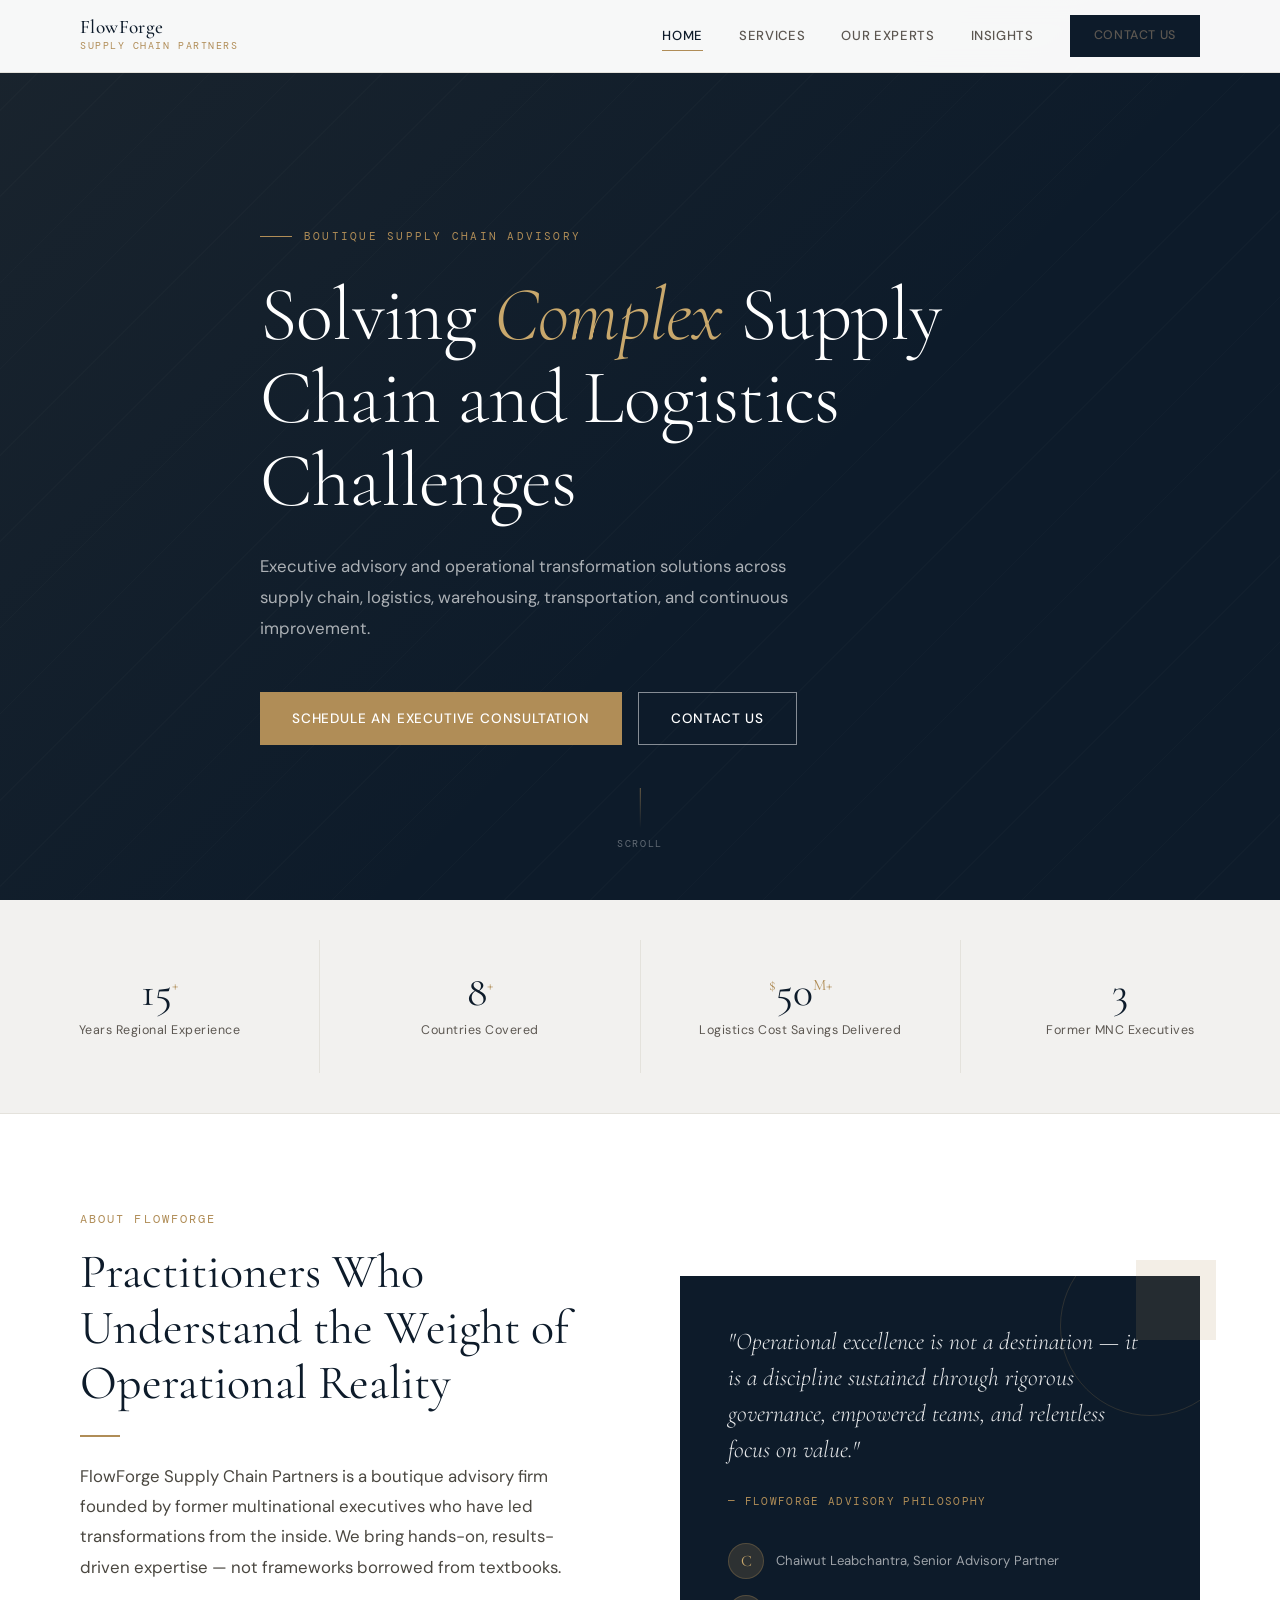
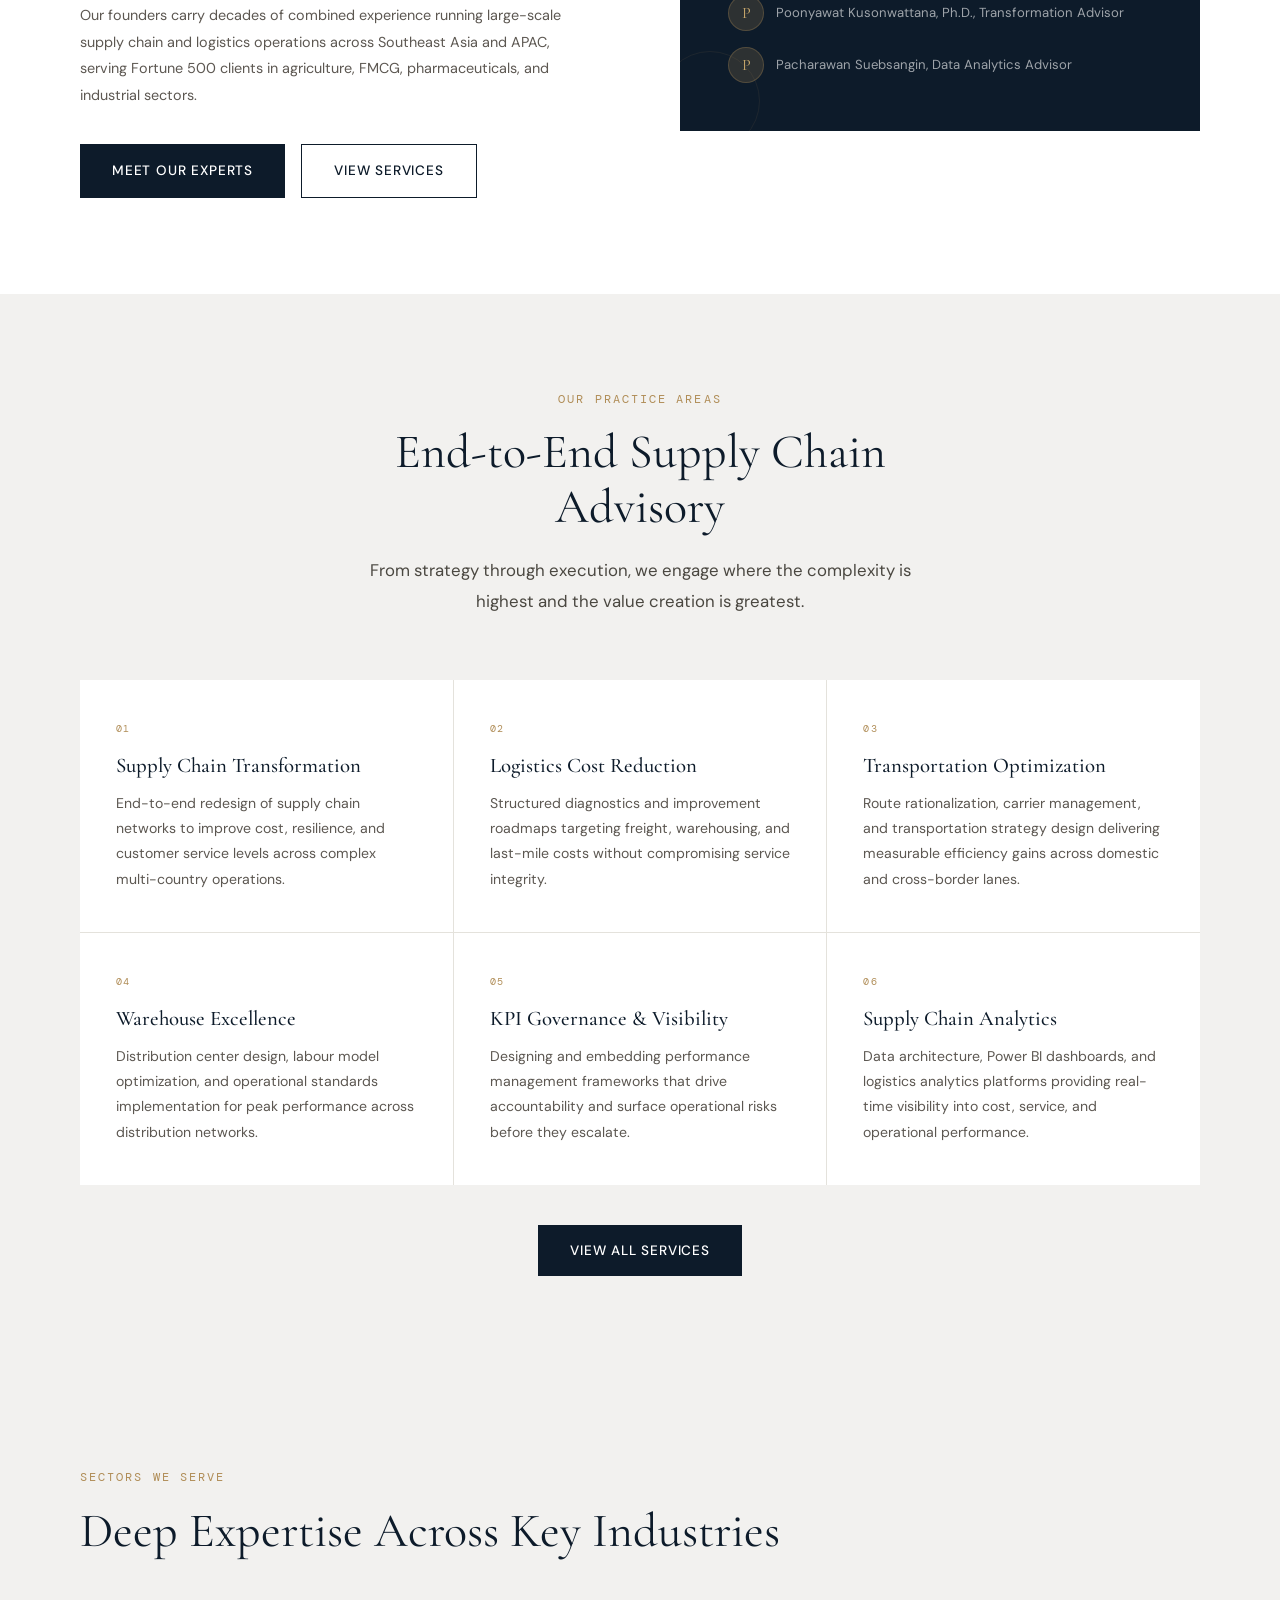
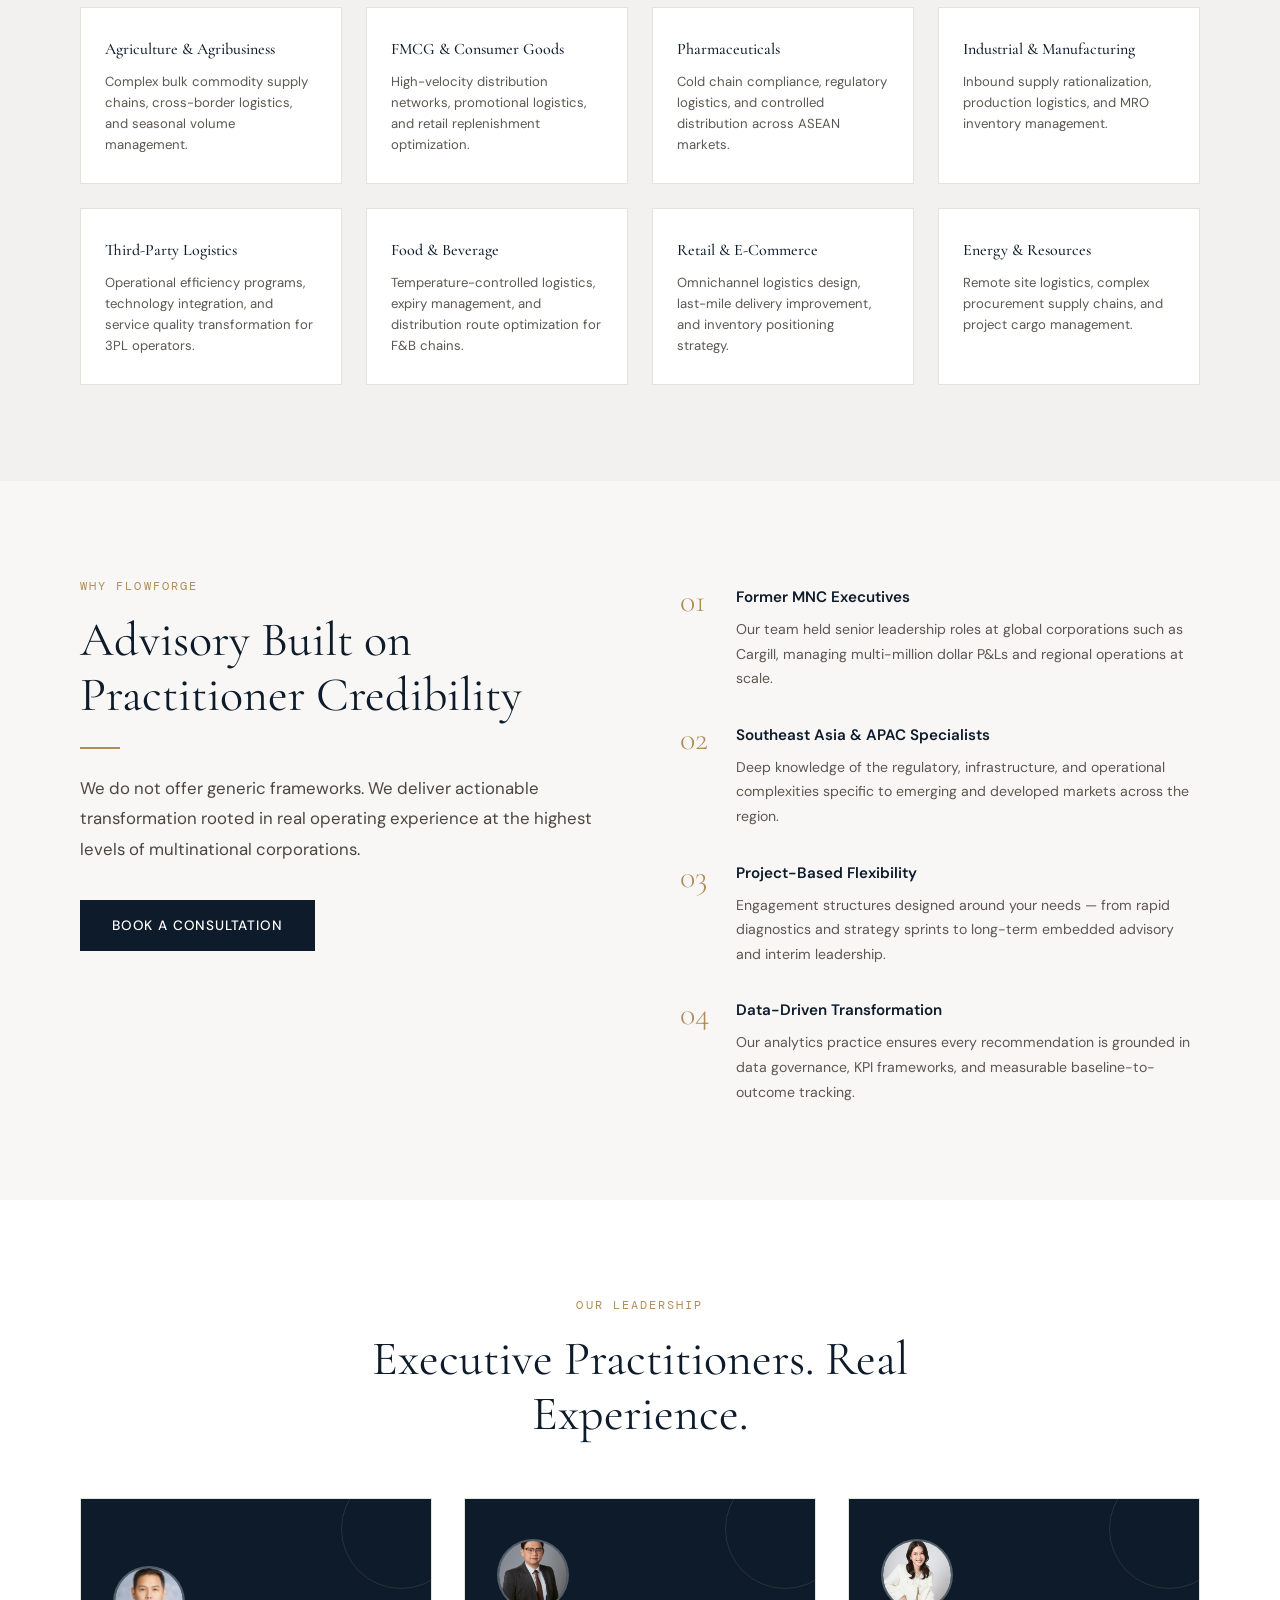
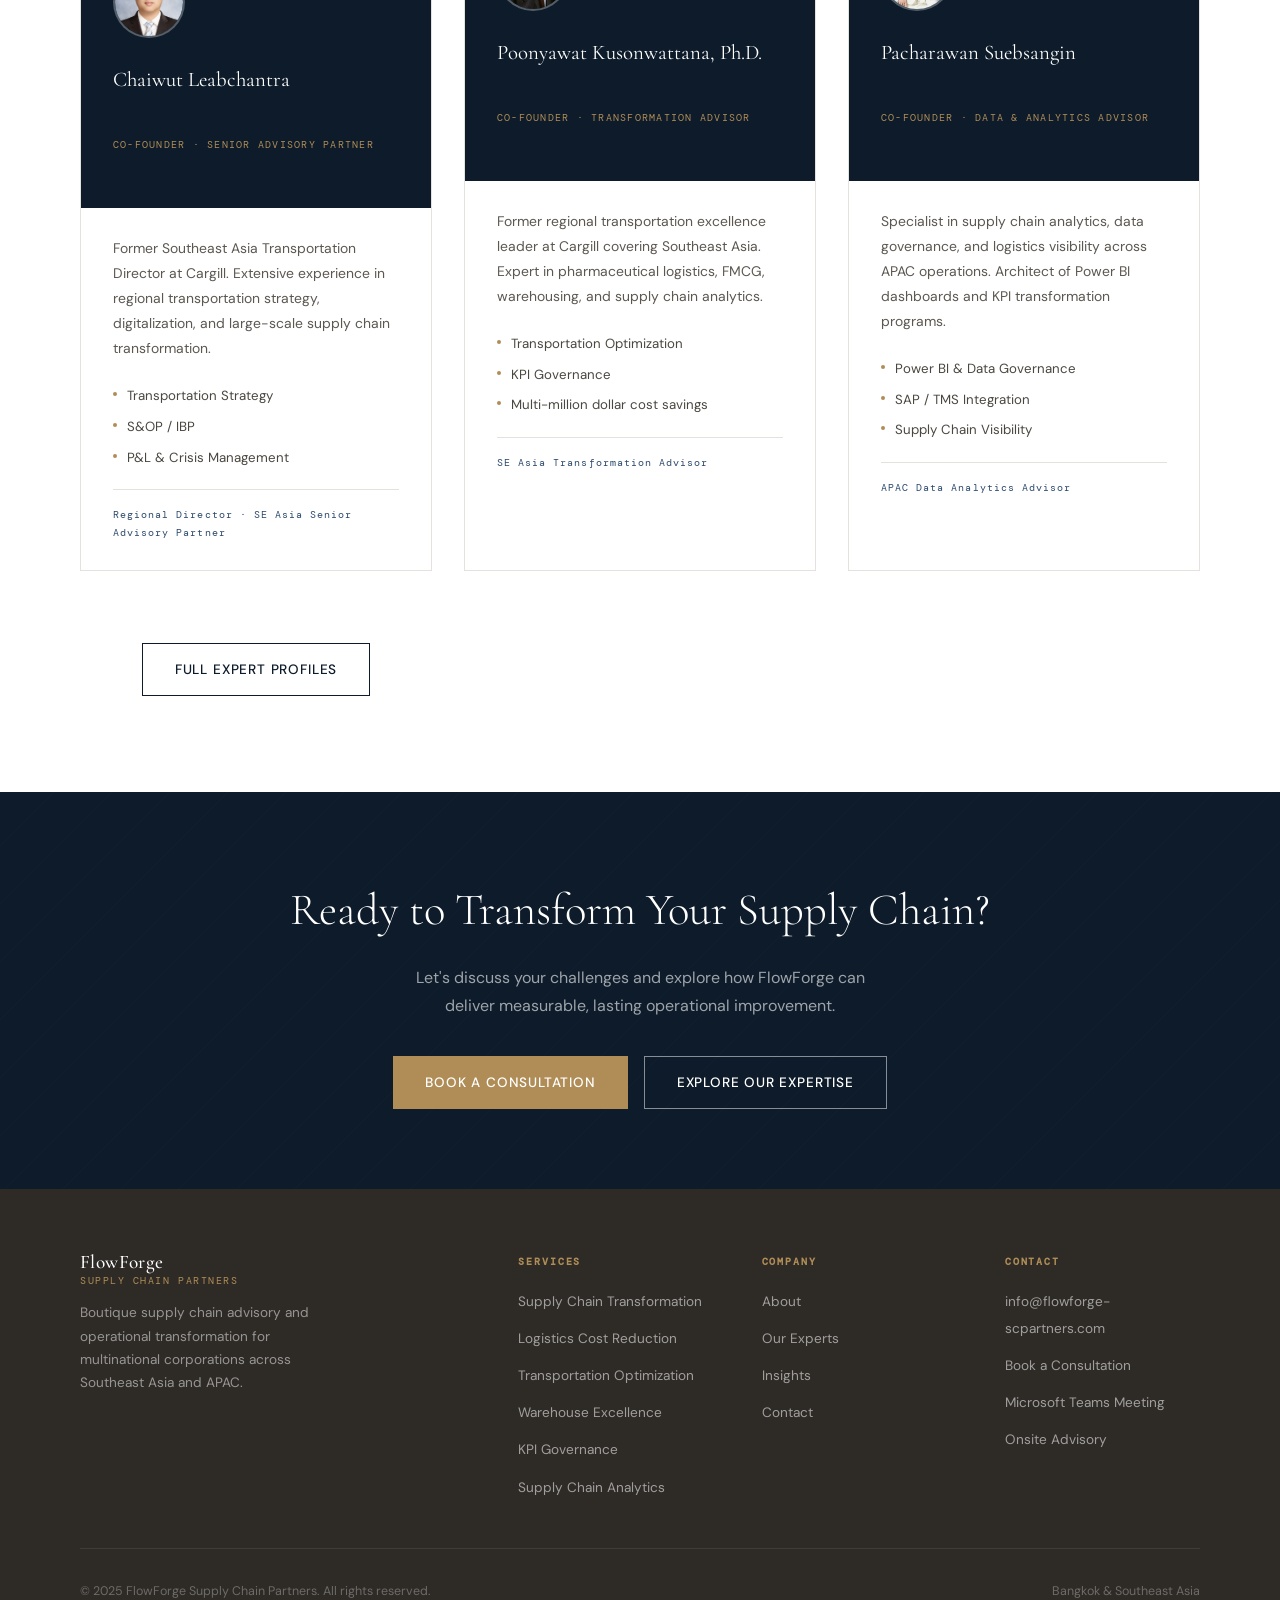
==== index.html @ d9c618c7 "Update index.html" ====
<!DOCTYPE html>
<html lang="en" data-page="home">
<head>
  <meta charset="UTF-8" />
  <meta name="viewport" content="width=device-width, initial-scale=1.0" />
  <title>FlowForge Supply Chain Partners — Executive Advisory</title>
  <meta name="description" content="Boutique supply chain and logistics advisory firm delivering operational transformation, cost reduction, and strategic excellence for multinational corporations." />
  <link rel="stylesheet" href="style.css" />
  <link rel="preconnect" href="https://fonts.googleapis.com" />
  <link rel="preconnect" href="https://fonts.gstatic.com" crossorigin />
</head>
<body class="page-fade">

<!-- ═══════════ NAVIGATION ═══════════ -->
<nav class="nav">
  <div class="nav-inner">
    <a href="index.html" class="nav-logo">
      <span class="nav-logo-mark">FlowForge</span>
      <span class="nav-logo-sub">Supply Chain Partners</span>
    </a>
    <div class="nav-links">
      <a href="index.html" class="nav-home">Home</a>
      <a href="services.html" class="nav-services">Services</a>
      <a href="experts.html" class="nav-experts">Our Experts</a>
      <a href="insights.html" class="nav-insights">Insights</a>
      <a href="contact.html" class="btn btn-primary nav-cta nav-contact">Contact Us</a>
    </div>
    <div class="nav-hamburger" aria-label="Menu">
      <span></span><span></span><span></span>
    </div>
  </div>
</nav>
<div class="nav-mobile-menu">
  <a href="index.html">Home</a>
  <a href="services.html">Services</a>
  <a href="experts.html">Our Experts</a>
  <a href="insights.html">Insights</a>
  <a href="contact.html">Contact Us</a>
</div>

<!-- ═══════════ HERO ═══════════ -->
<section class="hero">
  <div class="container">
    <div class="hero-content">
      <div class="hero-eyebrow">Boutique Supply Chain Advisory</div>
      <h1>Solving <em>Complex</em> Supply Chain and Logistics Challenges</h1>
      <p class="hero-sub">Executive advisory and operational transformation solutions across supply chain, logistics, warehousing, transportation, and continuous improvement.</p>
      <div class="hero-actions">
        <a href="contact.html" class="btn btn-gold">Schedule an Executive Consultation</a>
        <a href="contact.html" class="btn btn-outline-white">Contact Us</a>
      </div>
    </div>
  </div>
  <div class="hero-scroll">
    <div class="hero-scroll-line"></div>
    <span>Scroll</span>
  </div>
</section>

<!-- ═══════════ STATS BAR ═══════════ -->
<div class="stats-bar">
  <div class="stats-grid">
    <div class="stat-item">
      <div class="stat-num"><span data-target="15">0</span><sup>+</sup></div>
      <div class="stat-label">Years Regional Experience</div>
    </div>
    <div class="stat-item">
      <div class="stat-num"><span data-target="8">0</span><sup>+</sup></div>
      <div class="stat-label">Countries Covered</div>
    </div>
    <div class="stat-item">
      <div class="stat-num"><sup>$</sup><span data-target="50">0</span><sup>M+</sup></div>
      <div class="stat-label">Logistics Cost Savings Delivered</div>
    </div>
    <div class="stat-item">
      <div class="stat-num"><span data-target="3">0</span></div>
      <div class="stat-label">Former MNC Executives</div>
    </div>
  </div>
</div>

<!-- ═══════════ ABOUT ═══════════ -->
<section class="section">
  <div class="container">
    <div class="about-grid">
      <div class="reveal">
        <span class="eyebrow">About FlowForge</span>
        <h2 class="section-title">Practitioners Who Understand the Weight of Operational Reality</h2>
        <div class="divider"></div>
        <p class="section-lead">FlowForge Supply Chain Partners is a boutique advisory firm founded by former multinational executives who have led transformations from the inside. We bring hands-on, results-driven expertise — not frameworks borrowed from textbooks.</p>
        <p style="font-size:0.9rem; color:var(--gray-600); margin-top:20px; line-height:1.85;">Our founders carry decades of combined experience running large-scale supply chain and logistics operations across Southeast Asia and APAC, serving Fortune 500 clients in agriculture, FMCG, pharmaceuticals, and industrial sectors.</p>
        <div style="margin-top:36px; display:flex; gap:16px; flex-wrap:wrap;">
          <a href="experts.html" class="btn btn-primary">Meet Our Experts</a>
          <a href="services.html" class="btn btn-outline">View Services</a>
        </div>
      </div>
      <div class="about-visual reveal">
        <div class="about-card">
          <div class="about-card-quote">"Operational excellence is not a destination — it is a discipline sustained through rigorous governance, empowered teams, and relentless focus on value."</div>
          <div class="about-card-attr">— FlowForge Advisory Philosophy</div>
          <div style="margin-top:32px; display:flex; flex-direction:column; gap:16px;">
            <div style="display:flex; align-items:center; gap:12px;">
              <div style="width:36px;height:36px;border-radius:50%;background:rgba(176,141,87,0.2);border:1px solid rgba(176,141,87,0.3);display:flex;align-items:center;justify-content:center;color:var(--accent-lt);font-family:var(--ff-display);font-size:1rem;">C</div>
              <div style="font-size:0.82rem;color:rgba(255,255,255,0.6);">Chaiwut Leabchantra, Senior Advisory Partner </div>
            </div>
                 <div style="display:flex; align-items:center; gap:12px;">
              <div style="width:36px;height:36px;border-radius:50%;background:rgba(176,141,87,0.2);border:1px solid rgba(176,141,87,0.3);display:flex;align-items:center;justify-content:center;color:var(--accent-lt);font-family:var(--ff-display);font-size:1rem;">P</div>
              <div style="font-size:0.82rem;color:rgba(255,255,255,0.6);">Poonyawat Kusonwattana, Ph.D., Transformation Advisor</div>
            </div>
            <div style="display:flex; align-items:center; gap:12px;">
              <div style="width:36px;height:36px;border-radius:50%;background:rgba(176,141,87,0.2);border:1px solid rgba(176,141,87,0.3);display:flex;align-items:center;justify-content:center;color:var(--accent-lt);font-family:var(--ff-display);font-size:1rem;">P</div>
              <div style="font-size:0.82rem;color:rgba(255,255,255,0.6);">Pacharawan Suebsangin, Data Analytics Advisor</div>
            </div>
          </div>
        </div>
        <div class="about-accent-box"></div>
      </div>
    </div>
  </div>
</section>

<!-- ═══════════ SERVICES (OVERVIEW) ═══════════ -->
<section class="section" style="background:var(--gray-100);">
  <div class="container">
    <div style="text-align:center; max-width:600px; margin:0 auto 56px;" class="reveal">
      <span class="eyebrow">Our Practice Areas</span>
      <h2 class="section-title">End-to-End Supply Chain Advisory</h2>
      <p class="section-lead" style="margin:0 auto;">From strategy through execution, we engage where the complexity is highest and the value creation is greatest.</p>
    </div>
    <div class="services-grid reveal" data-stagger>
      <div class="service-card">
        <div class="service-num">01</div>
        <div class="service-title">Supply Chain Transformation</div>
        <div class="service-desc">End-to-end redesign of supply chain networks to improve cost, resilience, and customer service levels across complex multi-country operations.</div>
      </div>
      <div class="service-card">
        <div class="service-num">02</div>
        <div class="service-title">Logistics Cost Reduction</div>
        <div class="service-desc">Structured diagnostics and improvement roadmaps targeting freight, warehousing, and last-mile costs without compromising service integrity.</div>
      </div>
      <div class="service-card">
        <div class="service-num">03</div>
        <div class="service-title">Transportation Optimization</div>
        <div class="service-desc">Route rationalization, carrier management, and transportation strategy design delivering measurable efficiency gains across domestic and cross-border lanes.</div>
      </div>
      <div class="service-card">
        <div class="service-num">04</div>
        <div class="service-title">Warehouse Excellence</div>
        <div class="service-desc">Distribution center design, labour model optimization, and operational standards implementation for peak performance across distribution networks.</div>
      </div>
      <div class="service-card">
        <div class="service-num">05</div>
        <div class="service-title">KPI Governance &amp; Visibility</div>
        <div class="service-desc">Designing and embedding performance management frameworks that drive accountability and surface operational risks before they escalate.</div>
      </div>
      <div class="service-card">
        <div class="service-num">06</div>
        <div class="service-title">Supply Chain Analytics</div>
        <div class="service-desc">Data architecture, Power BI dashboards, and logistics analytics platforms providing real-time visibility into cost, service, and operational performance.</div>
      </div>
    </div>
    <div style="text-align:center;margin-top:40px;">
      <a href="services.html" class="btn btn-primary">View All Services</a>
    </div>
  </div>
</section>

<!-- ═══════════ INDUSTRIES ═══════════ -->
<section class="section industries">
  <div class="container">
    <div class="reveal">
      <span class="eyebrow">Sectors We Serve</span>
      <h2 class="section-title">Deep Expertise Across Key Industries</h2>
    </div>
    <div class="industries-grid" data-stagger>
      <div class="industry-item reveal">
        <h4>Agriculture &amp; Agribusiness</h4>
        <p>Complex bulk commodity supply chains, cross-border logistics, and seasonal volume management.</p>
      </div>
      <div class="industry-item reveal">
        <h4>FMCG &amp; Consumer Goods</h4>
        <p>High-velocity distribution networks, promotional logistics, and retail replenishment optimization.</p>
      </div>
      <div class="industry-item reveal">
        <h4>Pharmaceuticals</h4>
        <p>Cold chain compliance, regulatory logistics, and controlled distribution across ASEAN markets.</p>
      </div>
      <div class="industry-item reveal">
        <h4>Industrial &amp; Manufacturing</h4>
        <p>Inbound supply rationalization, production logistics, and MRO inventory management.</p>
      </div>
      <div class="industry-item reveal">
        <h4>Third-Party Logistics</h4>
        <p>Operational efficiency programs, technology integration, and service quality transformation for 3PL operators.</p>
      </div>
      <div class="industry-item reveal">
        <h4>Food &amp; Beverage</h4>
        <p>Temperature-controlled logistics, expiry management, and distribution route optimization for F&amp;B chains.</p>
      </div>
      <div class="industry-item reveal">
        <h4>Retail &amp; E-Commerce</h4>
        <p>Omnichannel logistics design, last-mile delivery improvement, and inventory positioning strategy.</p>
      </div>
      <div class="industry-item reveal">
        <h4>Energy &amp; Resources</h4>
        <p>Remote site logistics, complex procurement supply chains, and project cargo management.</p>
      </div>
    </div>
  </div>
</section>

<!-- ═══════════ WHY FLOWFORGE ═══════════ -->
<section class="section" style="background:var(--off-white);">
  <div class="container">
    <div class="why-grid">
      <div class="reveal">
        <span class="eyebrow">Why FlowForge</span>
        <h2 class="section-title">Advisory Built on Practitioner Credibility</h2>
        <div class="divider"></div>
        <p class="section-lead">We do not offer generic frameworks. We deliver actionable transformation rooted in real operating experience at the highest levels of multinational corporations.</p>
        <div style="margin-top:36px;">
          <a href="contact.html" class="btn btn-primary">Book a Consultation</a>
        </div>
      </div>
      <div class="why-list" data-stagger>
        <div class="why-item reveal">
          <div class="why-num">01</div>
          <div class="why-item-body">
            <h4>Former MNC Executives</h4>
            <p>Our team held senior leadership roles at global corporations such as Cargill, managing multi-million dollar P&amp;Ls and regional operations at scale.</p>
          </div>
        </div>
        <div class="why-item reveal">
          <div class="why-num">02</div>
          <div class="why-item-body">
            <h4>Southeast Asia &amp; APAC Specialists</h4>
            <p>Deep knowledge of the regulatory, infrastructure, and operational complexities specific to emerging and developed markets across the region.</p>
          </div>
        </div>
        <div class="why-item reveal">
          <div class="why-num">03</div>
          <div class="why-item-body">
            <h4>Project-Based Flexibility</h4>
            <p>Engagement structures designed around your needs — from rapid diagnostics and strategy sprints to long-term embedded advisory and interim leadership.</p>
          </div>
        </div>
        <div class="why-item reveal">
          <div class="why-num">04</div>
          <div class="why-item-body">
            <h4>Data-Driven Transformation</h4>
            <p>Our analytics practice ensures every recommendation is grounded in data governance, KPI frameworks, and measurable baseline-to-outcome tracking.</p>
          </div>
        </div>
      </div>
    </div>
  </div>
</section>

<!-- ═══════════ LEADERSHIP OVERVIEW ═══════════ -->
<section class="section">
  <div class="container">
    <div style="text-align:center; max-width:560px; margin:0 auto 56px;" class="reveal">
      <span class="eyebrow">Our Leadership</span>
      <h2 class="section-title">Executive Practitioners. Real Experience.</h2>
    </div>
    <div class="experts-grid" data-stagger>
      <div class="expert-card reveal">
        <div class="expert-card-top">
          <<div class="expert-avatar">
  <img src="PO.jpeg" 
       alt="Chaiwut Leabchantra"
       style="width:72px;height:72px;border-radius:50%;object-fit:cover;">
</div>
          <div class="expert-name">Chaiwut Leabchantra</div>
          <div class="expert-title">Co-Founder · Senior Advisory Partner</div>
        </div>
        <div class="expert-card-body">
          <p class="expert-bio">Former Southeast Asia Transportation Director at Cargill. Extensive experience in regional transportation strategy, digitalization, and large-scale supply chain transformation.</p>
          <div class="expert-highlights">
            <div class="expert-highlight">Transportation Strategy</div>
            <div class="expert-highlight">S&amp;OP / IBP</div>
            <div class="expert-highlight">P&amp;L &amp; Crisis Management</div>
          </div>
          <div class="expert-edu">Regional Director · SE Asia Senior Advisory Partner </div>
        </div>
      </div>
      <div class="expert-card reveal">
        <div class="expert-card-top">
            <div class="expert-avatar">
  <img src="taff.jpg"
       alt="Poonyawat Kusonwattana"
       style="width:72px;height:72px;border-radius:50%;object-fit:cover;">
</div>
          <div class="expert-name">Poonyawat Kusonwattana, Ph.D.</div>
          <div class="expert-title">Co-Founder · Transformation Advisor</div>
        </div>
        <div class="expert-card-body">
          <p class="expert-bio">Former regional transportation excellence leader at Cargill covering Southeast Asia. Expert in pharmaceutical logistics, FMCG, warehousing, and supply chain analytics.</p>
          <div class="expert-highlights">
            <div class="expert-highlight">Transportation Optimization</div>
            <div class="expert-highlight">KPI Governance</div>
            <div class="expert-highlight">Multi-million dollar cost savings</div>
          </div>
          <div class="expert-edu">SE Asia Transformation Advisor</div>
        </div>
      </div>
     <div class="expert-card reveal">
  <div class="expert-card-top">

    <div class="expert-avatar">
      <img src="PLOY.jpg"
           alt="Pacharawan Suebsangin"
           style="width:72px;height:72px;border-radius:50%;object-fit:cover;">
    </div>
    
    <div class="expert-name">
      Pacharawan Suebsangin
    </div>

    <div class="expert-title">
      Co-Founder · Data &amp; Analytics Advisor
    </div>

  </div>

  <div class="expert-card-body">

    <p class="expert-bio">
      Specialist in supply chain analytics, data governance, and logistics visibility across APAC operations. Architect of Power BI dashboards and KPI transformation programs.
    </p>

    <div class="expert-highlights">
      <div class="expert-highlight">Power BI &amp; Data Governance</div>
      <div class="expert-highlight">SAP / TMS Integration</div>
      <div class="expert-highlight">Supply Chain Visibility</div>
    </div>

    <div class="expert-edu">
      APAC Data Analytics Advisor
    </div>

  </div>
</div>
    <div style="text-align:center;margin-top:40px;">
      <a href="experts.html" class="btn btn-outline">Full Expert Profiles</a>
    </div>
  </div>
</section>

<!-- ═══════════ CTA BAND ═══════════ -->
<div class="cta-band">
  <div class="container">
    <div class="cta-band-content reveal">
      <h2>Ready to Transform Your Supply Chain?</h2>
      <p>Let's discuss your challenges and explore how FlowForge can deliver measurable, lasting operational improvement.</p>
      <div class="cta-actions">
        <a href="contact.html" class="btn btn-gold">Book a Consultation</a>
        <a href="services.html" class="btn btn-outline-white">Explore Our Expertise</a>
      </div>
    </div>
  </div>
</div>

<!-- ═══════════ FOOTER ═══════════ -->
<footer class="footer">
  <div class="container">
    <div class="footer-grid">
      <div class="footer-brand">
        <div class="nav-logo">
          <span class="nav-logo-mark">FlowForge</span>
          <span class="nav-logo-sub">Supply Chain Partners</span>
        </div>
        <p class="footer-tagline">Boutique supply chain advisory and operational transformation for multinational corporations across Southeast Asia and APAC.</p>
      </div>
      <div class="footer-col">
        <h5>Services</h5>
        <ul>
          <li><a href="services.html">Supply Chain Transformation</a></li>
          <li><a href="services.html">Logistics Cost Reduction</a></li>
          <li><a href="services.html">Transportation Optimization</a></li>
          <li><a href="services.html">Warehouse Excellence</a></li>
          <li><a href="services.html">KPI Governance</a></li>
          <li><a href="services.html">Supply Chain Analytics</a></li>
        </ul>
      </div>
      <div class="footer-col">
        <h5>Company</h5>
        <ul>
          <li><a href="index.html">About</a></li>
          <li><a href="experts.html">Our Experts</a></li>
          <li><a href="insights.html">Insights</a></li>
          <li><a href="contact.html">Contact</a></li>
        </ul>
      </div>
      <div class="footer-col">
        <h5>Contact</h5>
        <ul>
          <li><a href="mailto:info@flowforge-scpartners.com">info@flowforge-scpartners.com</a></li>
          <li><a href="contact.html">Book a Consultation</a></li>
          <li><a href="contact.html">Microsoft Teams Meeting</a></li>
          <li><a href="contact.html">Onsite Advisory</a></li>
        </ul>
      </div>
    </div>
    <div class="footer-bottom">
      <span>© 2025 FlowForge Supply Chain Partners. All rights reserved.</span>
      <span>Bangkok &amp; Southeast Asia</span>
    </div>
  </div>
</footer>

<script src="main.js"></script>
</body>
</html>
---- style.css ----
/* ============================================
   FlowForge Supply Chain Partners — style.css
   ============================================ */

@import url('https://fonts.googleapis.com/css2?family=Cormorant+Garamond:wght@300;400;500;600&family=DM+Sans:wght@300;400;500;600&family=DM+Mono:wght@300;400&display=swap');

/* ─── CSS Variables ─── */
:root {
  --navy:       #0D1B2A;
  --navy-mid:   #1A2E44;
  --navy-light: #243B53;
  --steel:      #2C4A6E;
  --accent:     #B08D57;
  --accent-lt:  #C9A86C;
  --white:      #FFFFFF;
  --off-white:  #F8F7F5;
  --gray-100:   #F2F1EF;
  --gray-200:   #E4E2DC;
  --gray-400:   #9A9590;
  --gray-600:   #5C5751;
  --gray-800:   #2E2B27;
  --text:       #1C1A17;
  --text-mid:   #4A4740;

  --ff-display: 'Cormorant Garamond', Georgia, serif;
  --ff-body:    'DM Sans', sans-serif;
  --ff-mono:    'DM Mono', monospace;

  --radius:     2px;
  --shadow-sm:  0 1px 4px rgba(13,27,42,0.06);
  --shadow-md:  0 4px 20px rgba(13,27,42,0.10);
  --shadow-lg:  0 12px 48px rgba(13,27,42,0.14);

  --transition: 0.3s cubic-bezier(0.4,0,0.2,1);
  --max-w:      1200px;
}

/* ─── Reset ─── */
*, *::before, *::after { box-sizing: border-box; margin: 0; padding: 0; }

html { scroll-behavior: smooth; font-size: 16px; }

body {
  font-family: var(--ff-body);
  color: var(--text);
  background: var(--white);
  line-height: 1.7;
  -webkit-font-smoothing: antialiased;
}

img { max-width: 100%; display: block; }
a  { color: inherit; text-decoration: none; }
ul { list-style: none; }

/* ─── Utility ─── */
.container { max-width: var(--max-w); margin: 0 auto; padding: 0 40px; }
.section    { padding: 96px 0; }
.section-sm { padding: 64px 0; }

.eyebrow {
  font-family: var(--ff-mono);
  font-size: 0.72rem;
  letter-spacing: 0.18em;
  text-transform: uppercase;
  color: var(--accent);
  display: block;
  margin-bottom: 16px;
}

.section-title {
  font-family: var(--ff-display);
  font-size: clamp(2rem, 4vw, 3rem);
  font-weight: 400;
  line-height: 1.15;
  color: var(--navy);
  margin-bottom: 20px;
}

.section-lead {
  font-size: 1.05rem;
  color: var(--text-mid);
  max-width: 560px;
  line-height: 1.8;
}

.divider {
  width: 40px;
  height: 2px;
  background: var(--accent);
  margin: 24px 0;
}

.btn {
  display: inline-flex;
  align-items: center;
  gap: 8px;
  padding: 14px 32px;
  font-family: var(--ff-body);
  font-size: 0.85rem;
  font-weight: 500;
  letter-spacing: 0.06em;
  text-transform: uppercase;
  border: none;
  cursor: pointer;
  transition: var(--transition);
}

.btn-primary {
  background: var(--navy);
  color: var(--white);
}
.btn-primary:hover {
  background: var(--steel);
}

.btn-outline {
  background: transparent;
  color: var(--navy);
  border: 1.5px solid var(--navy);
}
.btn-outline:hover {
  background: var(--navy);
  color: var(--white);
}

.btn-gold {
  background: var(--accent);
  color: var(--white);
}
.btn-gold:hover {
  background: var(--accent-lt);
}

.btn-outline-white {
  background: transparent;
  color: var(--white);
  border: 1.5px solid rgba(255,255,255,0.5);
}
.btn-outline-white:hover {
  background: rgba(255,255,255,0.1);
  border-color: var(--white);
}

/* ─── Navigation ─── */
.nav {
  position: fixed;
  top: 0; left: 0; right: 0;
  z-index: 1000;
  background: rgba(255,255,255,0.97);
  backdrop-filter: blur(12px);
  border-bottom: 1px solid var(--gray-200);
  transition: var(--transition);
}

.nav.scrolled {
  box-shadow: var(--shadow-md);
}

.nav-inner {
  display: flex;
  align-items: center;
  justify-content: space-between;
  height: 72px;
  padding: 0 40px;
  max-width: var(--max-w);
  margin: 0 auto;
}

.nav-logo {
  display: flex;
  flex-direction: column;
  gap: 1px;
}

.nav-logo-mark {
  font-family: var(--ff-display);
  font-size: 1.2rem;
  font-weight: 500;
  color: var(--navy);
  letter-spacing: 0.02em;
  line-height: 1;
}

.nav-logo-sub {
  font-family: var(--ff-mono);
  font-size: 0.6rem;
  letter-spacing: 0.16em;
  text-transform: uppercase;
  color: var(--accent);
}

.nav-links {
  display: flex;
  align-items: center;
  gap: 36px;
}

.nav-links a {
  font-size: 0.82rem;
  font-weight: 500;
  letter-spacing: 0.05em;
  text-transform: uppercase;
  color: var(--gray-600);
  transition: color var(--transition);
  position: relative;
}

.nav-links a::after {
  content: '';
  position: absolute;
  bottom: -4px; left: 0; right: 0;
  height: 1px;
  background: var(--accent);
  transform: scaleX(0);
  transition: transform var(--transition);
}

.nav-links a:hover,
.nav-links a.active {
  color: var(--navy);
}

.nav-links a:hover::after,
.nav-links a.active::after {
  transform: scaleX(1);
}

.nav-cta {
  padding: 10px 24px !important;
  font-size: 0.78rem !important;
}

.nav-hamburger {
  display: none;
  flex-direction: column;
  gap: 5px;
  cursor: pointer;
  padding: 4px;
}

.nav-hamburger span {
  display: block;
  width: 24px;
  height: 1.5px;
  background: var(--navy);
  transition: var(--transition);
}

/* ─── Hero ─── */
.hero {
  min-height: 100vh;
  background: var(--navy);
  display: flex;
  align-items: center;
  position: relative;
  overflow: hidden;
}

.hero::before {
  content: '';
  position: absolute;
  inset: 0;
  background:
    linear-gradient(135deg, rgba(176,141,87,0.08) 0%, transparent 60%),
    repeating-linear-gradient(
      -45deg,
      transparent,
      transparent 60px,
      rgba(255,255,255,0.015) 60px,
      rgba(255,255,255,0.015) 61px
    );
}

.hero-content {
  position: relative;
  z-index: 1;
  max-width: 760px;
  padding-top: 72px;
}

.hero-eyebrow {
  font-family: var(--ff-mono);
  font-size: 0.7rem;
  letter-spacing: 0.2em;
  text-transform: uppercase;
  color: var(--accent);
  display: flex;
  align-items: center;
  gap: 12px;
  margin-bottom: 28px;
}

.hero-eyebrow::before {
  content: '';
  display: block;
  width: 32px;
  height: 1px;
  background: var(--accent);
}

.hero h1 {
  font-family: var(--ff-display);
  font-size: clamp(2.8rem, 6vw, 5rem);
  font-weight: 300;
  line-height: 1.08;
  color: var(--white);
  margin-bottom: 28px;
  letter-spacing: -0.01em;
}

.hero h1 em {
  font-style: italic;
  color: var(--accent-lt);
}

.hero-sub {
  font-size: 1.05rem;
  color: rgba(255,255,255,0.65);
  max-width: 540px;
  line-height: 1.85;
  margin-bottom: 48px;
}

.hero-actions {
  display: flex;
  gap: 16px;
  flex-wrap: wrap;
}

.hero-scroll {
  position: absolute;
  bottom: 48px;
  left: 50%;
  transform: translateX(-50%);
  display: flex;
  flex-direction: column;
  align-items: center;
  gap: 8px;
}

.hero-scroll span {
  font-family: var(--ff-mono);
  font-size: 0.6rem;
  letter-spacing: 0.18em;
  text-transform: uppercase;
  color: rgba(255,255,255,0.35);
}

.hero-scroll-line {
  width: 1px;
  height: 40px;
  background: linear-gradient(to bottom, rgba(176,141,87,0.6), transparent);
  animation: scrollPulse 2s ease-in-out infinite;
}

@keyframes scrollPulse {
  0%, 100% { opacity: 0.4; }
  50% { opacity: 1; }
}

/* ─── Stats Bar ─── */
.stats-bar {
  background: var(--gray-100);
  border-bottom: 1px solid var(--gray-200);
  padding: 40px 0;
}

.stats-grid {
  display: grid;
  grid-template-columns: repeat(4, 1fr);
  gap: 1px;
  background: var(--gray-200);
}

.stat-item {
  background: var(--gray-100);
  padding: 32px 40px;
  text-align: center;
}

.stat-num {
  font-family: var(--ff-display);
  font-size: 2.6rem;
  font-weight: 400;
  color: var(--navy);
  line-height: 1;
  margin-bottom: 6px;
}

.stat-num sup {
  font-size: 1rem;
  color: var(--accent);
}

.stat-label {
  font-size: 0.78rem;
  color: var(--gray-600);
  letter-spacing: 0.04em;
}

/* ─── About ─── */
.about-grid {
  display: grid;
  grid-template-columns: 1fr 1fr;
  gap: 80px;
  align-items: center;
}

.about-visual {
  position: relative;
}

.about-card {
  background: var(--navy);
  padding: 48px;
  color: var(--white);
  position: relative;
  overflow: hidden;
}

.about-card::before {
  content: '';
  position: absolute;
  top: -40px; right: -40px;
  width: 180px; height: 180px;
  border: 1px solid rgba(176,141,87,0.2);
  border-radius: 50%;
}

.about-card::after {
  content: '';
  position: absolute;
  bottom: -20px; left: -20px;
  width: 100px; height: 100px;
  border: 1px solid rgba(176,141,87,0.1);
  border-radius: 50%;
}

.about-card-quote {
  font-family: var(--ff-display);
  font-size: 1.5rem;
  font-weight: 300;
  font-style: italic;
  line-height: 1.5;
  color: rgba(255,255,255,0.9);
  margin-bottom: 24px;
}

.about-card-attr {
  font-family: var(--ff-mono);
  font-size: 0.7rem;
  letter-spacing: 0.12em;
  color: var(--accent);
  text-transform: uppercase;
}

.about-accent-box {
  position: absolute;
  top: -16px; right: -16px;
  width: 80px; height: 80px;
  background: var(--accent);
  opacity: 0.15;
}

/* ─── Services ─── */
.services-page-hero {
  background: var(--navy);
  padding: 140px 0 80px;
  color: var(--white);
}

.services-grid {
  display: grid;
  grid-template-columns: repeat(3, 1fr);
  gap: 1px;
  background: var(--gray-200);
  margin-top: 64px;
}

.service-card {
  background: var(--white);
  padding: 40px 36px;
  transition: var(--transition);
  cursor: default;
  position: relative;
  overflow: hidden;
}

.service-card::after {
  content: '';
  position: absolute;
  bottom: 0; left: 0; right: 0;
  height: 2px;
  background: var(--accent);
  transform: scaleX(0);
  transition: transform var(--transition);
}

.service-card:hover {
  background: var(--off-white);
  box-shadow: var(--shadow-md);
  z-index: 1;
}

.service-card:hover::after {
  transform: scaleX(1);
}

.service-icon {
  width: 40px;
  height: 40px;
  margin-bottom: 20px;
  opacity: 0.7;
}

.service-num {
  font-family: var(--ff-mono);
  font-size: 0.65rem;
  letter-spacing: 0.14em;
  color: var(--accent);
  margin-bottom: 14px;
}

.service-title {
  font-family: var(--ff-display);
  font-size: 1.3rem;
  font-weight: 500;
  color: var(--navy);
  margin-bottom: 12px;
  line-height: 1.3;
}

.service-desc {
  font-size: 0.88rem;
  color: var(--gray-600);
  line-height: 1.8;
}

.service-tags {
  display: flex;
  flex-wrap: wrap;
  gap: 6px;
  margin-top: 20px;
}

.service-tag {
  font-family: var(--ff-mono);
  font-size: 0.63rem;
  letter-spacing: 0.08em;
  color: var(--steel);
  background: var(--gray-100);
  border: 1px solid var(--gray-200);
  padding: 3px 10px;
  border-radius: var(--radius);
}

/* ─── Industries ─── */
.industries { background: var(--gray-100); }

.industries-grid {
  display: grid;
  grid-template-columns: repeat(4, 1fr);
  gap: 24px;
  margin-top: 48px;
}

.industry-item {
  padding: 28px 24px;
  border: 1px solid var(--gray-200);
  background: var(--white);
  transition: var(--transition);
}

.industry-item:hover {
  border-color: var(--accent);
  box-shadow: var(--shadow-sm);
}

.industry-item h4 {
  font-family: var(--ff-display);
  font-size: 1rem;
  font-weight: 500;
  color: var(--navy);
  margin-bottom: 8px;
}

.industry-item p {
  font-size: 0.82rem;
  color: var(--gray-600);
  line-height: 1.6;
}

/* ─── Why FlowForge ─── */
.why-grid {
  display: grid;
  grid-template-columns: 1fr 1fr;
  gap: 80px;
  align-items: start;
}

.why-list {
  display: flex;
  flex-direction: column;
  gap: 32px;
  margin-top: 8px;
}

.why-item {
  display: flex;
  gap: 20px;
  align-items: flex-start;
}

.why-num {
  flex-shrink: 0;
  font-family: var(--ff-display);
  font-size: 2rem;
  font-weight: 300;
  color: var(--accent);
  line-height: 1;
  min-width: 36px;
}

.why-item-body h4 {
  font-family: var(--ff-body);
  font-size: 0.95rem;
  font-weight: 600;
  color: var(--navy);
  margin-bottom: 6px;
}

.why-item-body p {
  font-size: 0.88rem;
  color: var(--gray-600);
  line-height: 1.75;
}

/* ─── Experts / Team ─── */
.experts-hero {
  background: var(--navy);
  padding: 140px 0 80px;
  color: var(--white);
}

.experts-grid {
  display: grid;
  grid-template-columns: repeat(3, 1fr);
  gap: 32px;
  align-items: stretch;
}

.expert-card {
  background: var(--white);
  border: 1px solid var(--gray-200);
  display: flex;
  flex-direction: column;
  height: 100%;
}

.expert-card:hover {
  box-shadow: var(--shadow-lg);
  transform: translateY(-4px);
}

.expert-card-top {
  background: var(--navy);
  padding: 40px 32px 32px;
  position: relative;
  overflow: hidden;
  min-height: 270px;

  display: flex;
  flex-direction: column;
  justify-content: flex-start;
  align-items: flex-start;
}

.expert-card-top::before {
  content: '';
  position: absolute;
  top: -30px; right: -30px;
  width: 120px; height: 120px;
  border: 1px solid rgba(176,141,87,0.2);
  border-radius: 50%;
}

.expert-avatar {
  width: 72px;
  height: 72px;
  border-radius: 50%;
  background: var(--steel);
  display: flex;
  align-items: center;
  justify-content: center;
  overflow: hidden;

  margin-bottom: 24px;
  flex-shrink: 0;

  border: 2px solid rgba(176,141,87,0.3);
}

.expert-avatar img {
  width: 100%;
  height: 100%;
  object-fit: cover;
  border-radius: 50%;
}

.expert-name {
  font-family: var(--ff-display);
  font-size: 1.3rem;
  font-weight: 400;
  color: var(--white);
  margin-bottom: 4px;
   min-height: 70px;
}

.expert-title {
  font-family: var(--ff-mono);
  font-size: 0.65rem;
  letter-spacing: 0.12em;
  color: var(--accent);
  text-transform: uppercase;
   min-height: 40px;
display: block;
}

.expert-card-body {
  padding: 28px 32px;
   flex: 1;
}

.expert-bio {
  font-size: 0.87rem;
  color: var(--gray-600);
  line-height: 1.8;
  margin-bottom: 24px;
}

.expert-highlights {
  display: flex;
  flex-direction: column;
  gap: 8px;
}

.expert-highlight {
  display: flex;
  align-items: flex-start;
  gap: 10px;
  font-size: 0.83rem;
  color: var(--text-mid);
}

.expert-highlight::before {
  content: '';
  flex-shrink: 0;
  width: 4px;
  height: 4px;
  border-radius: 50%;
  background: var(--accent);
  margin-top: 7px;
}

.expert-edu {
  display: inline-flex;
  align-items: center;
  gap: 6px;
  margin-top: 20px;
  font-family: var(--ff-mono);
  font-size: 0.65rem;
  letter-spacing: 0.1em;
  color: var(--steel);
  border-top: 1px solid var(--gray-200);
  padding-top: 16px;
  width: 100%;
}

/* ─── Insights ─── */
.insights-hero {
  background: var(--navy);
  padding: 140px 0 80px;
  color: var(--white);
}

.insights-grid {
  display: grid;
  grid-template-columns: repeat(3, 1fr);
  gap: 32px;
  margin-top: 64px;
}

.insight-card {
  border: 1px solid var(--gray-200);
  background: var(--white);
  overflow: hidden;
  transition: var(--transition);
  cursor: pointer;
}

.insight-card:hover {
  box-shadow: var(--shadow-lg);
  transform: translateY(-4px);
}

.insight-card-img {
  height: 200px;
  background: var(--navy-mid);
  position: relative;
  overflow: hidden;
  display: flex;
  align-items: center;
  justify-content: center;
}

.insight-card-img-pattern {
  position: absolute;
  inset: 0;
  opacity: 0.12;
}

.insight-category {
  position: absolute;
  bottom: 16px; left: 16px;
  font-family: var(--ff-mono);
  font-size: 0.62rem;
  letter-spacing: 0.14em;
  text-transform: uppercase;
  color: var(--accent-lt);
  background: rgba(13,27,42,0.7);
  padding: 4px 12px;
  backdrop-filter: blur(4px);
}

.insight-card-body {
  padding: 28px;
}

.insight-meta {
  font-family: var(--ff-mono);
  font-size: 0.62rem;
  letter-spacing: 0.1em;
  color: var(--gray-400);
  margin-bottom: 10px;
}

.insight-title {
  font-family: var(--ff-display);
  font-size: 1.2rem;
  font-weight: 500;
  color: var(--navy);
  line-height: 1.35;
  margin-bottom: 12px;
}

.insight-excerpt {
  font-size: 0.85rem;
  color: var(--gray-600);
  line-height: 1.75;
  margin-bottom: 20px;
}

.insight-read-more {
  display: inline-flex;
  align-items: center;
  gap: 6px;
  font-family: var(--ff-mono);
  font-size: 0.68rem;
  letter-spacing: 0.12em;
  text-transform: uppercase;
  color: var(--navy);
  transition: gap var(--transition);
}

.insight-read-more:hover { gap: 12px; color: var(--steel); }
.insight-read-more::after { content: '→'; }

/* ─── Contact ─── */
.contact-hero {
  background: var(--navy);
  padding: 140px 0 80px;
  color: var(--white);
}

.contact-layout {
  display: grid;
  grid-template-columns: 1fr 1.6fr;
  gap: 80px;
  align-items: start;
  padding: 96px 0;
}

.contact-info h3 {
  font-family: var(--ff-display);
  font-size: 1.8rem;
  font-weight: 400;
  color: var(--navy);
  margin-bottom: 16px;
}

.contact-detail {
  display: flex;
  flex-direction: column;
  gap: 24px;
  margin-top: 32px;
}

.contact-detail-item {
  display: flex;
  gap: 16px;
  align-items: flex-start;
}

.contact-detail-icon {
  flex-shrink: 0;
  width: 36px;
  height: 36px;
  background: var(--gray-100);
  border: 1px solid var(--gray-200);
  display: flex;
  align-items: center;
  justify-content: center;
  color: var(--navy);
  font-size: 0.9rem;
}

.contact-detail-text strong {
  display: block;
  font-size: 0.8rem;
  font-weight: 600;
  text-transform: uppercase;
  letter-spacing: 0.08em;
  color: var(--navy);
  margin-bottom: 3px;
}

.contact-detail-text span {
  font-size: 0.9rem;
  color: var(--gray-600);
}

.contact-options {
  display: grid;
  grid-template-columns: 1fr 1fr;
  gap: 12px;
  margin-top: 32px;
}

.contact-option {
  padding: 20px;
  border: 1px solid var(--gray-200);
  background: var(--off-white);
  text-align: center;
  transition: var(--transition);
}

.contact-option:hover {
  border-color: var(--navy);
  background: var(--white);
}

.contact-option h5 {
  font-size: 0.85rem;
  font-weight: 600;
  color: var(--navy);
  margin-bottom: 4px;
}

.contact-option p {
  font-size: 0.78rem;
  color: var(--gray-600);
}

/* ─── Form ─── */
.form-card {
  background: var(--off-white);
  border: 1px solid var(--gray-200);
  padding: 48px;
}

.form-title {
  font-family: var(--ff-display);
  font-size: 1.5rem;
  font-weight: 400;
  color: var(--navy);
  margin-bottom: 8px;
}

.form-subtitle {
  font-size: 0.88rem;
  color: var(--gray-600);
  margin-bottom: 32px;
}

.form-row {
  display: grid;
  grid-template-columns: 1fr 1fr;
  gap: 16px;
}

.form-group {
  margin-bottom: 20px;
}

.form-group label {
  display: block;
  font-size: 0.78rem;
  font-weight: 500;
  letter-spacing: 0.06em;
  text-transform: uppercase;
  color: var(--gray-600);
  margin-bottom: 8px;
}

.form-group input,
.form-group select,
.form-group textarea {
  width: 100%;
  padding: 12px 16px;
  background: var(--white);
  border: 1px solid var(--gray-200);
  border-radius: var(--radius);
  font-family: var(--ff-body);
  font-size: 0.9rem;
  color: var(--text);
  transition: border-color var(--transition);
  outline: none;
  appearance: none;
}

.form-group input:focus,
.form-group select:focus,
.form-group textarea:focus {
  border-color: var(--navy);
}

.form-group textarea {
  resize: vertical;
  min-height: 120px;
}

.form-submit {
  width: 100%;
  padding: 16px;
  background: var(--navy);
  color: var(--white);
  border: none;
  font-family: var(--ff-body);
  font-size: 0.85rem;
  font-weight: 500;
  letter-spacing: 0.08em;
  text-transform: uppercase;
  cursor: pointer;
  transition: background var(--transition);
}

.form-submit:hover { background: var(--steel); }

/* ─── CTA Band ─── */
.cta-band {
  background: var(--navy);
  padding: 80px 0;
  text-align: center;
  position: relative;
  overflow: hidden;
}

.cta-band::before {
  content: '';
  position: absolute;
  inset: 0;
  background: repeating-linear-gradient(
    -45deg,
    transparent,
    transparent 40px,
    rgba(255,255,255,0.012) 40px,
    rgba(255,255,255,0.012) 41px
  );
}

.cta-band-content {
  position: relative;
  z-index: 1;
}

.cta-band h2 {
  font-family: var(--ff-display);
  font-size: clamp(1.8rem, 3.5vw, 2.8rem);
  font-weight: 300;
  color: var(--white);
  margin-bottom: 16px;
}

.cta-band p {
  font-size: 1rem;
  color: rgba(255,255,255,0.6);
  max-width: 480px;
  margin: 0 auto 36px;
  line-height: 1.75;
}

.cta-actions {
  display: flex;
  gap: 16px;
  justify-content: center;
  flex-wrap: wrap;
}

/* ─── Footer ─── */
.footer {
  background: var(--gray-800);
  color: rgba(255,255,255,0.7);
  padding: 64px 0 32px;
}

.footer-grid {
  display: grid;
  grid-template-columns: 2fr 1fr 1fr 1fr;
  gap: 48px;
  padding-bottom: 48px;
  border-bottom: 1px solid rgba(255,255,255,0.08);
  margin-bottom: 32px;
}

.footer-brand .nav-logo-mark { color: var(--white); }

.footer-tagline {
  font-size: 0.85rem;
  color: rgba(255,255,255,0.5);
  margin-top: 12px;
  line-height: 1.7;
  max-width: 240px;
}

.footer-col h5 {
  font-family: var(--ff-mono);
  font-size: 0.65rem;
  letter-spacing: 0.18em;
  text-transform: uppercase;
  color: var(--accent);
  margin-bottom: 16px;
}

.footer-col ul {
  display: flex;
  flex-direction: column;
  gap: 10px;
}

.footer-col ul li a {
  font-size: 0.85rem;
  color: rgba(255,255,255,0.55);
  transition: color var(--transition);
}

.footer-col ul li a:hover { color: var(--white); }

.footer-bottom {
  display: flex;
  justify-content: space-between;
  align-items: center;
  font-size: 0.78rem;
  color: rgba(255,255,255,0.3);
}

/* ─── Page Transitions ─── */
.page-fade {
  animation: fadeIn 0.4s ease forwards;
}

@keyframes fadeIn {
  from { opacity: 0; transform: translateY(8px); }
  to   { opacity: 1; transform: translateY(0); }
}

/* ─── Reveal Animations ─── */
.reveal {
  opacity: 0;
  transform: translateY(20px);
  transition: opacity 0.6s ease, transform 0.6s ease;
}

.reveal.visible {
  opacity: 1;
  transform: translateY(0);
}

/* ─── Mobile Menu ─── */
.nav-mobile-menu {
  display: none;
  position: fixed;
  top: 72px; left: 0; right: 0;
  background: var(--white);
  border-bottom: 1px solid var(--gray-200);
  padding: 24px 40px;
  z-index: 999;
  flex-direction: column;
  gap: 20px;
  box-shadow: var(--shadow-md);
}

.nav-mobile-menu.open { display: flex; }

.nav-mobile-menu a {
  font-size: 0.9rem;
  font-weight: 500;
  color: var(--navy);
  letter-spacing: 0.04em;
  text-transform: uppercase;
}

/* ─── Responsive ─── */
@media (max-width: 1024px) {
  .container { padding: 0 32px; }
  .services-grid { grid-template-columns: repeat(2, 1fr); }
  .experts-grid { grid-template-columns: repeat(2, 1fr); }
  .insights-grid { grid-template-columns: repeat(2, 1fr); }
  .footer-grid { grid-template-columns: 1fr 1fr; gap: 32px; }
  .about-grid { grid-template-columns: 1fr; gap: 48px; }
  .why-grid { grid-template-columns: 1fr; gap: 48px; }
}

@media (max-width: 768px) {
  .container { padding: 0 20px; }
  .section { padding: 64px 0; }
  .nav-links { display: none; }
  .nav-hamburger { display: flex; }
  .nav-inner { padding: 0 20px; }
  .nav-mobile-menu { padding: 24px 20px; }

  .hero-content { padding-top: 72px; }
  .hero h1 { font-size: 2.4rem; }

  .stats-grid { grid-template-columns: repeat(2, 1fr); }
  .services-grid { grid-template-columns: 1fr; }
  .industries-grid { grid-template-columns: repeat(2, 1fr); }
  .experts-grid { grid-template-columns: 1fr; }
  .insights-grid { grid-template-columns: 1fr; }
  .form-row { grid-template-columns: 1fr; }
  .contact-layout { grid-template-columns: 1fr; gap: 48px; }
  .footer-grid { grid-template-columns: 1fr; }
  .footer-bottom { flex-direction: column; gap: 8px; text-align: center; }
  .contact-options { grid-template-columns: 1fr; }
  .hero-actions { flex-direction: column; align-items: flex-start; }
}

@media (max-width: 480px) {
  .industries-grid { grid-template-columns: 1fr; }
  .stats-grid { grid-template-columns: 1fr 1fr; }
}

/* ─── Active nav page indicator ─── */
[data-page="home"]     .nav-home,
[data-page="services"] .nav-services,
[data-page="experts"]  .nav-experts,
[data-page="insights"] .nav-insights,
[data-page="contact"]  .nav-contact { color: var(--navy) !important; }

[data-page="home"]     .nav-home::after,
[data-page="services"] .nav-services::after,
[data-page="experts"]  .nav-experts::after,
[data-page="insights"] .nav-insights::after,
[data-page="contact"]  .nav-contact::after { transform: scaleX(1); }
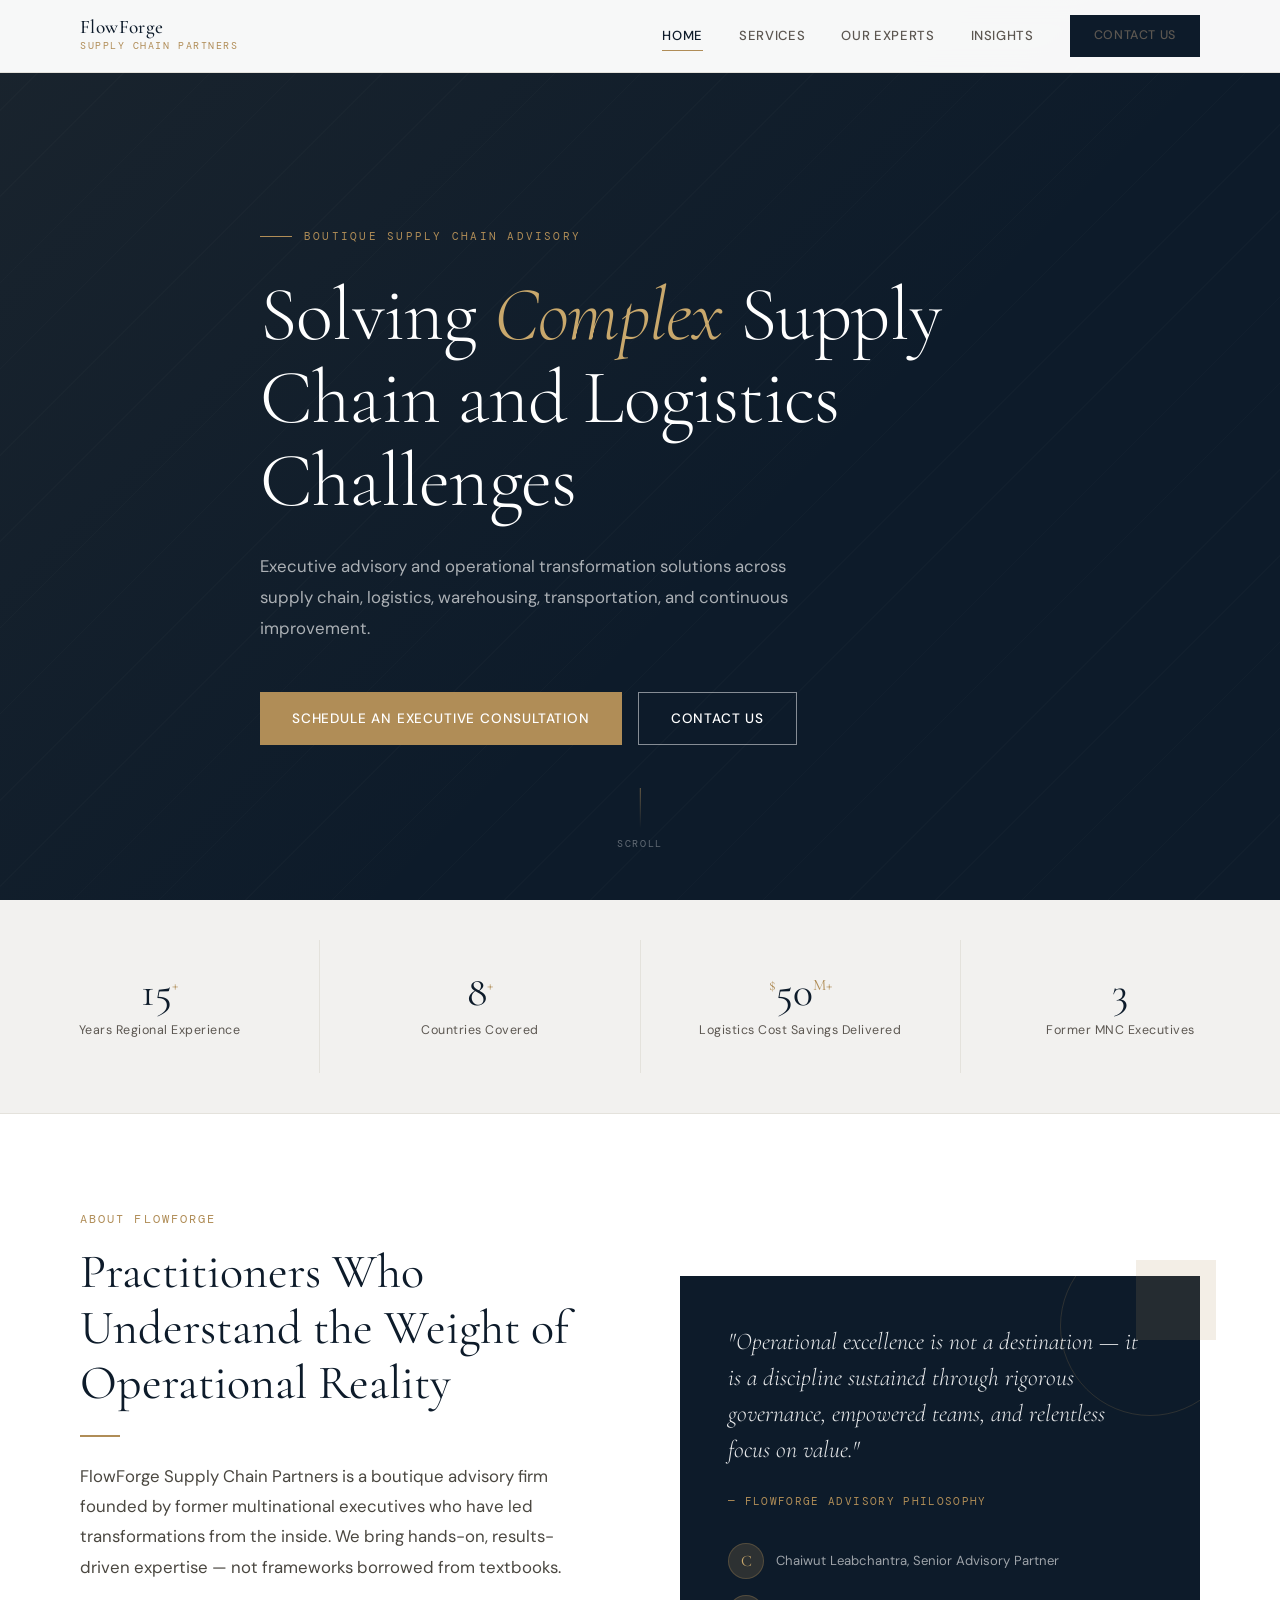
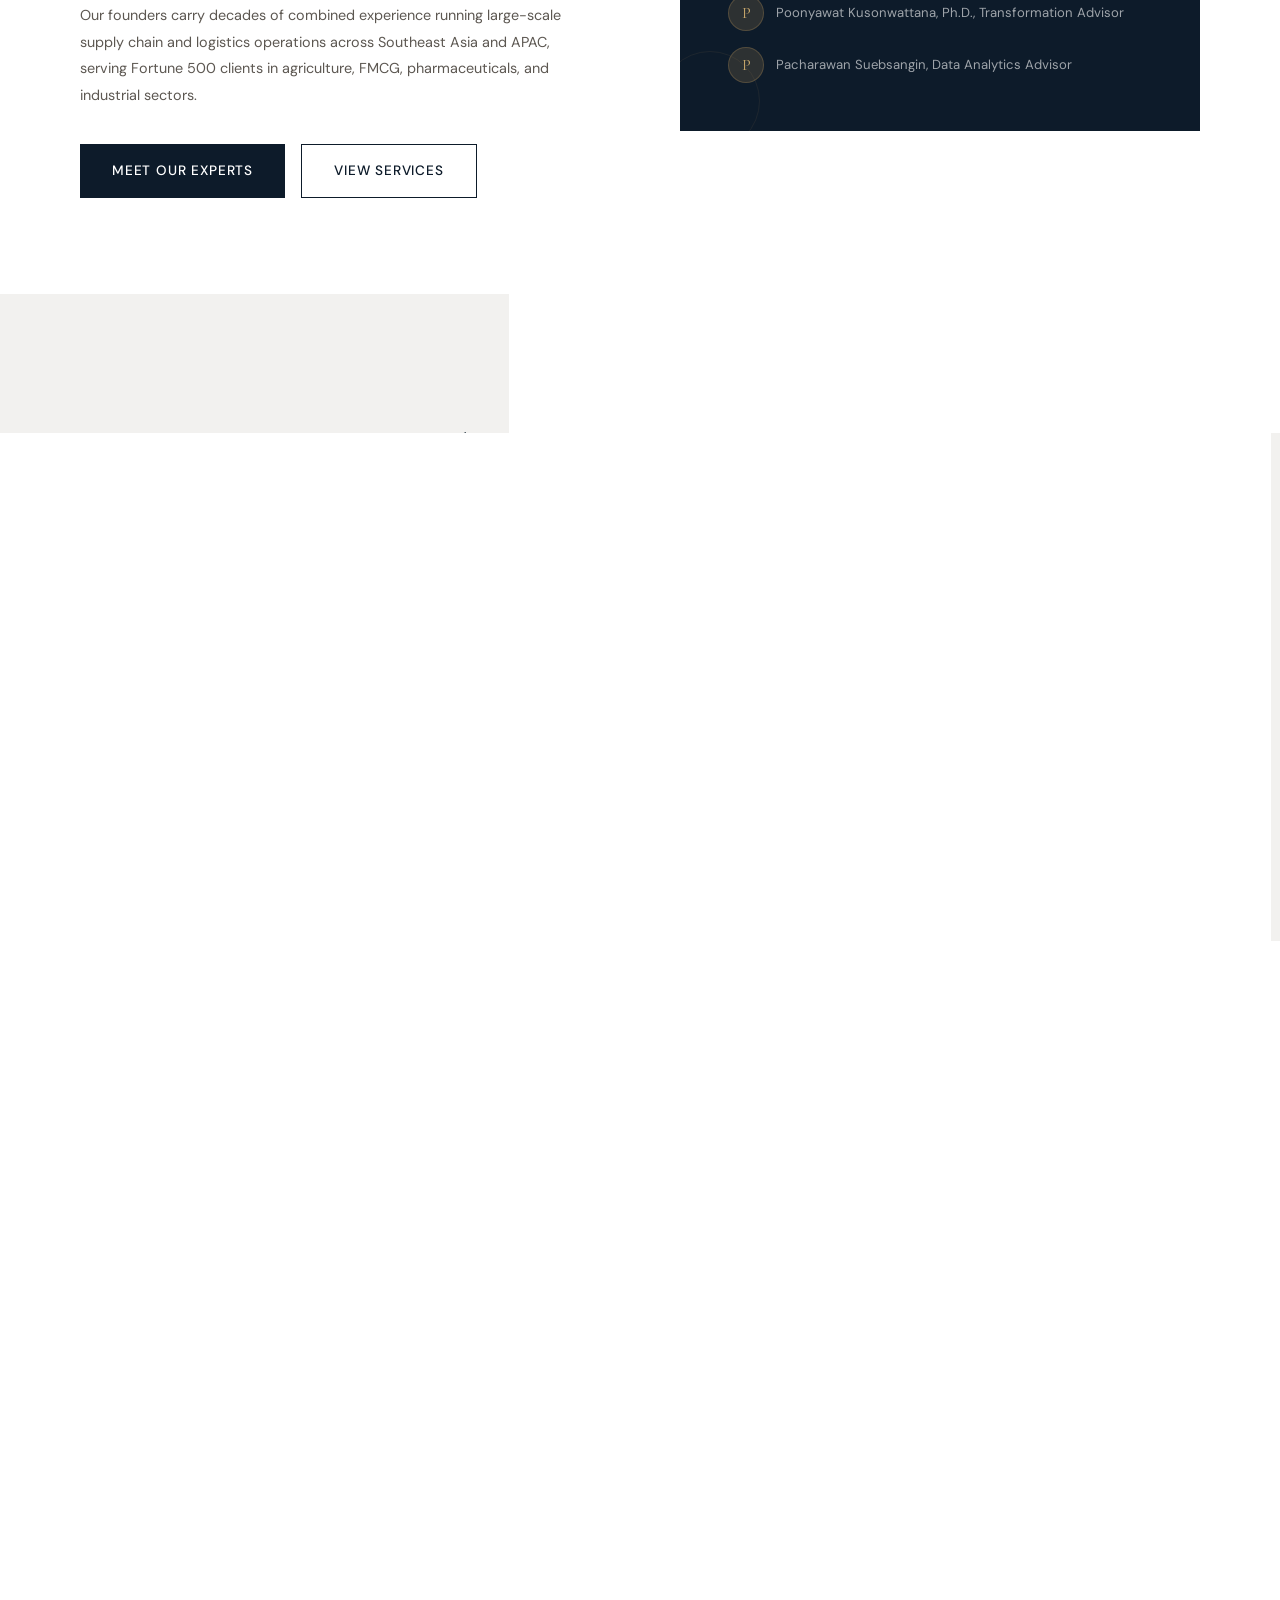
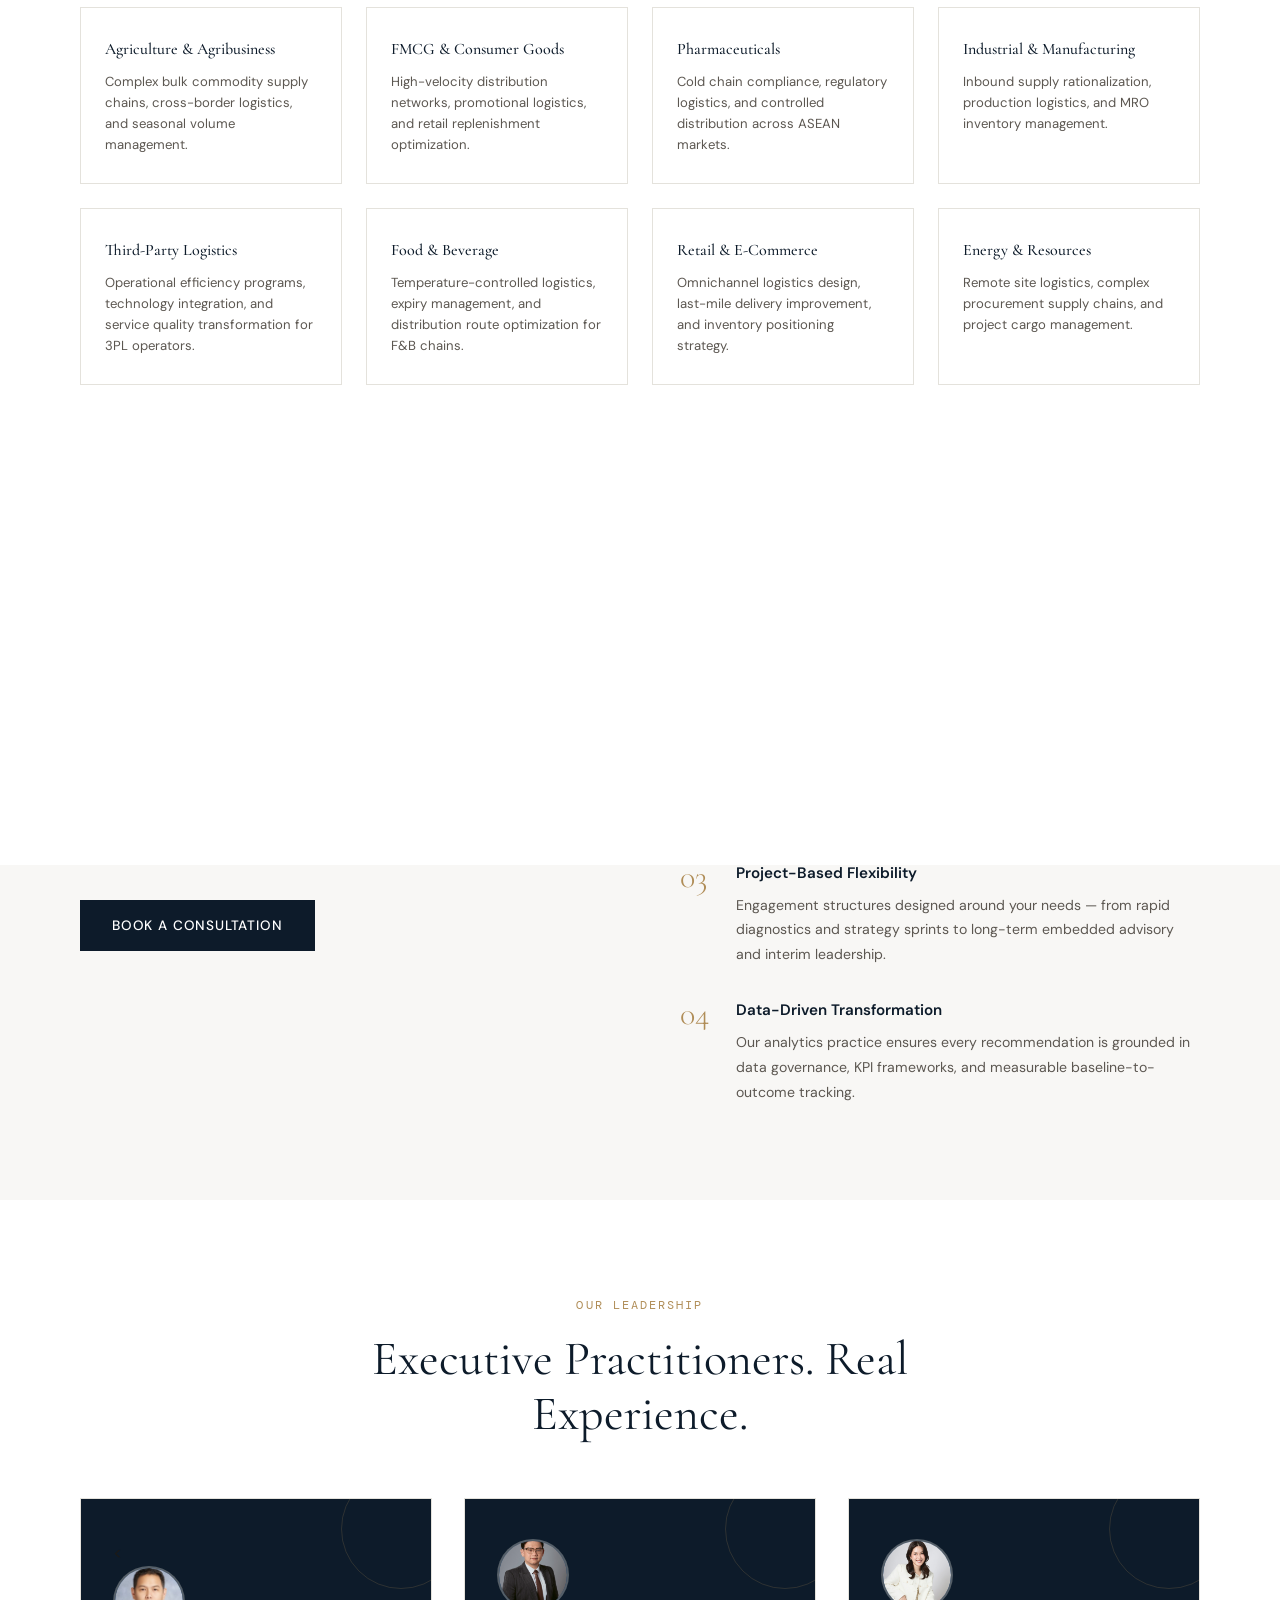
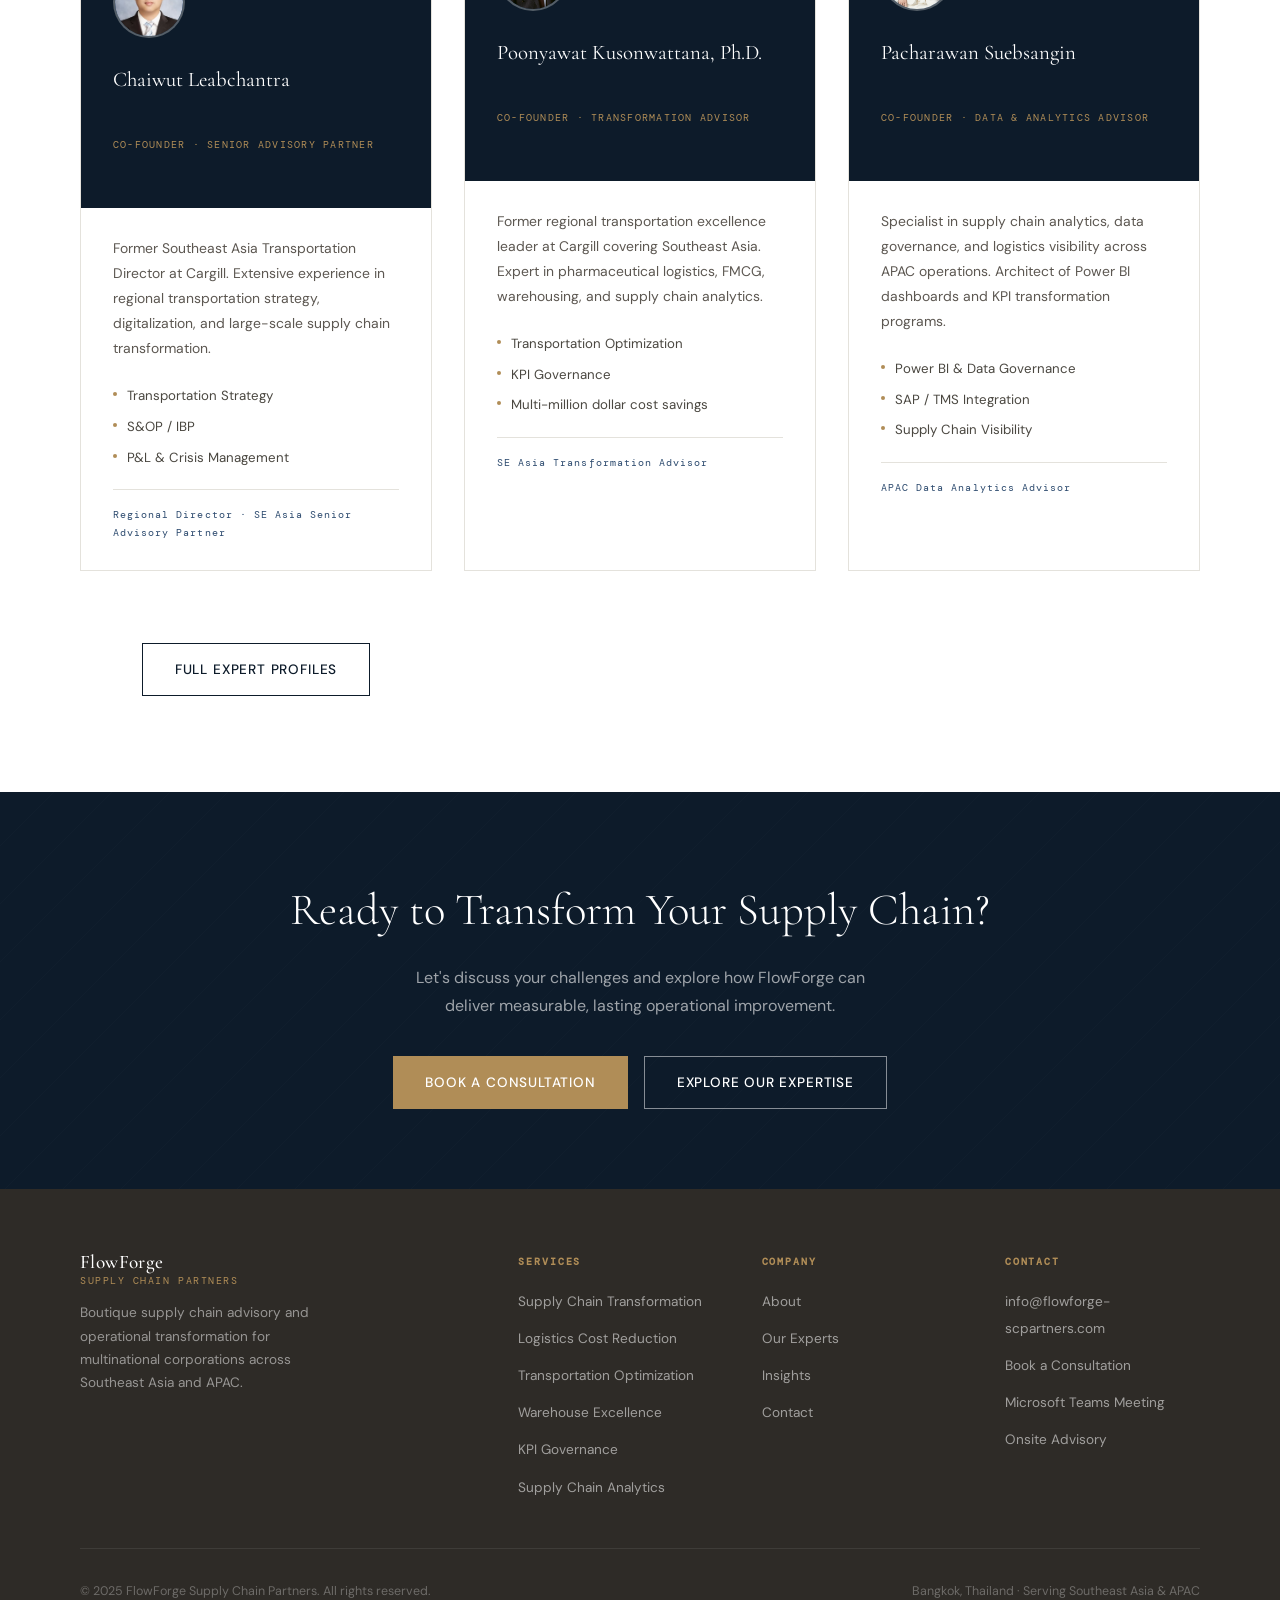
==== commit c5cce54b: "Update index.html" ====
--- a/index.html
+++ b/index.html
@@ -404,7 +404,7 @@
     </div>
     <div class="footer-bottom">
       <span>© 2025 FlowForge Supply Chain Partners. All rights reserved.</span>
-      <span>Bangkok &amp; Southeast Asia</span>
+      <span>Bangkok, Thailand · Serving Southeast Asia &amp; APAC</span>
     </div>
   </div>
 </footer>
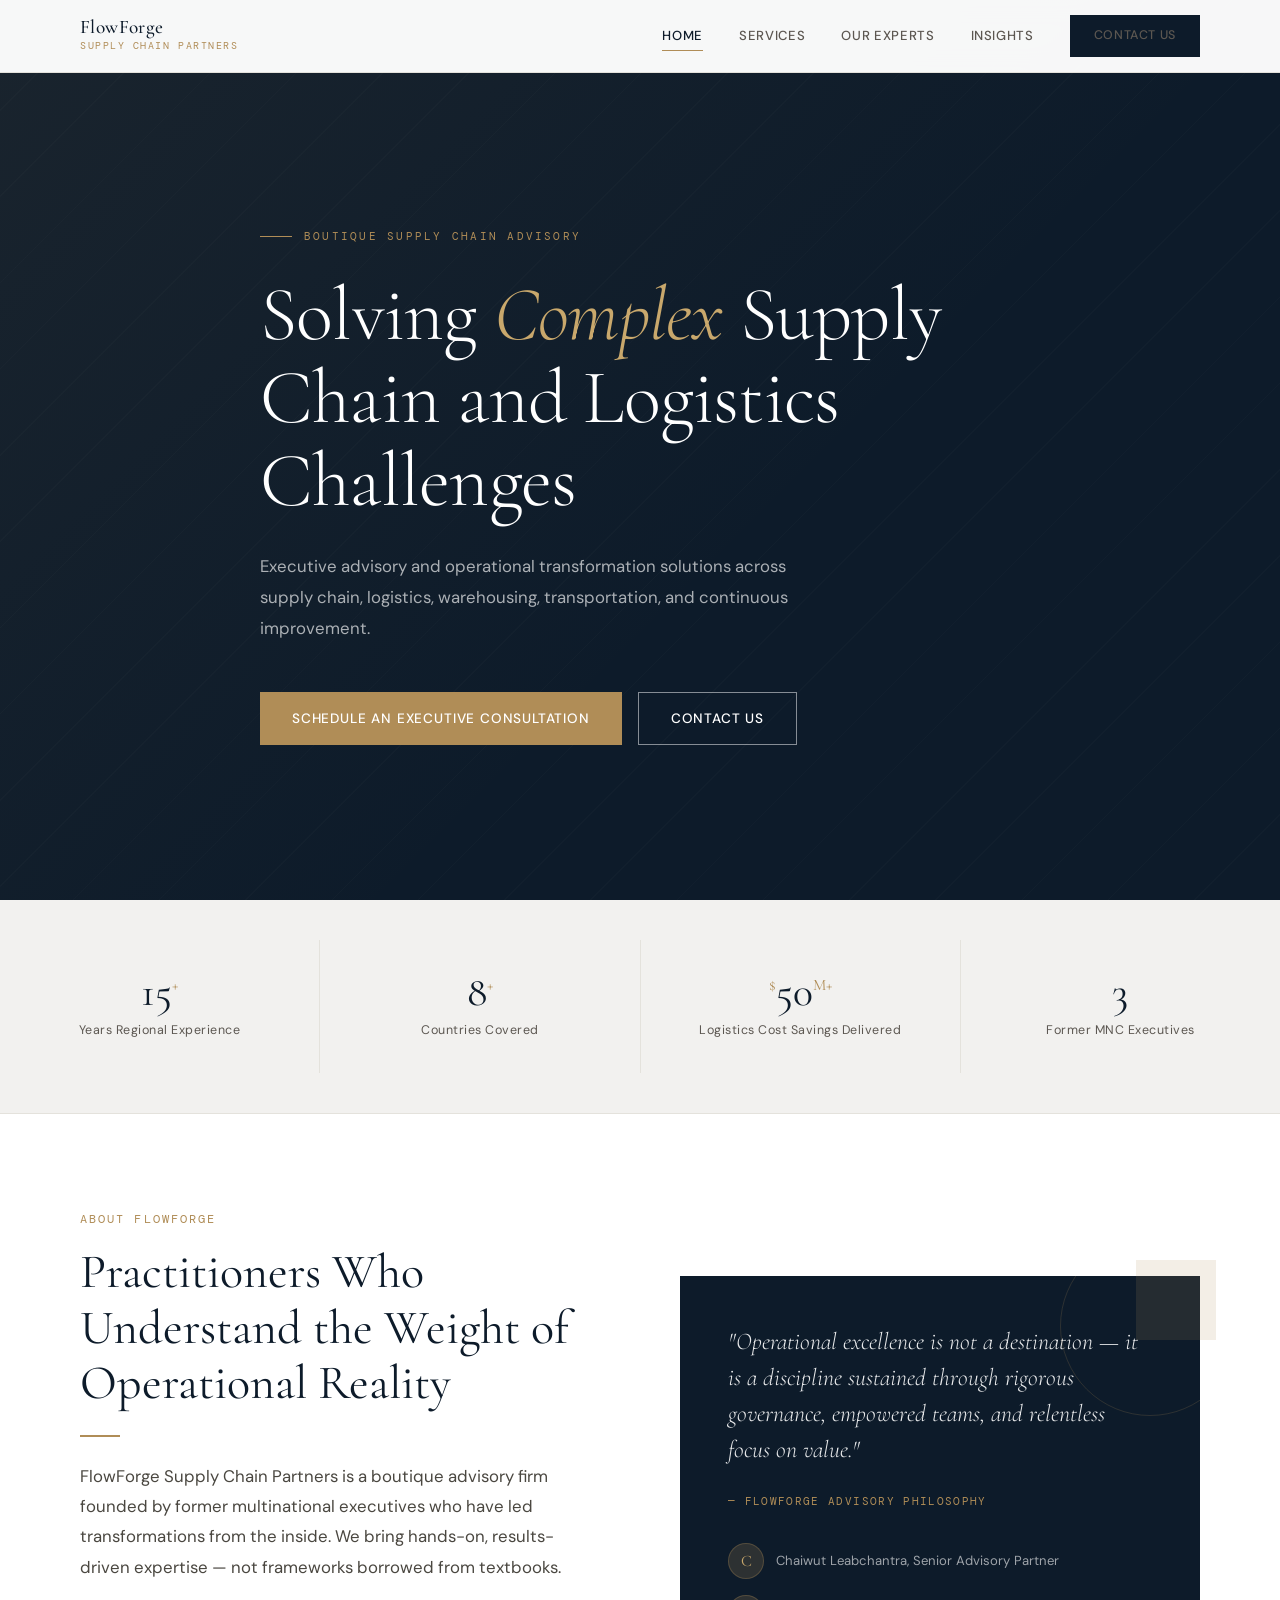
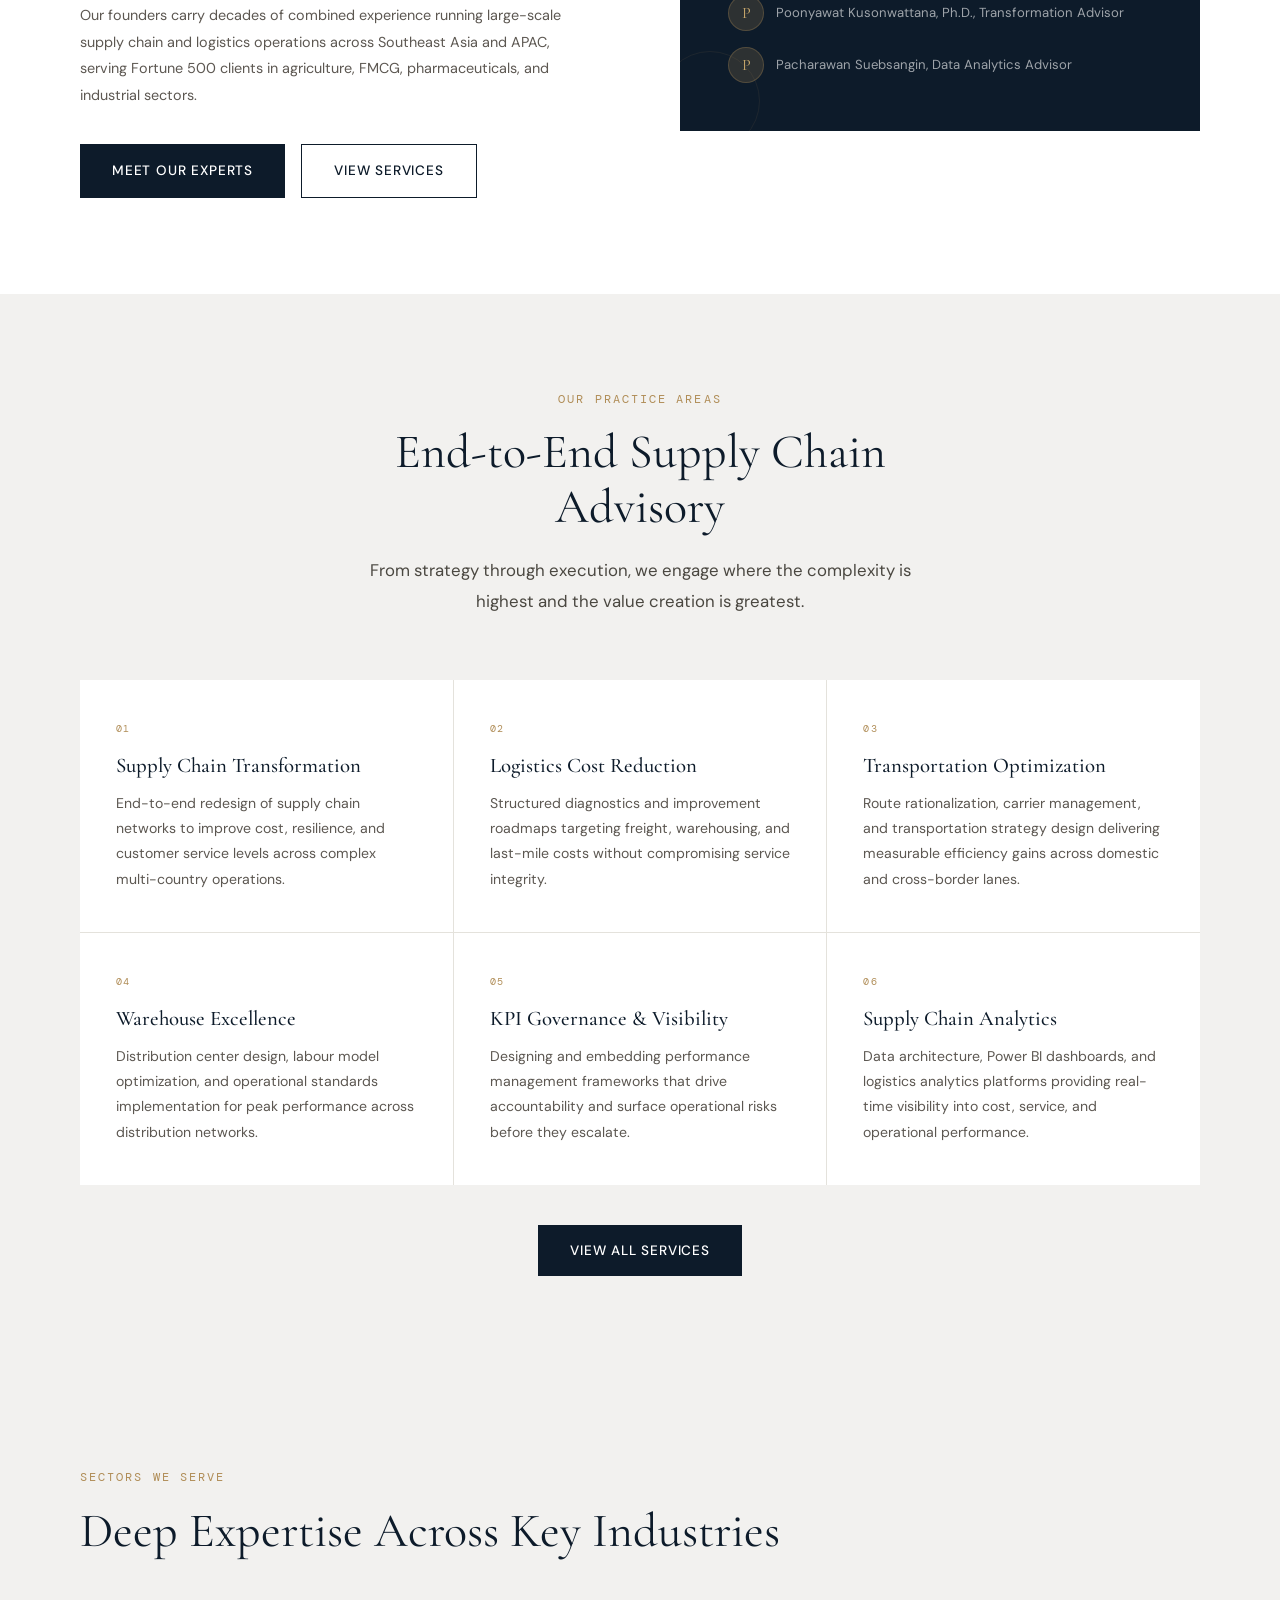
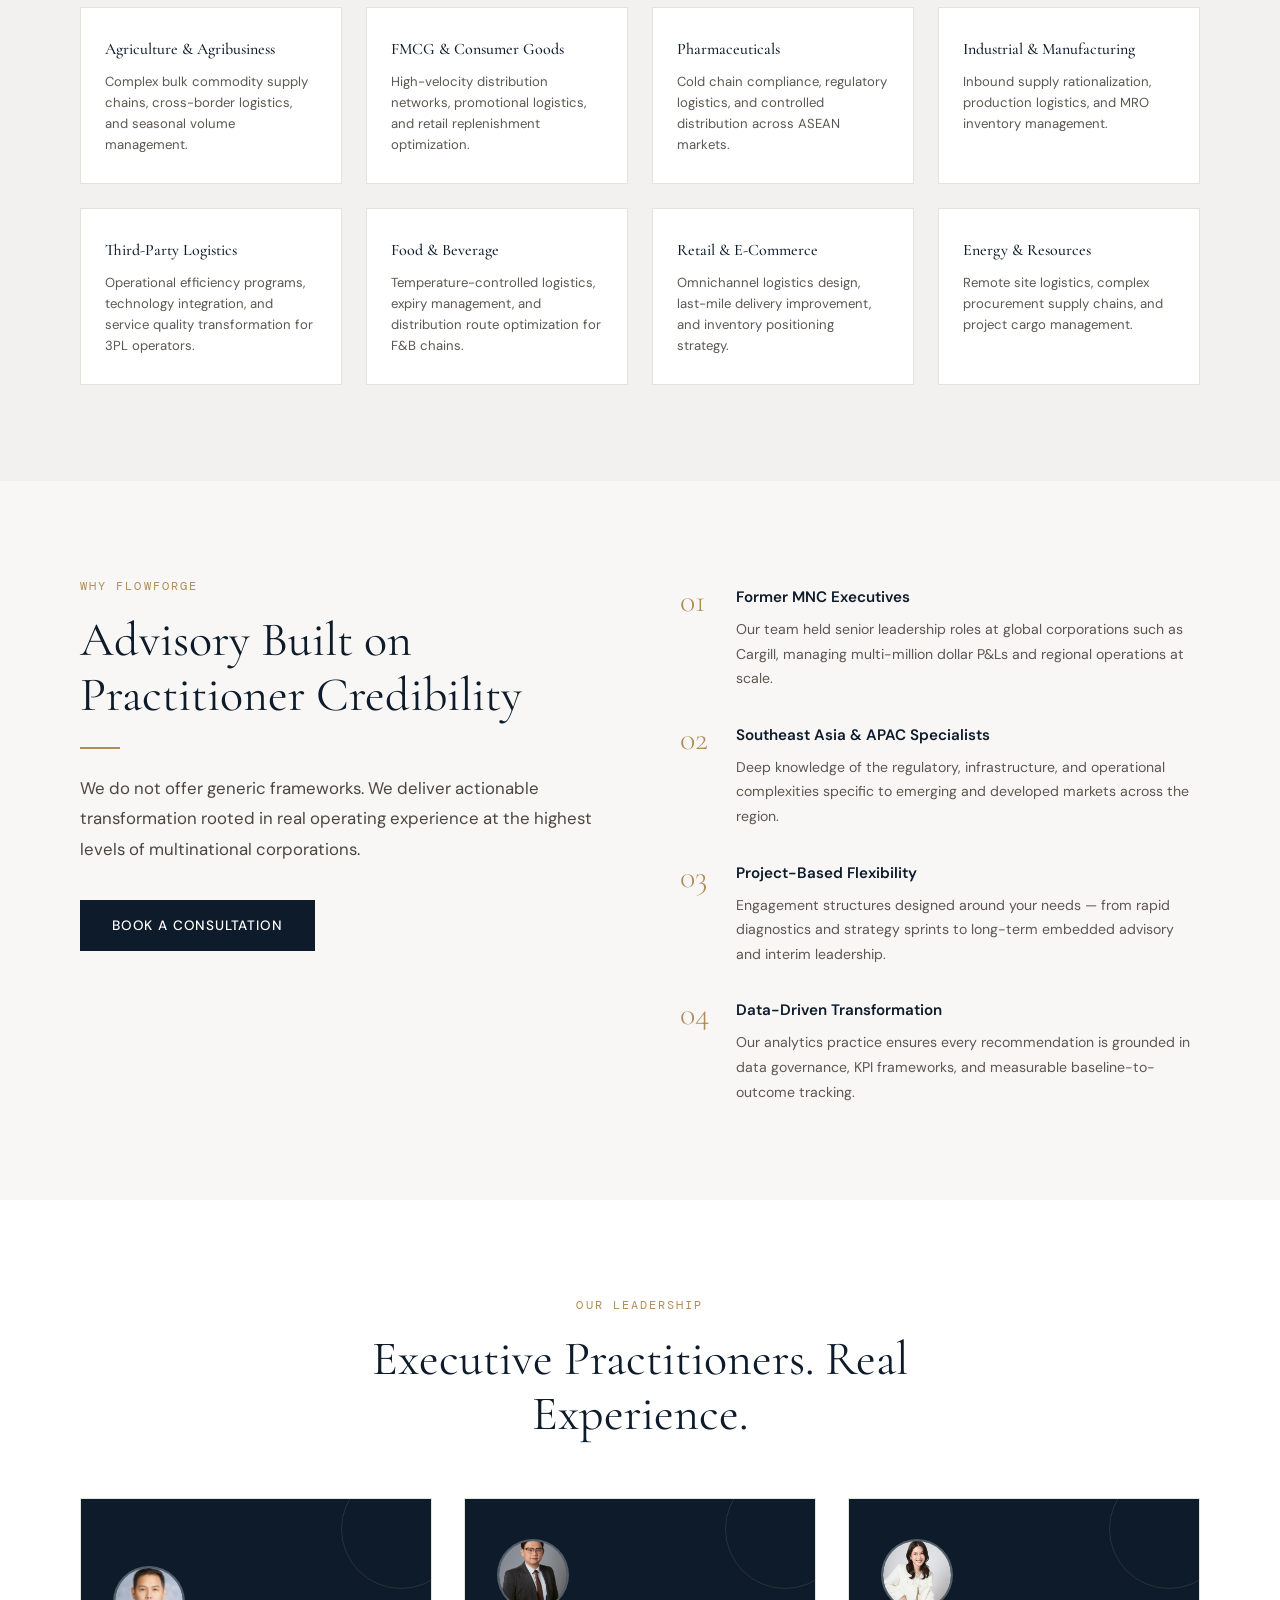
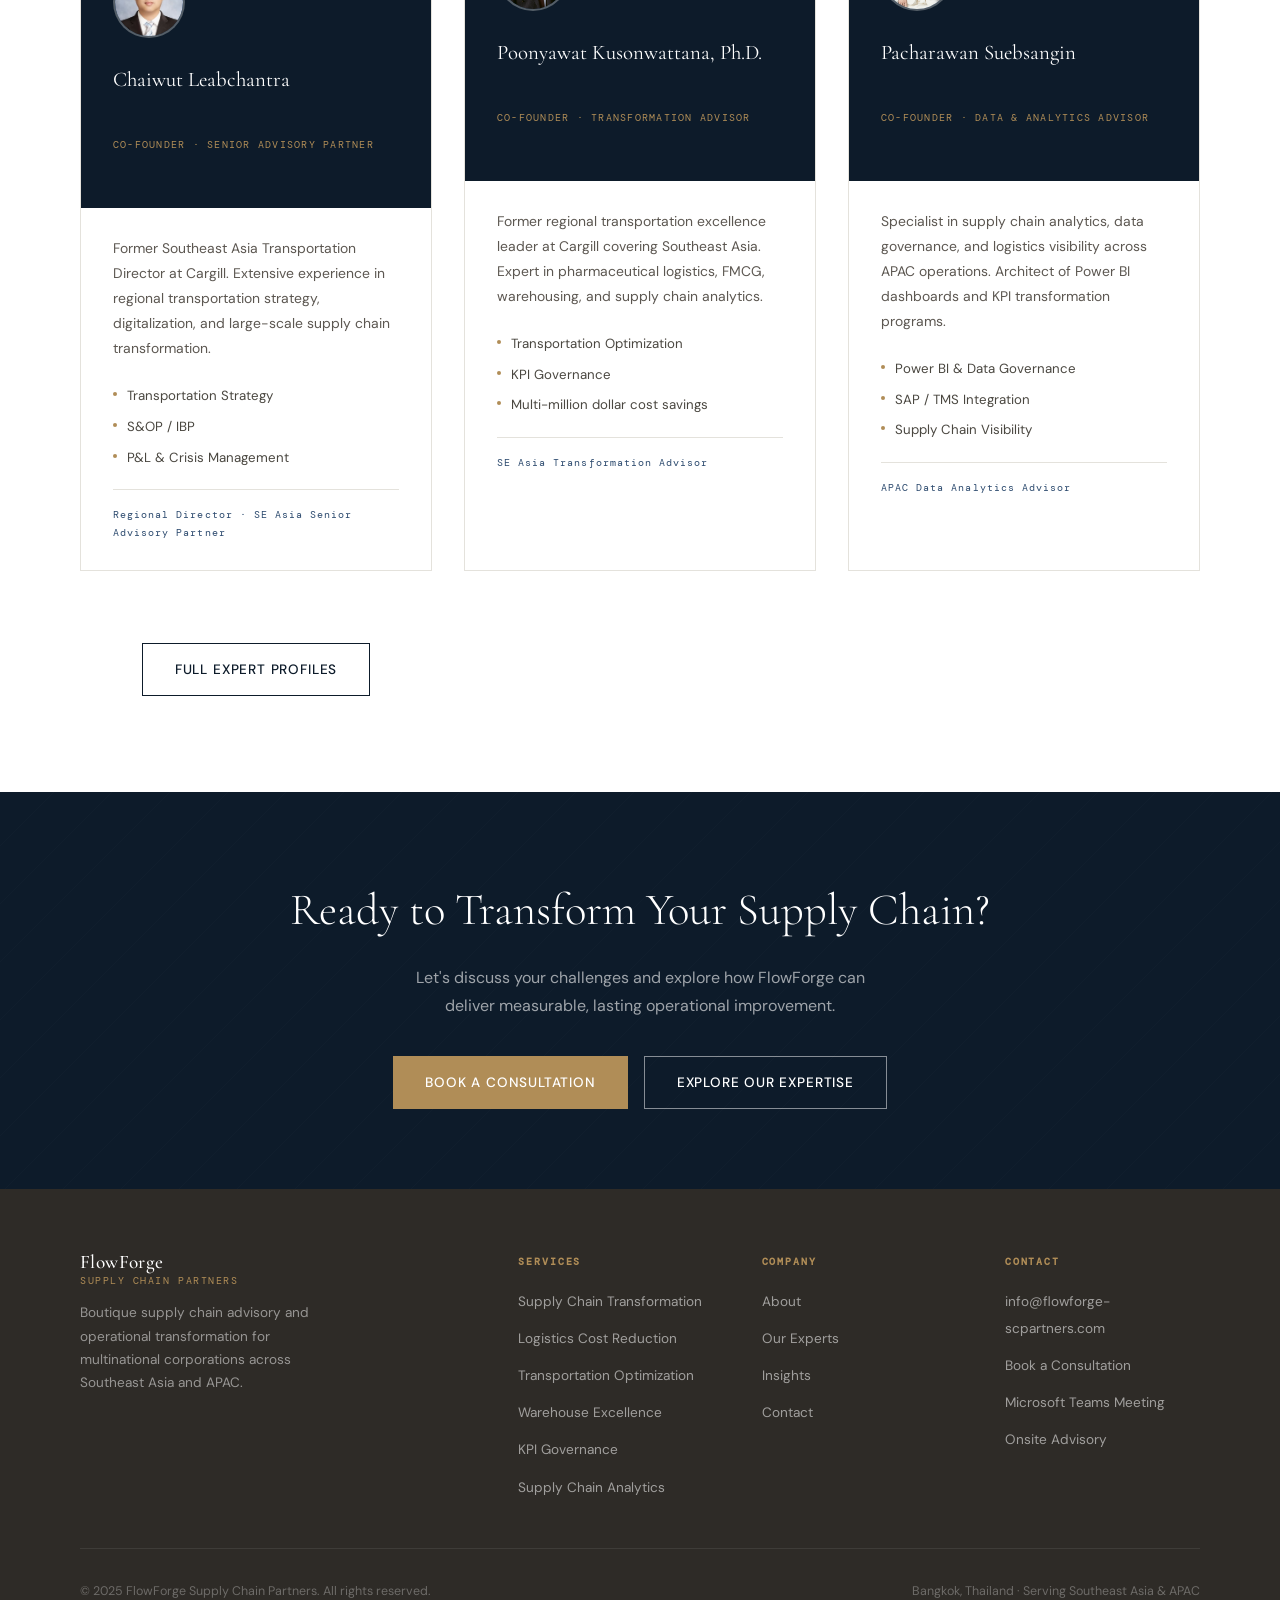
==== commit 0a8e03d3: "Update index.html" ====
--- a/index.html
+++ b/index.html
@@ -50,10 +50,6 @@
         <a href="contact.html" class="btn btn-outline-white">Contact Us</a>
       </div>
     </div>
-  </div>
-  <div class="hero-scroll">
-    <div class="hero-scroll-line"></div>
-    <span>Scroll</span>
   </div>
 </section>
 
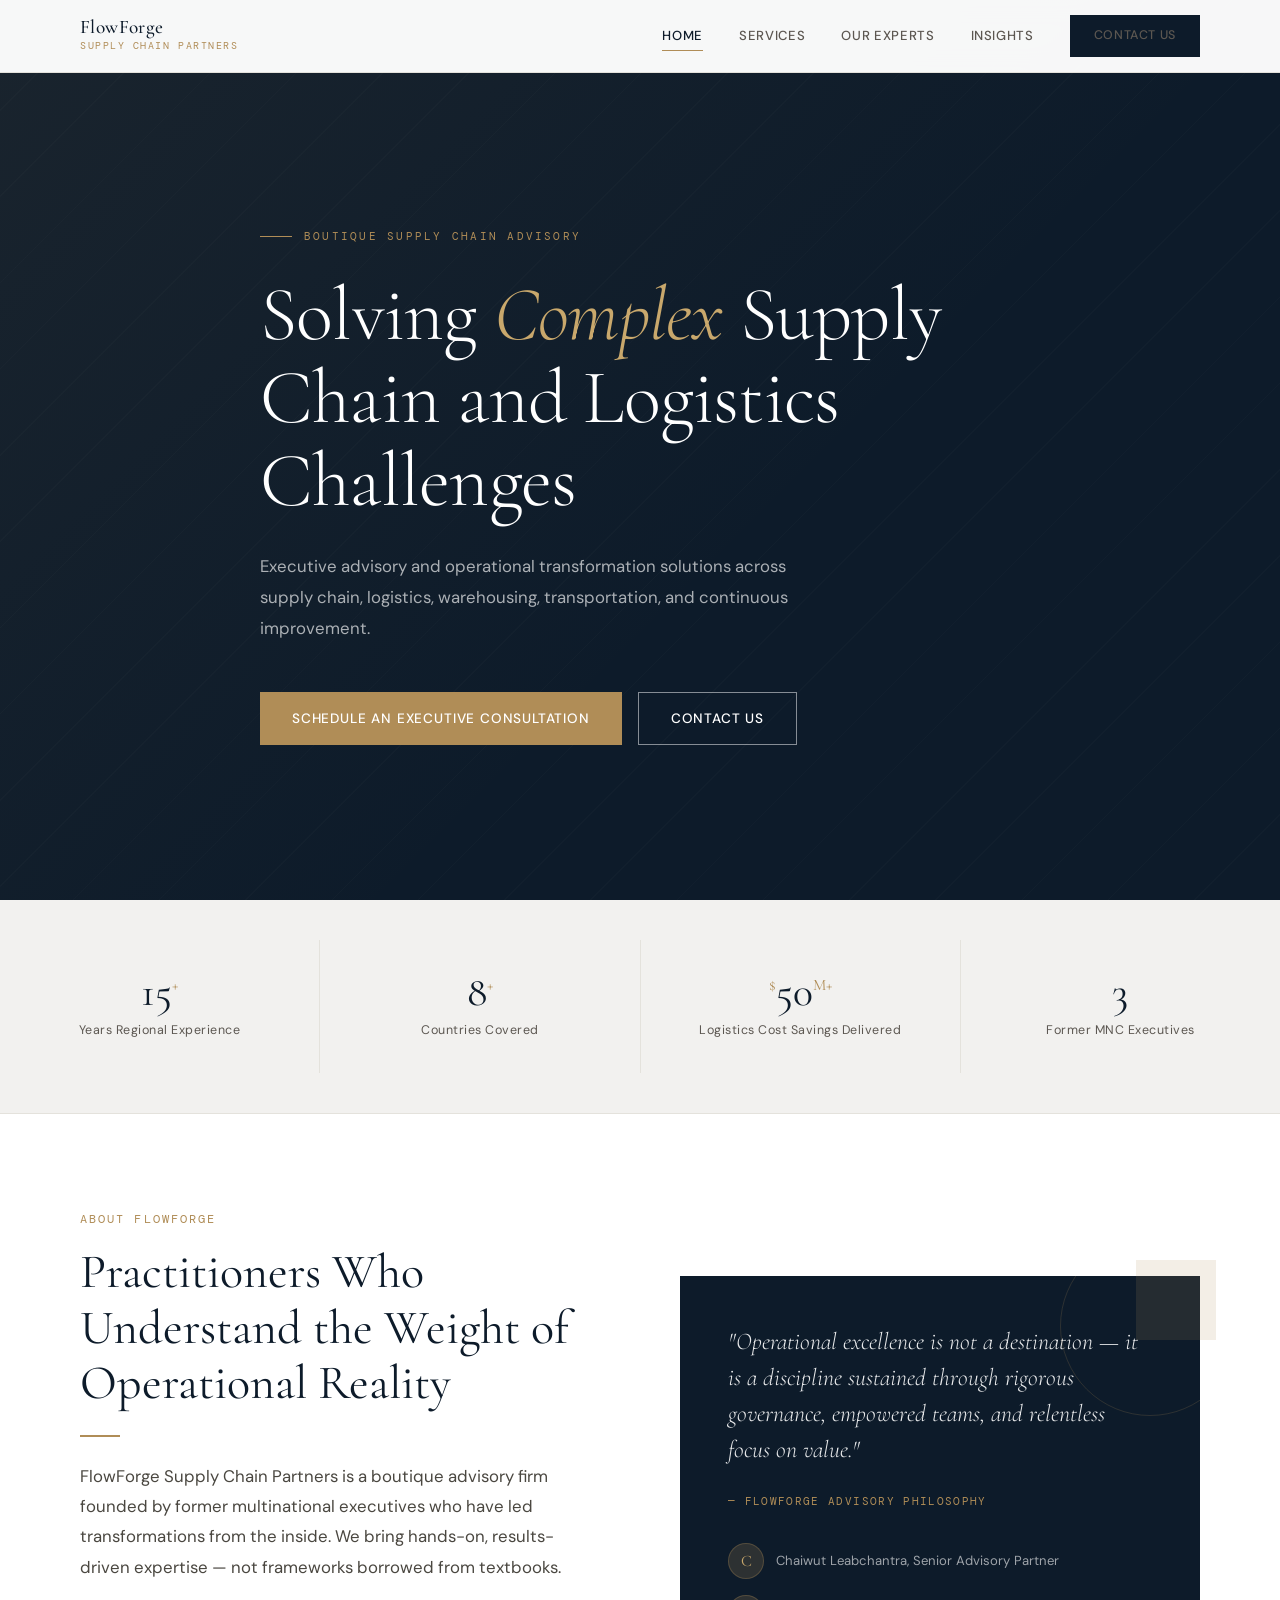
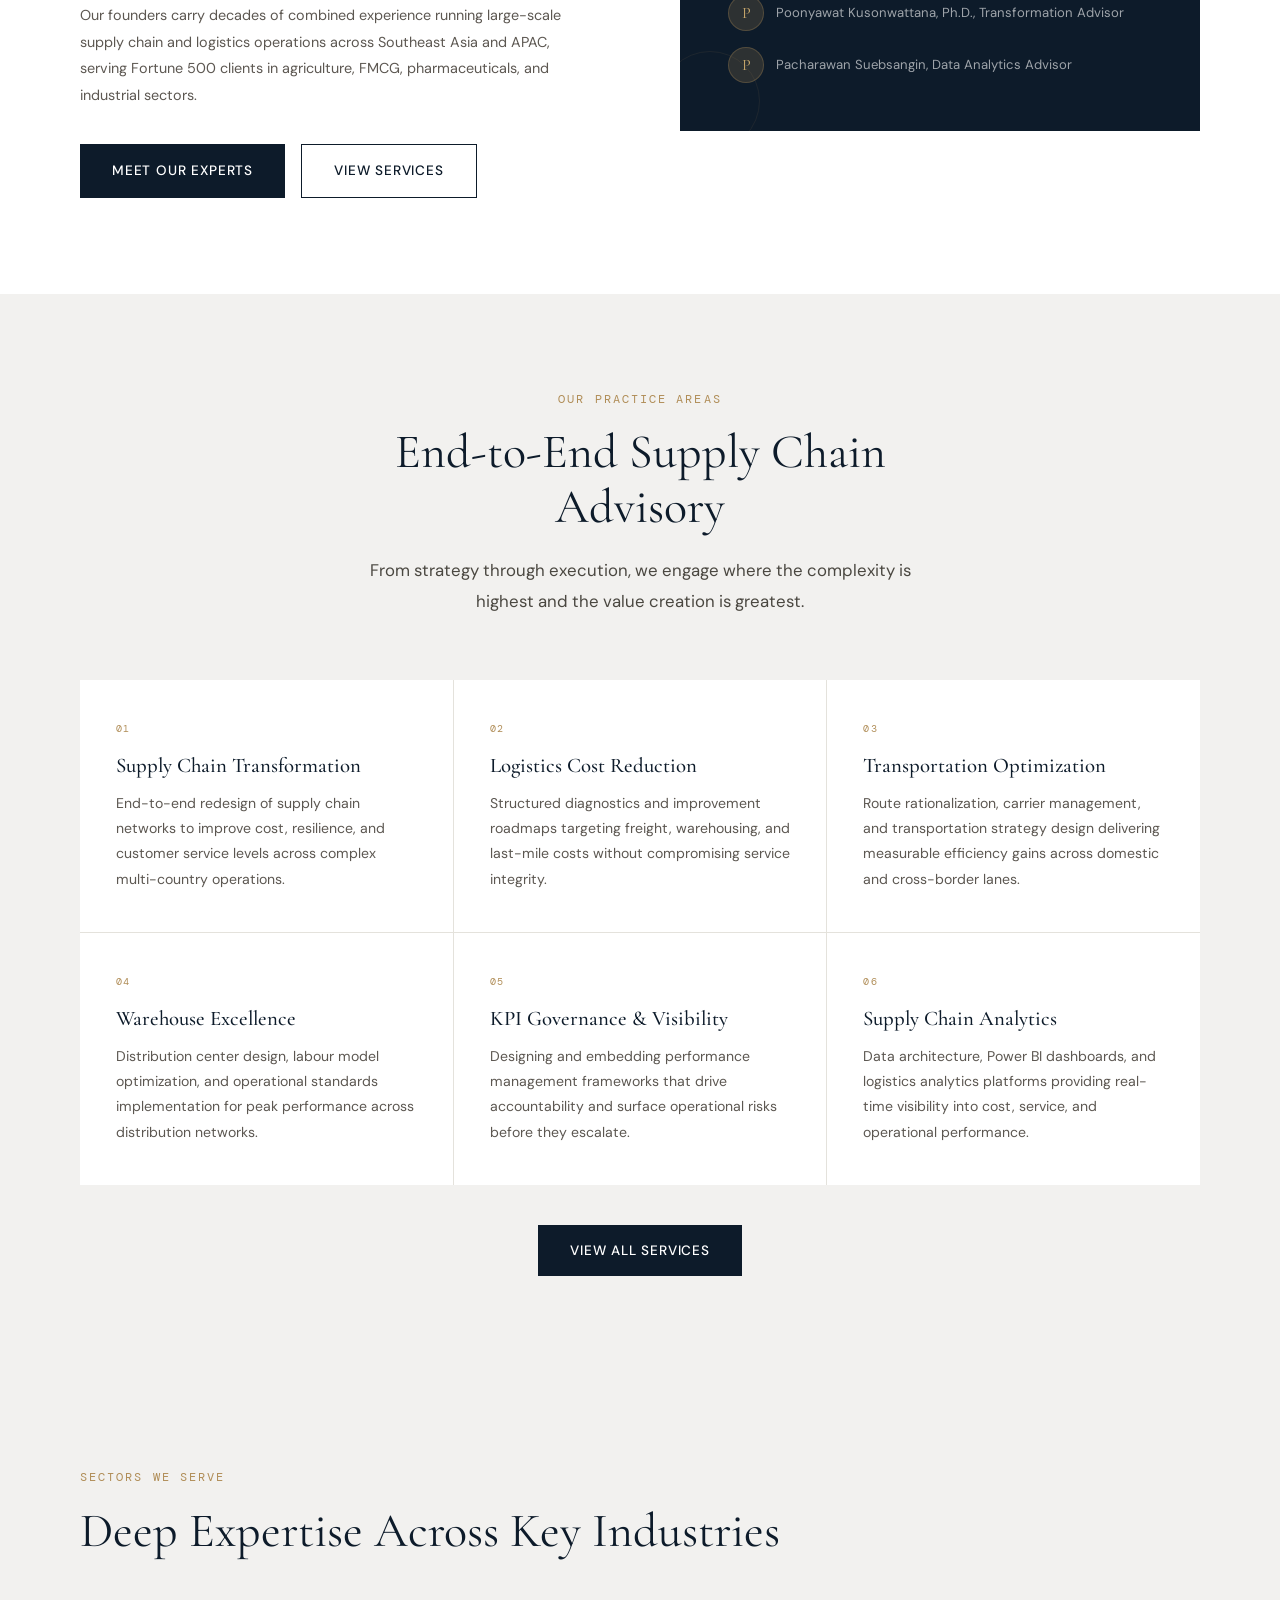
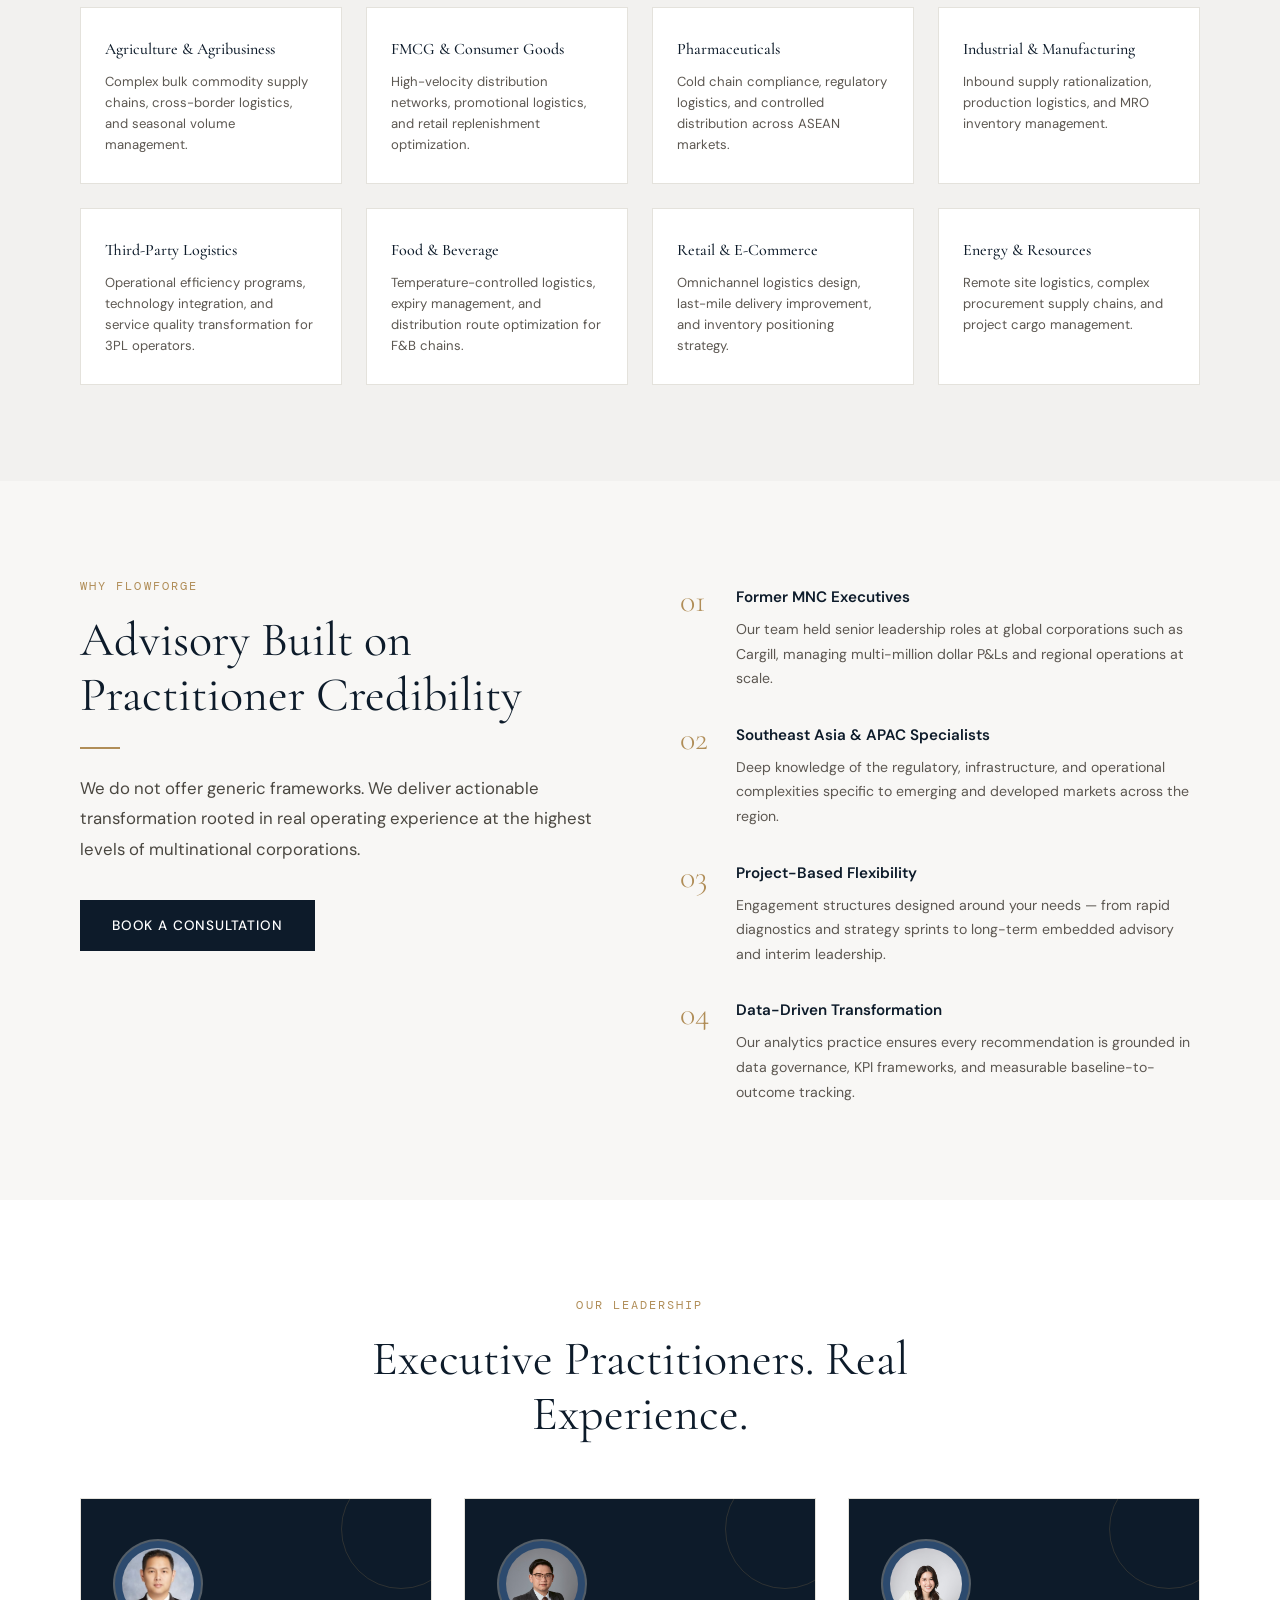
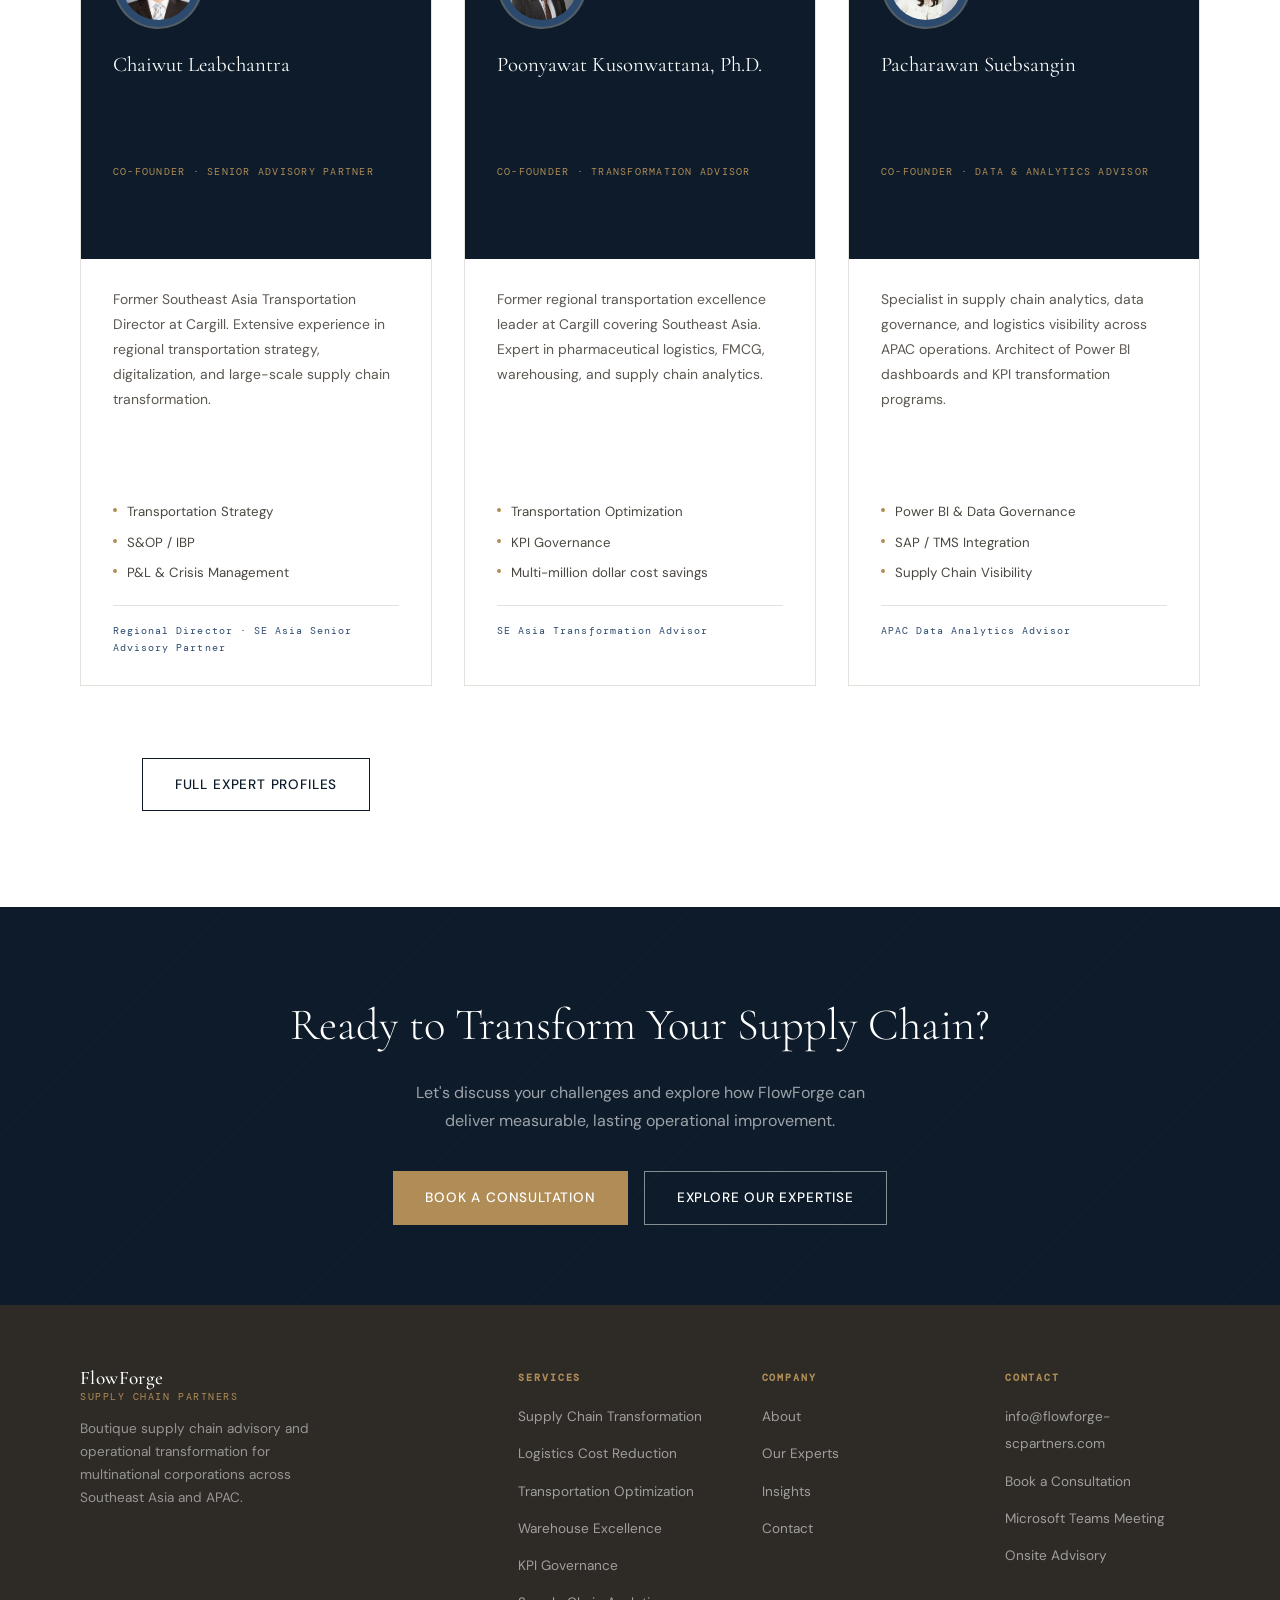
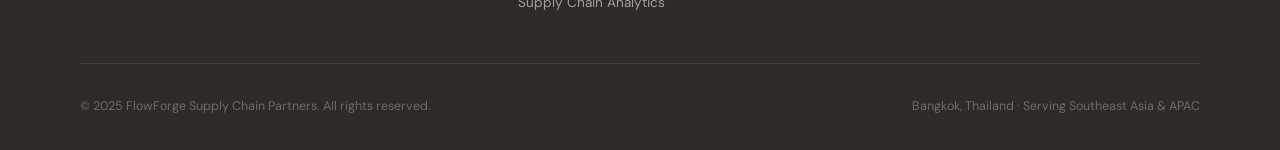
==== commit 9f6c1ee2: "Update index.html" ====
--- a/index.html
+++ b/index.html
@@ -262,7 +262,7 @@
     <div class="experts-grid" data-stagger>
       <div class="expert-card reveal">
         <div class="expert-card-top">
-          <<div class="expert-avatar">
+          <div class="expert-avatar">
   <img src="PO.jpeg" 
        alt="Chaiwut Leabchantra"
        style="width:72px;height:72px;border-radius:50%;object-fit:cover;">
--- a/style.css
+++ b/style.css
@@ -664,29 +664,38 @@
 
 .expert-card-top {
   background: var(--navy);
-  padding: 40px 32px 32px;
+  padding: 40px 32px;
   position: relative;
   overflow: hidden;
-  min-height: 270px;
-
-  display: flex;
-  flex-direction: column;
-  justify-content: flex-start;
-  align-items: flex-start;
+
+  height: 360px;
+
+  display: grid;
+
+  grid-template-rows:
+    90px
+    90px
+    60px;
+
+  row-gap: 22px;
+
+  align-content: start;
 }
 
 .expert-card-top::before {
   content: '';
   position: absolute;
-  top: -30px; right: -30px;
-  width: 120px; height: 120px;
+  top: -30px;
+  right: -30px;
+  width: 120px;
+  height: 120px;
   border: 1px solid rgba(176,141,87,0.2);
   border-radius: 50%;
 }
 
 .expert-avatar {
-  width: 72px;
-  height: 72px;
+  width: 90px;
+  height: 90px;
   border-radius: 50%;
   background: var(--steel);
   display: flex;
@@ -694,7 +703,6 @@
   justify-content: center;
   overflow: hidden;
 
-  margin-bottom: 24px;
   flex-shrink: 0;
 
   border: 2px solid rgba(176,141,87,0.3);
@@ -704,6 +712,7 @@
   width: 100%;
   height: 100%;
   object-fit: cover;
+  object-position: center top;
   border-radius: 50%;
 }
 
@@ -712,8 +721,11 @@
   font-size: 1.3rem;
   font-weight: 400;
   color: var(--white);
-  margin-bottom: 4px;
-   min-height: 70px;
+
+  line-height: 1.35;
+
+  display: flex;
+  align-items: flex-start;
 }
 
 .expert-title {
@@ -722,13 +734,19 @@
   letter-spacing: 0.12em;
   color: var(--accent);
   text-transform: uppercase;
-   min-height: 40px;
-display: block;
+
+  line-height: 1.7;
+
+  display: flex;
+  align-items: flex-start;
 }
 
 .expert-card-body {
   padding: 28px 32px;
-   flex: 1;
+  flex: 1;
+
+  display: flex;
+  flex-direction: column;
 }
 
 .expert-bio {
@@ -736,12 +754,15 @@
   color: var(--gray-600);
   line-height: 1.8;
   margin-bottom: 24px;
+
+  min-height: 190px;
 }
 
 .expert-highlights {
   display: flex;
   flex-direction: column;
   gap: 8px;
+
 }
 
 .expert-highlight {
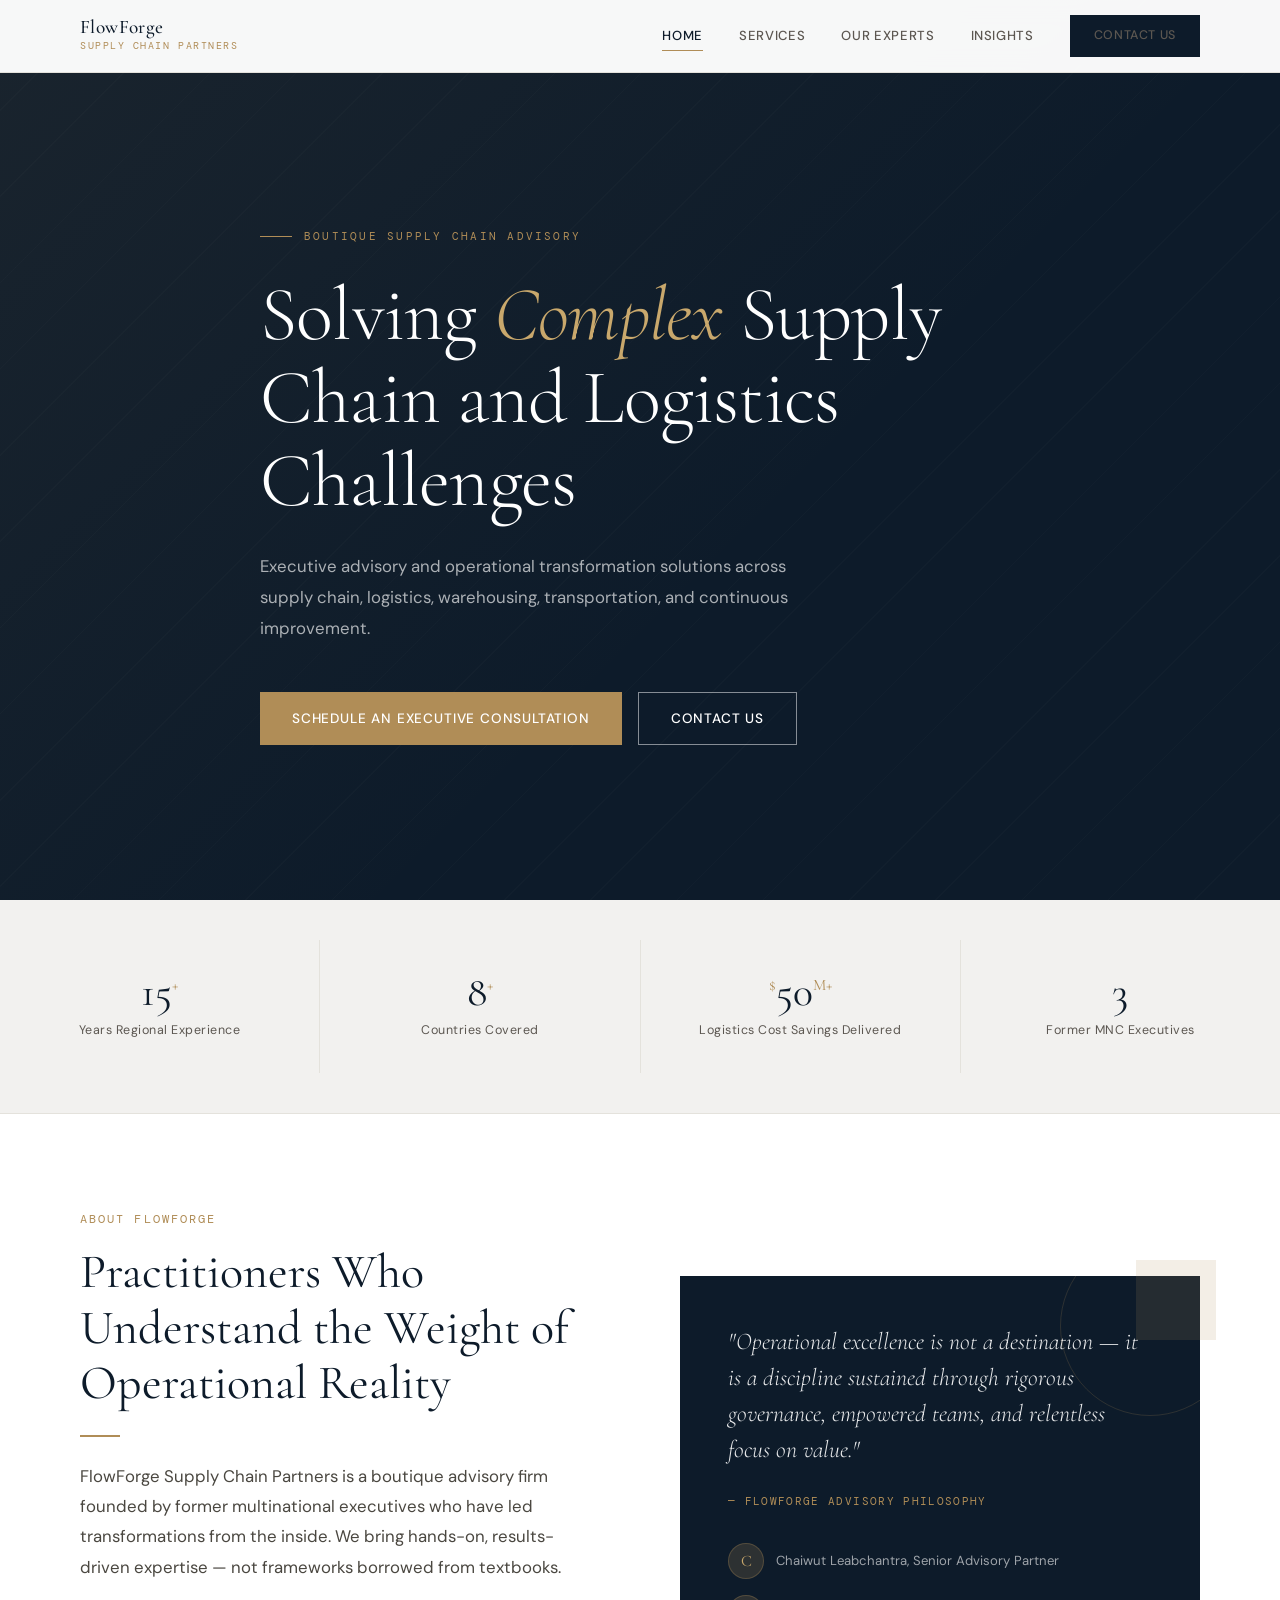
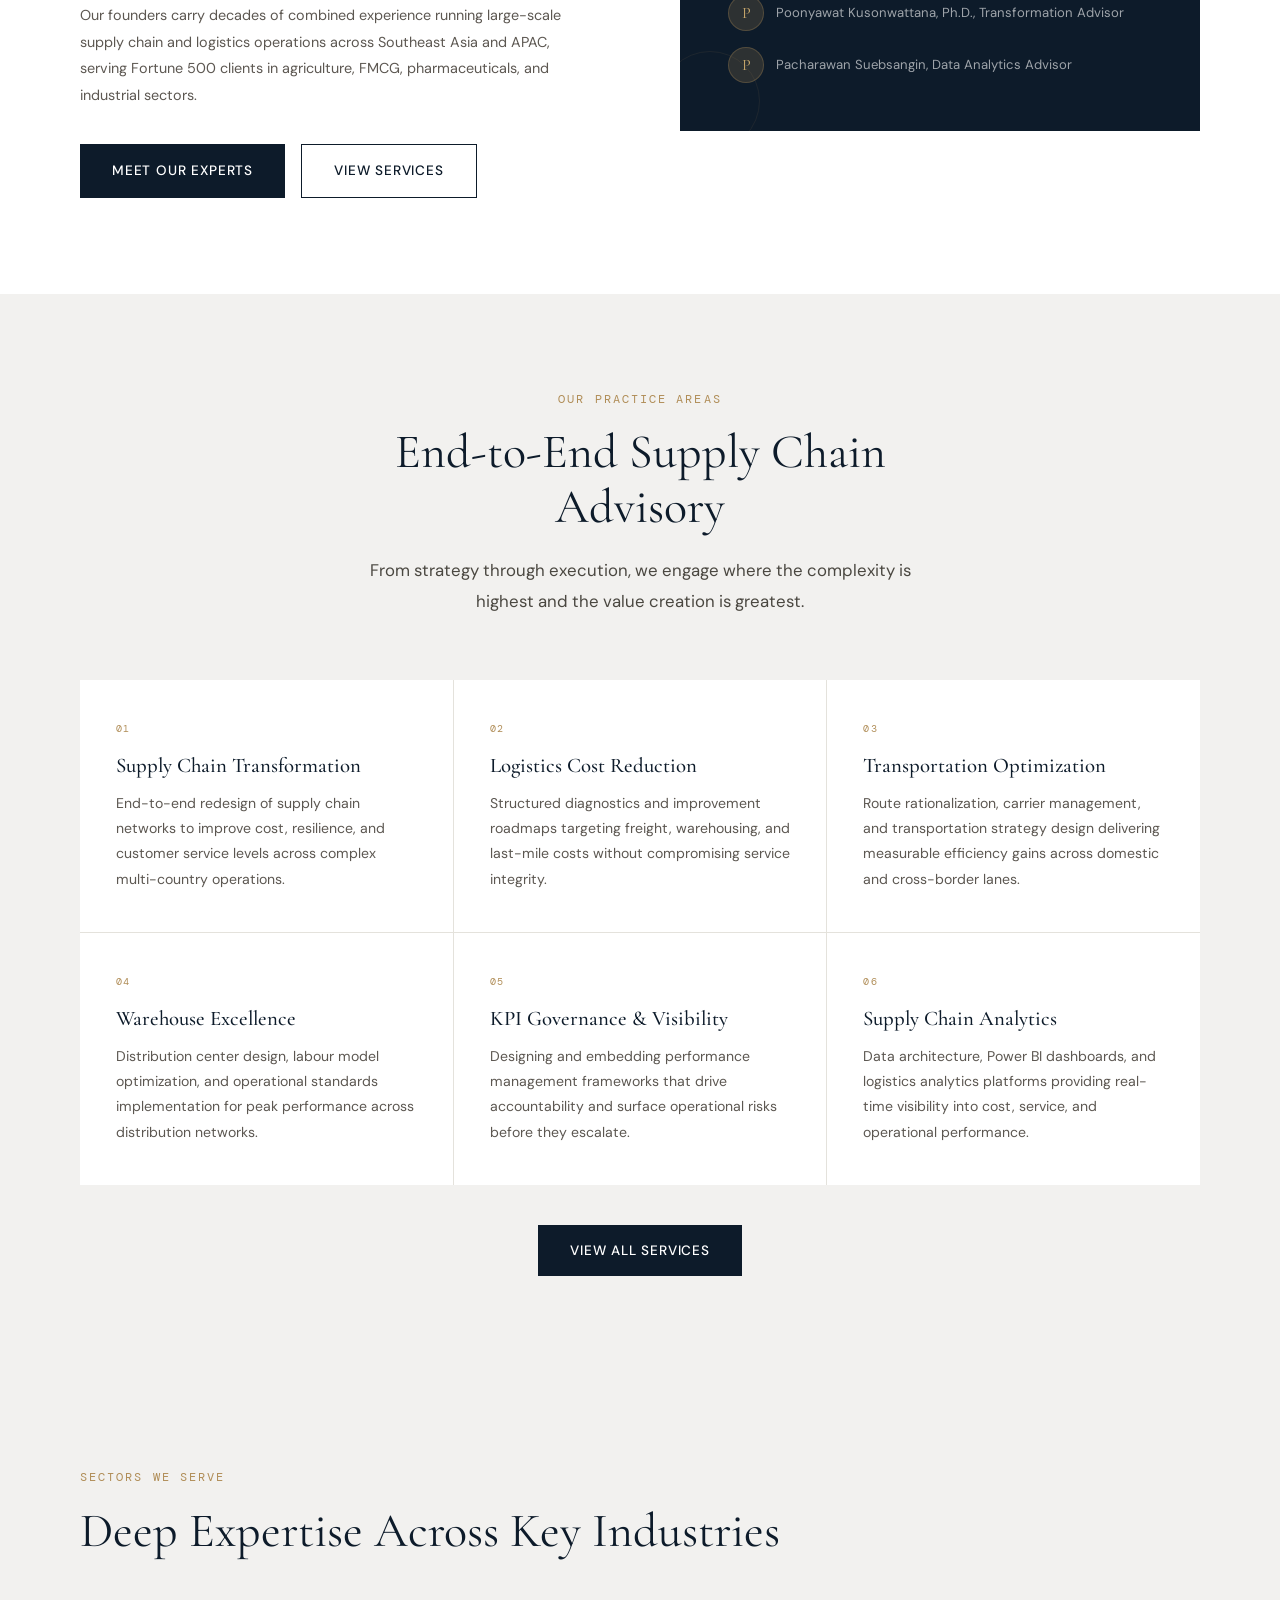
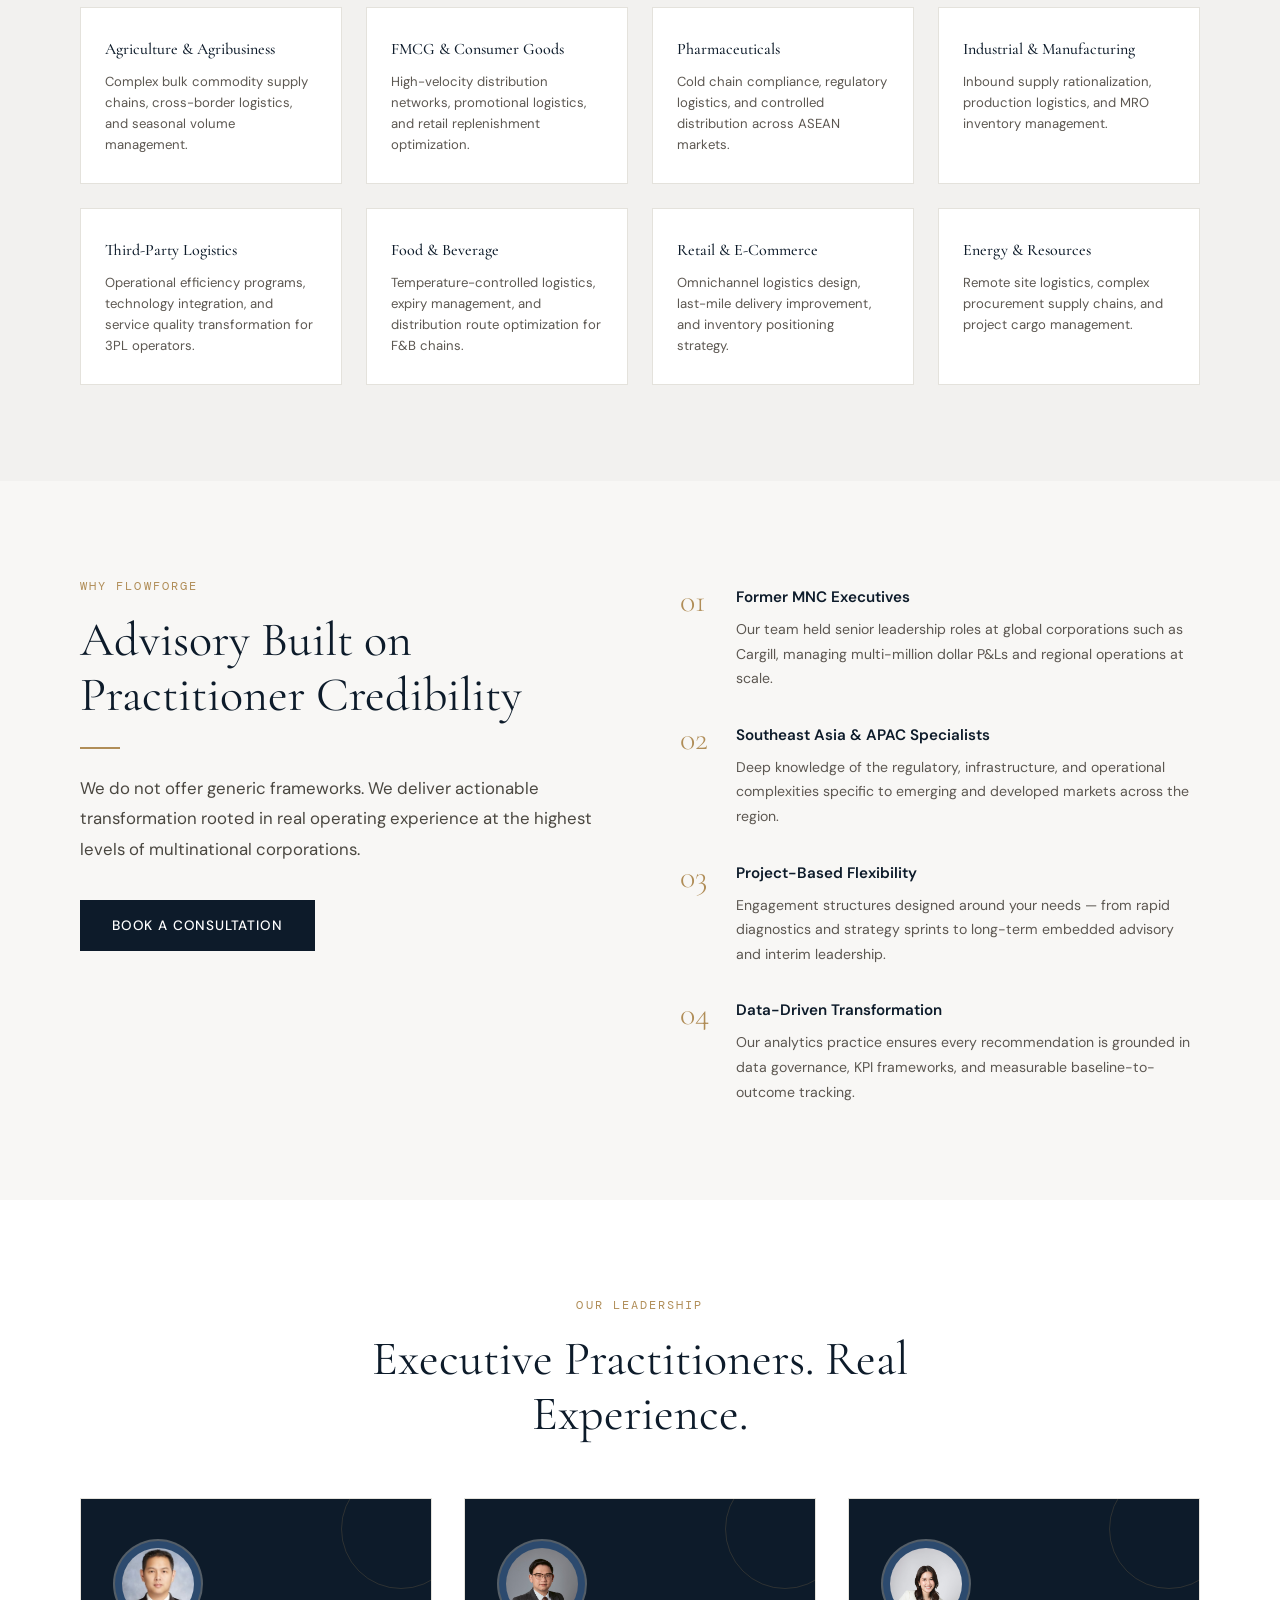
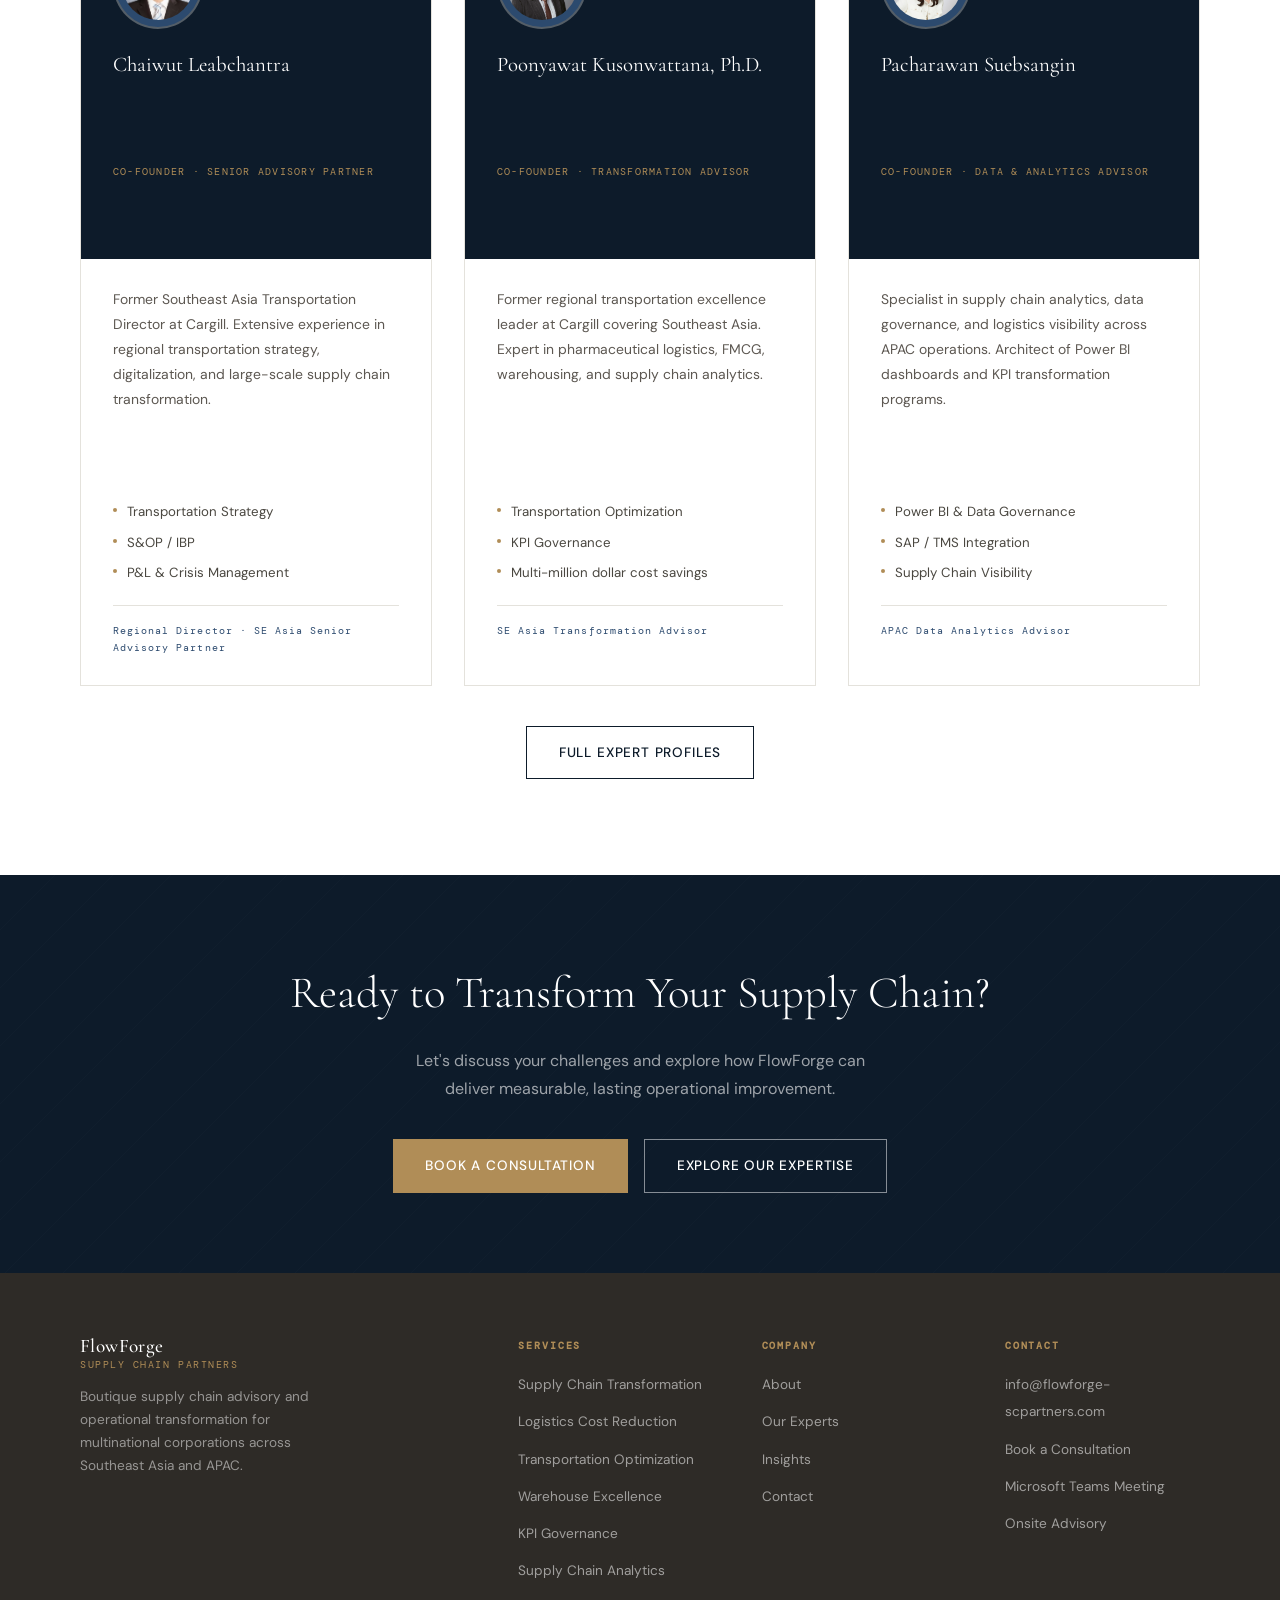
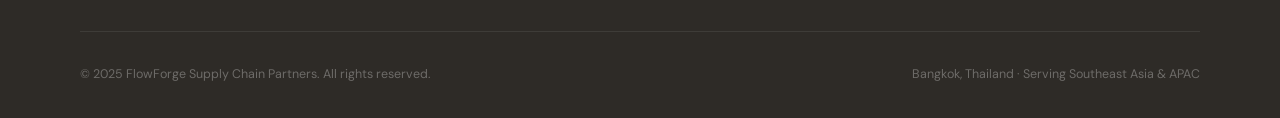
==== commit 1d9dbc90: "Update index.html" ====
--- a/index.html
+++ b/index.html
@@ -153,8 +153,9 @@
         <div class="service-num">06</div>
         <div class="service-title">Supply Chain Analytics</div>
         <div class="service-desc">Data architecture, Power BI dashboards, and logistics analytics platforms providing real-time visibility into cost, service, and operational performance.</div>
-      </div>
-    </div>
+     </div>
+    </div>
+
     <div style="text-align:center;margin-top:40px;">
       <a href="services.html" class="btn btn-primary">View All Services</a>
     </div>
@@ -335,8 +336,11 @@
       APAC Data Analytics Advisor
     </div>
 
-  </div>
-</div>
+   </div>
+</div>
+
+</div>
+    
     <div style="text-align:center;margin-top:40px;">
       <a href="experts.html" class="btn btn-outline">Full Expert Profiles</a>
     </div>
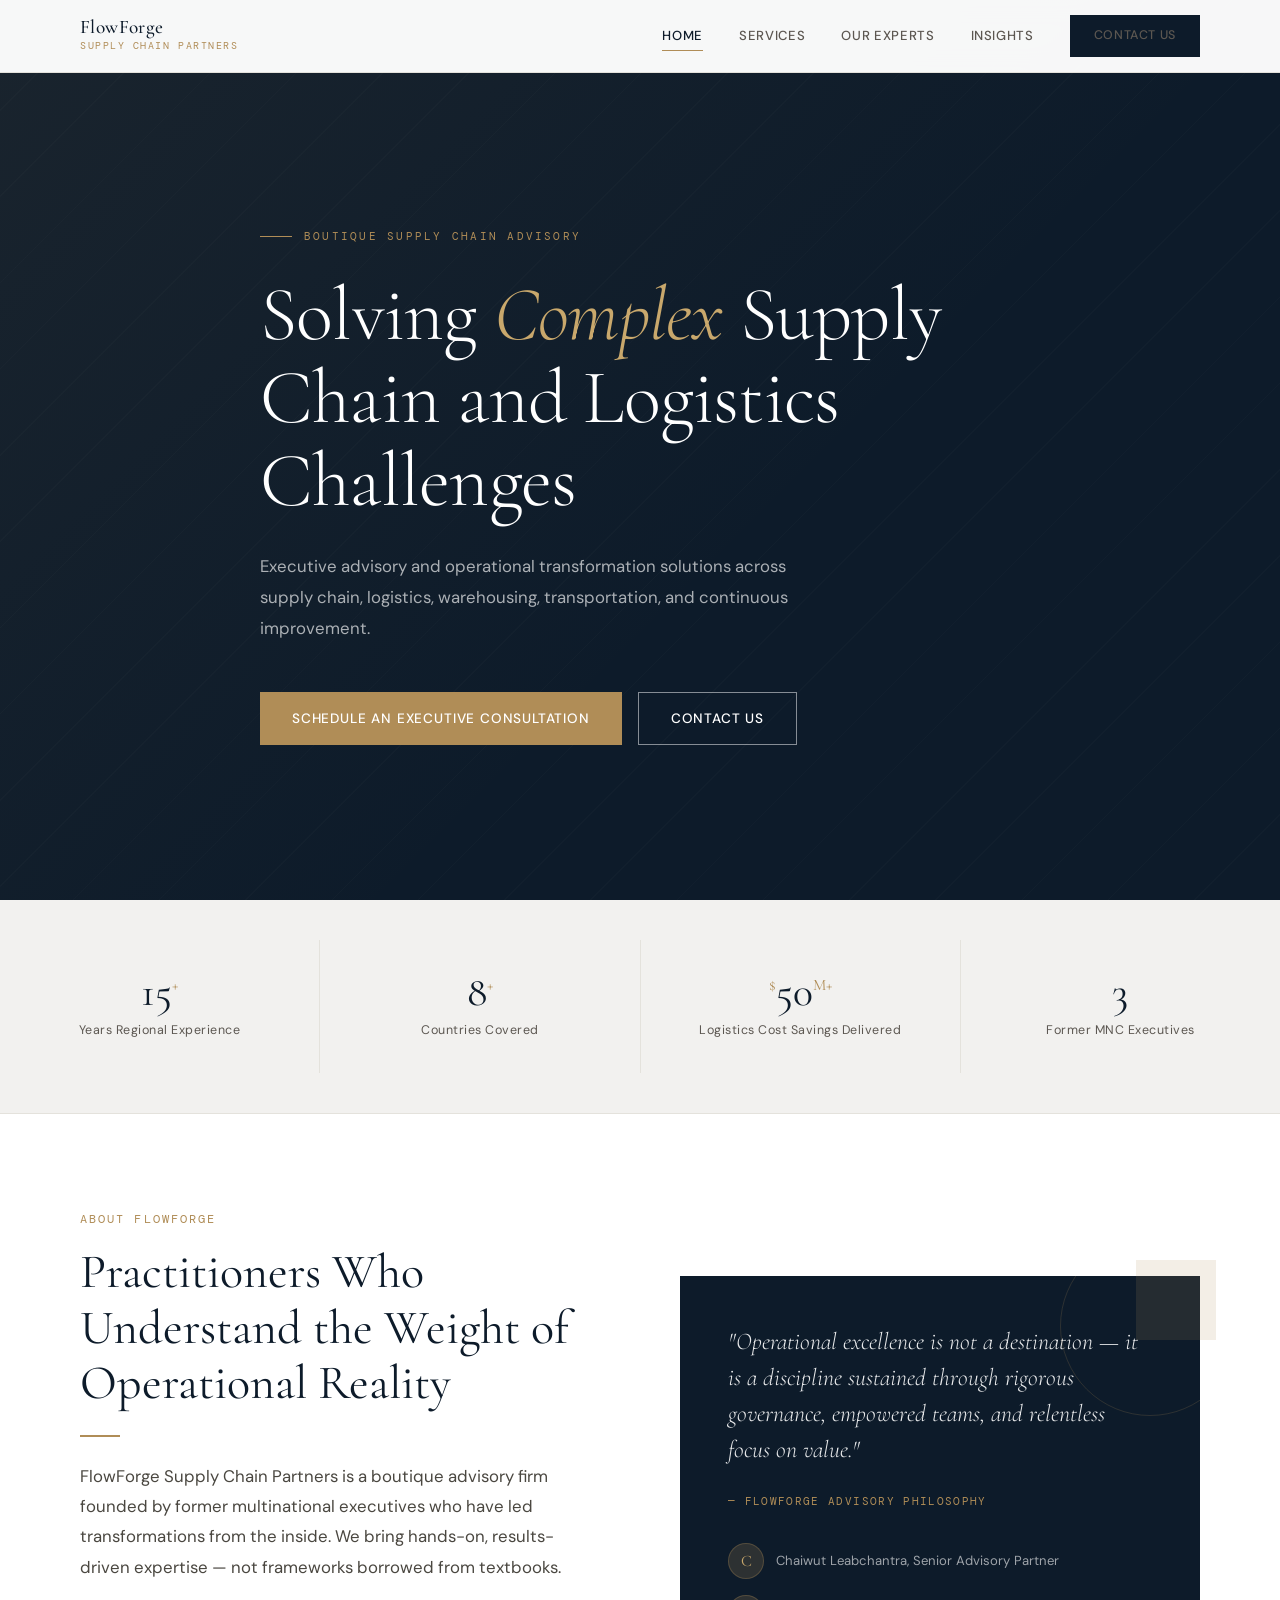
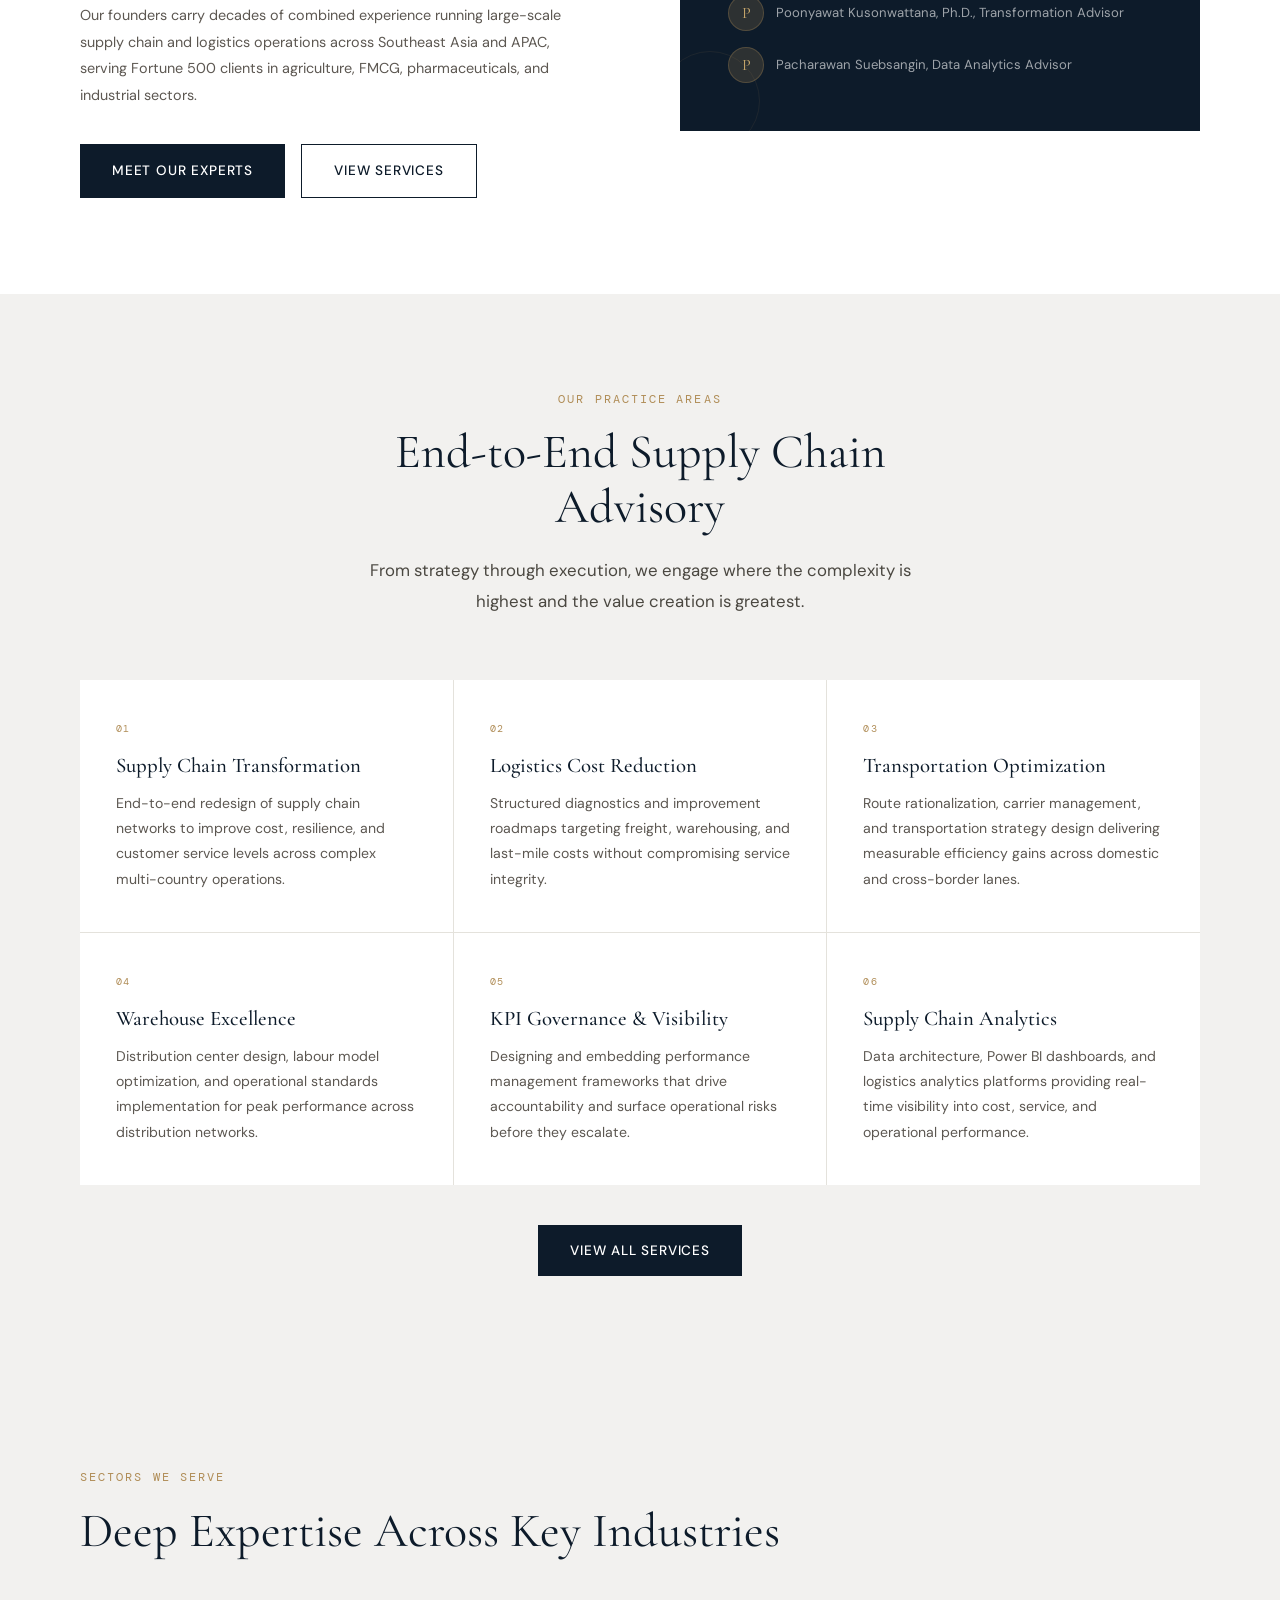
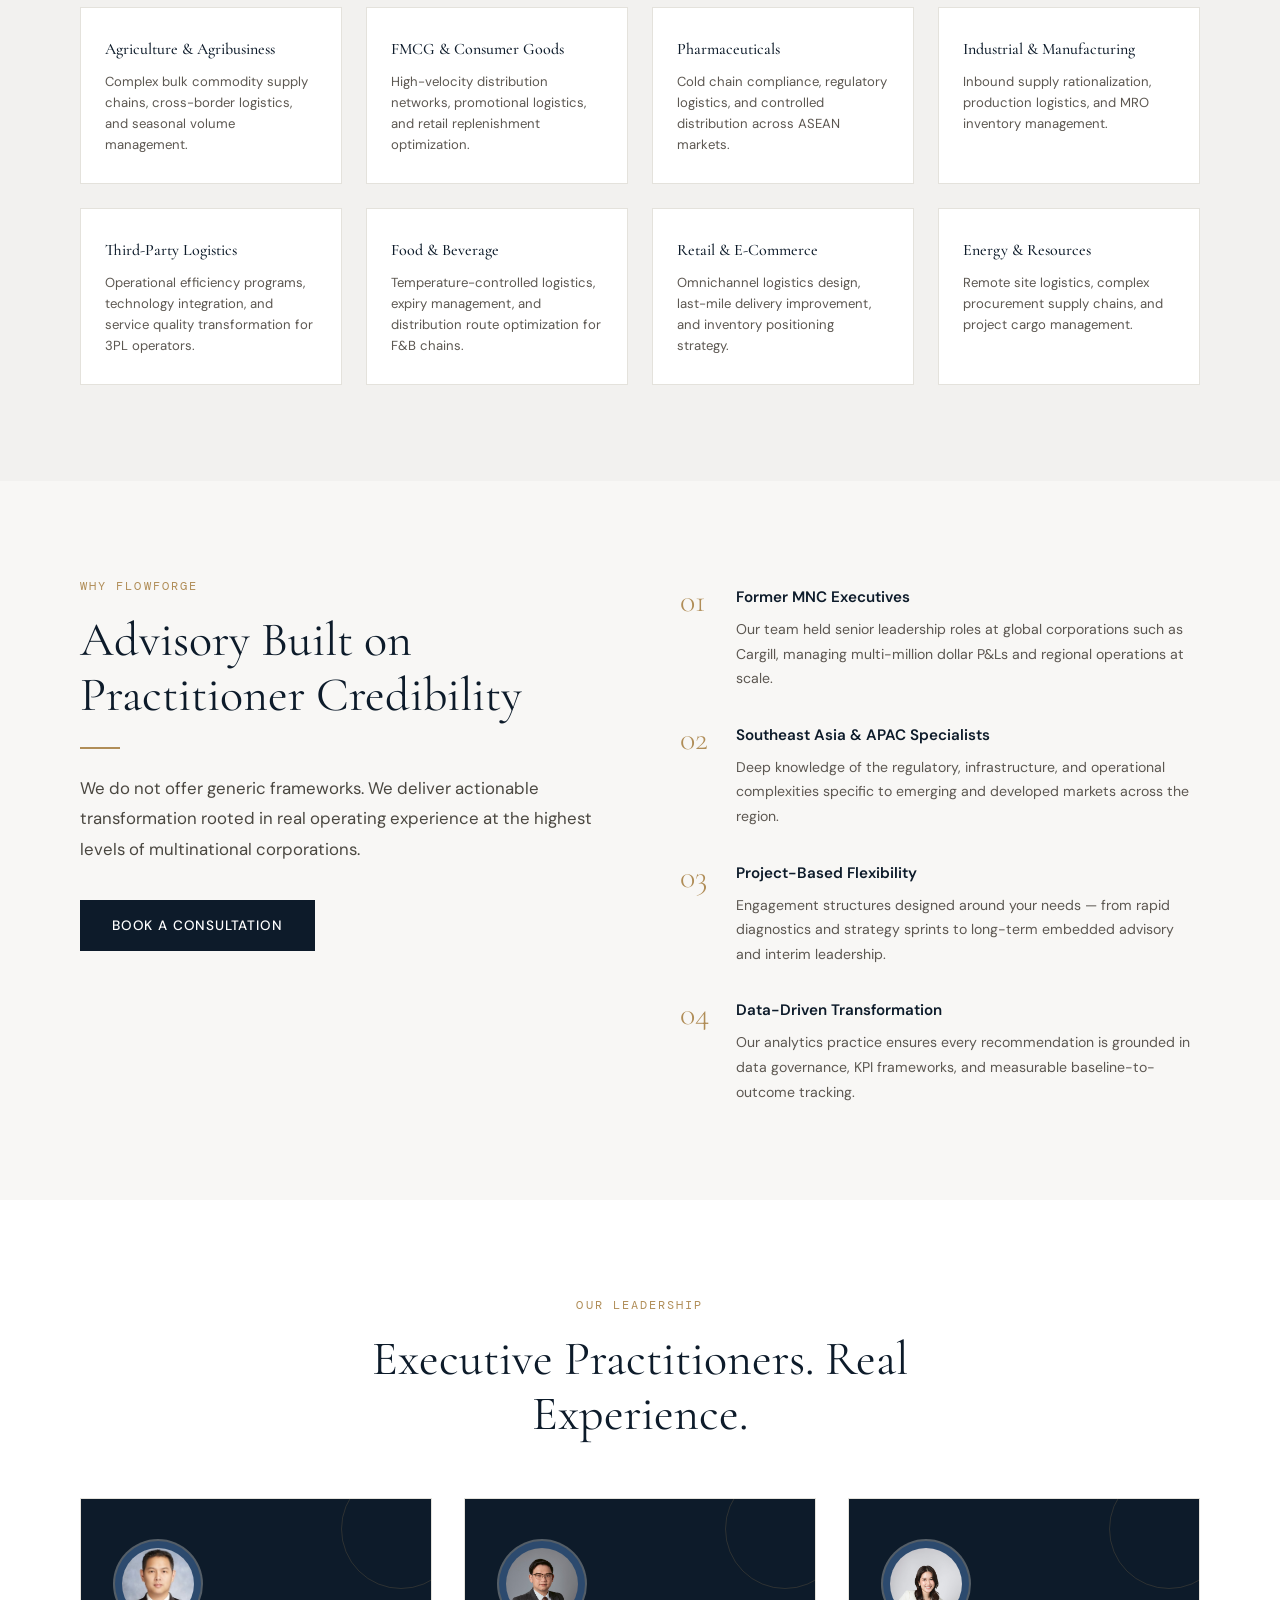
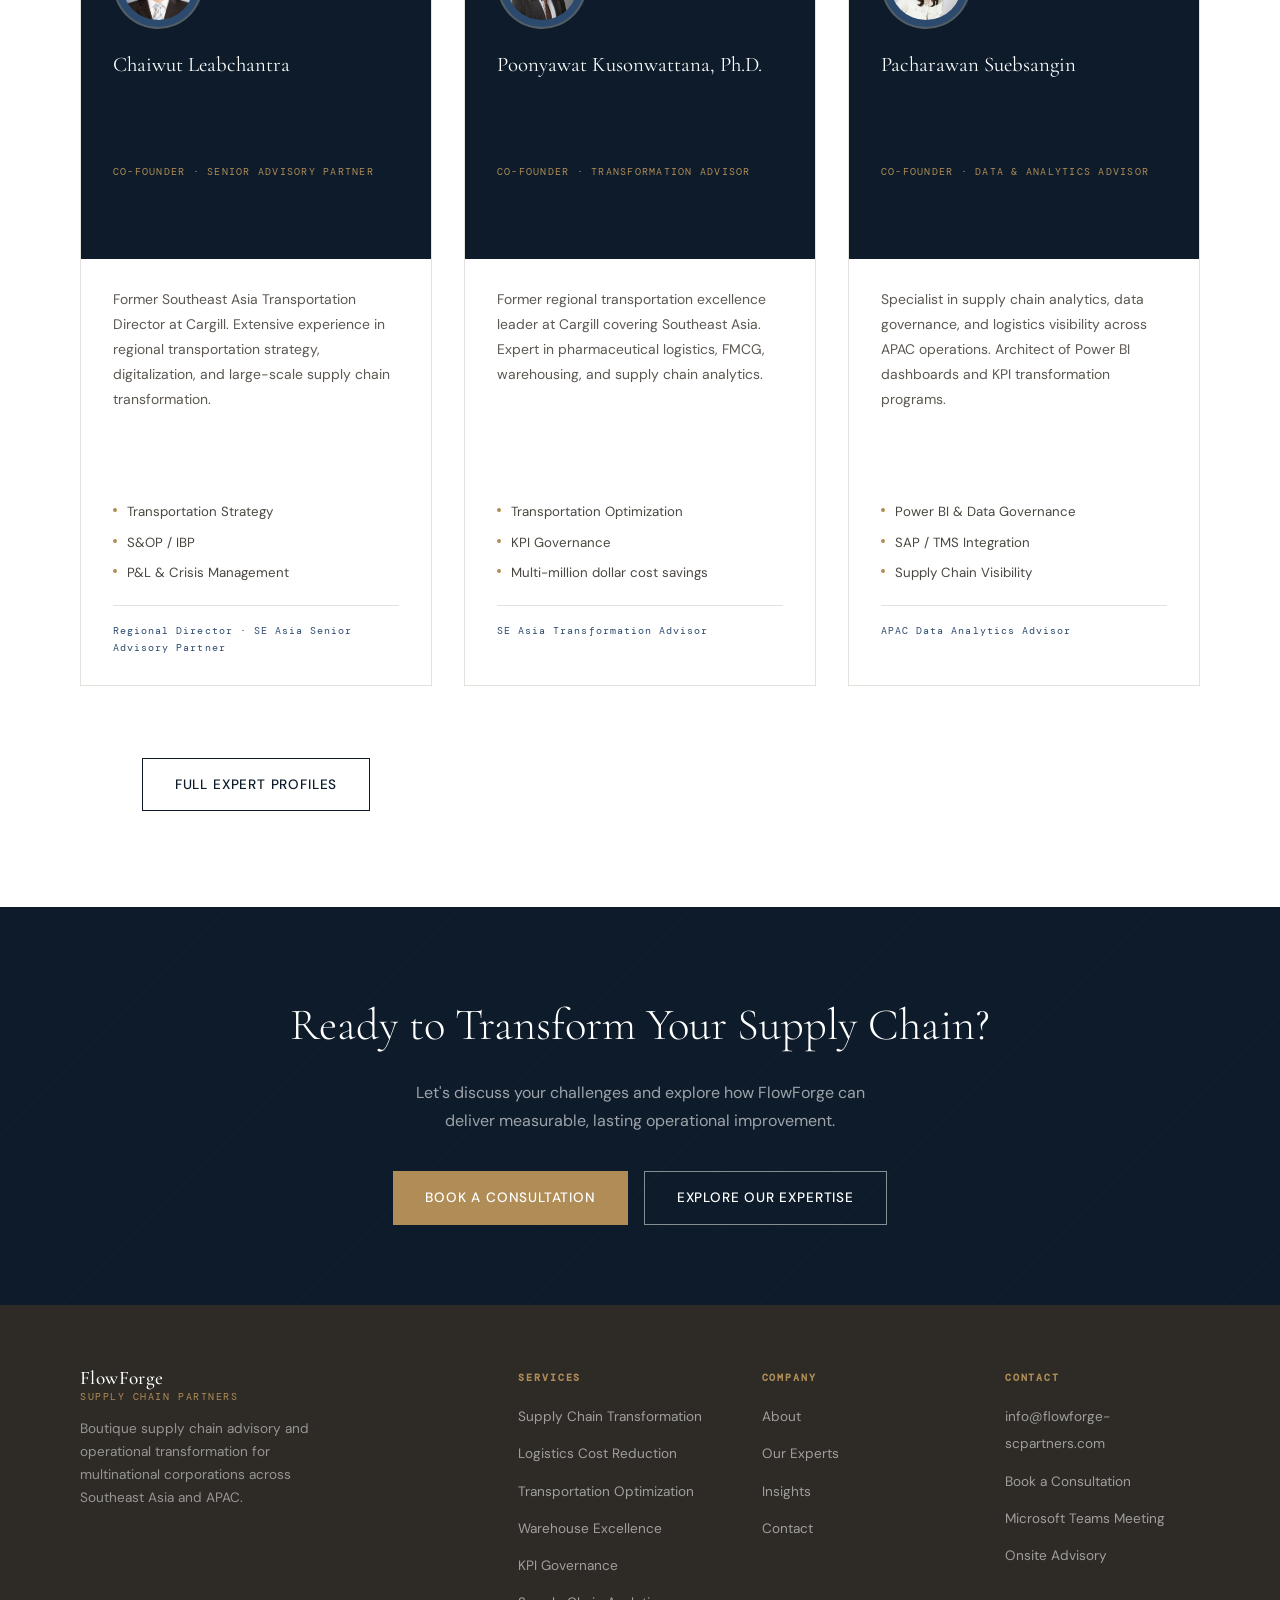
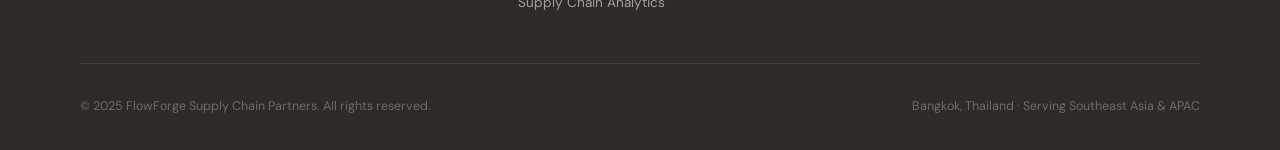
==== commit 3a49046c: "Update index.html" ====
--- a/index.html
+++ b/index.html
@@ -338,8 +338,6 @@
 
    </div>
 </div>
-
-</div>
     
     <div style="text-align:center;margin-top:40px;">
       <a href="experts.html" class="btn btn-outline">Full Expert Profiles</a>
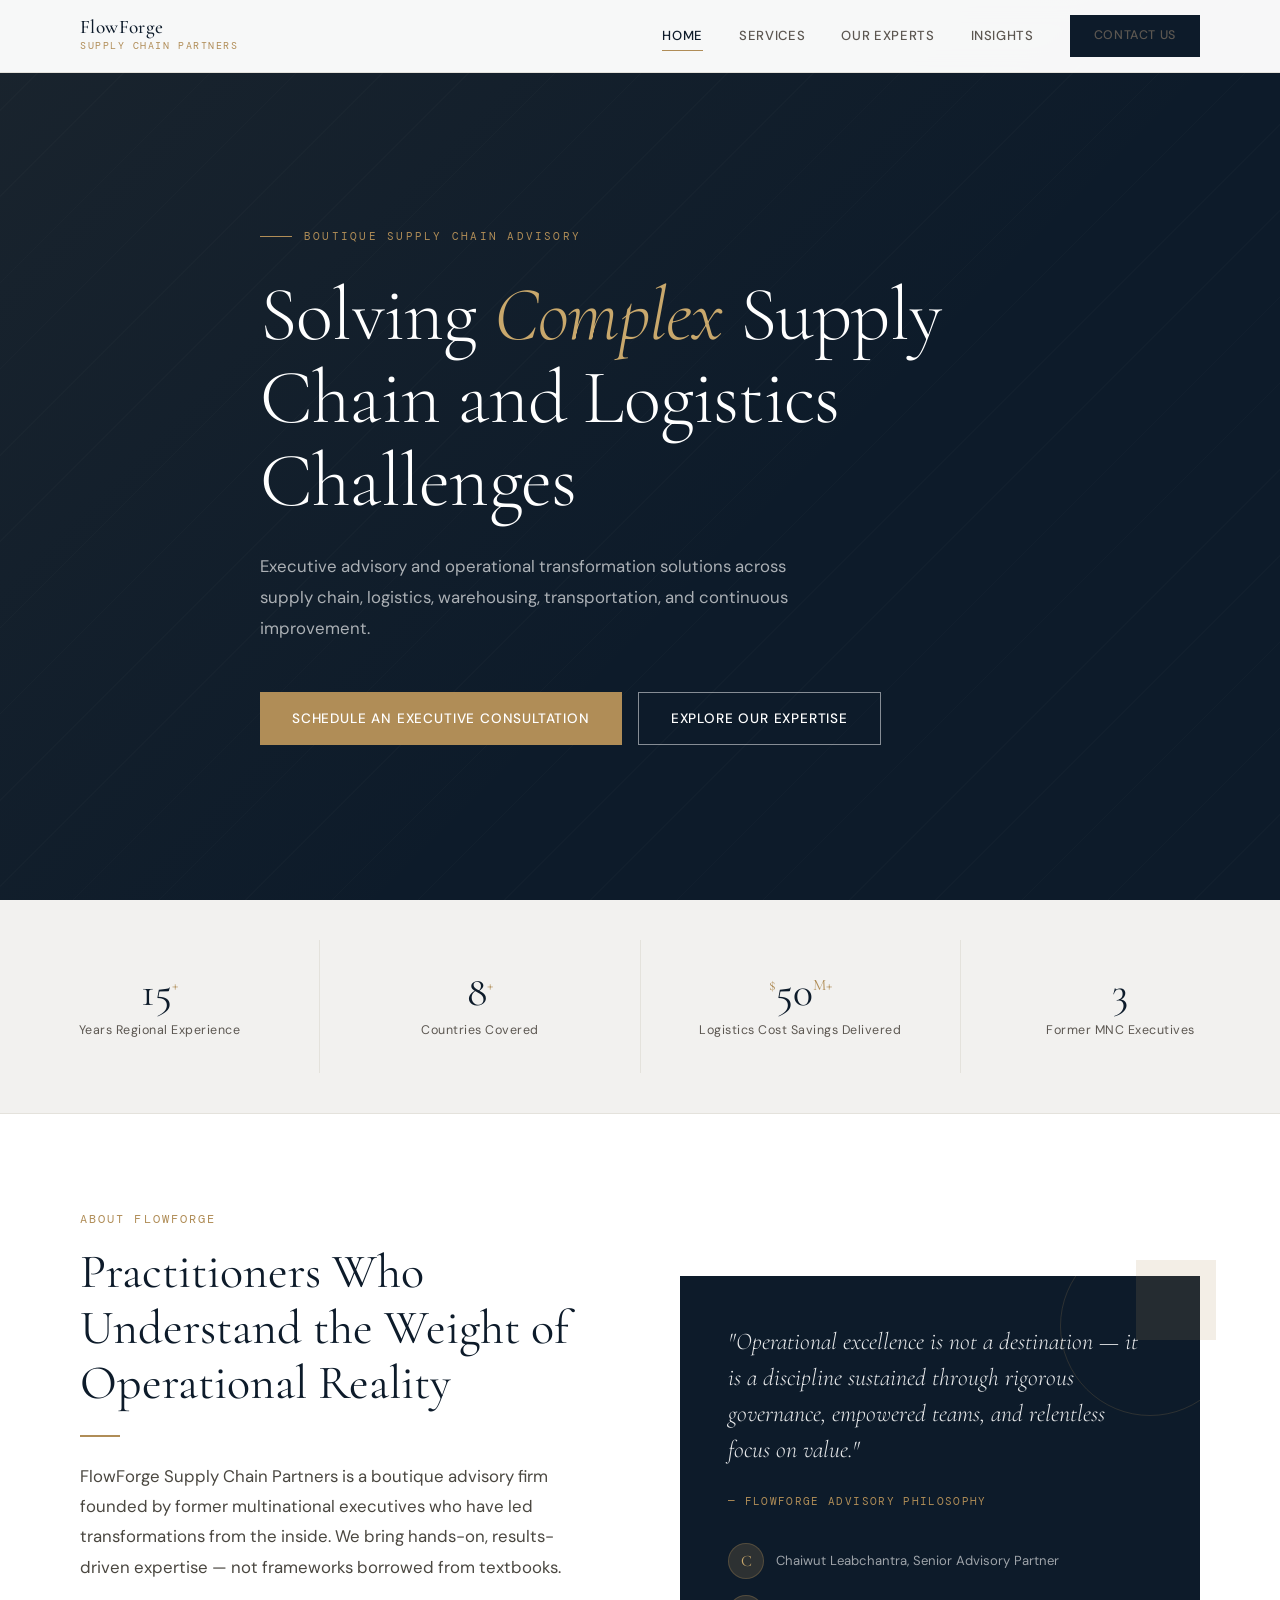
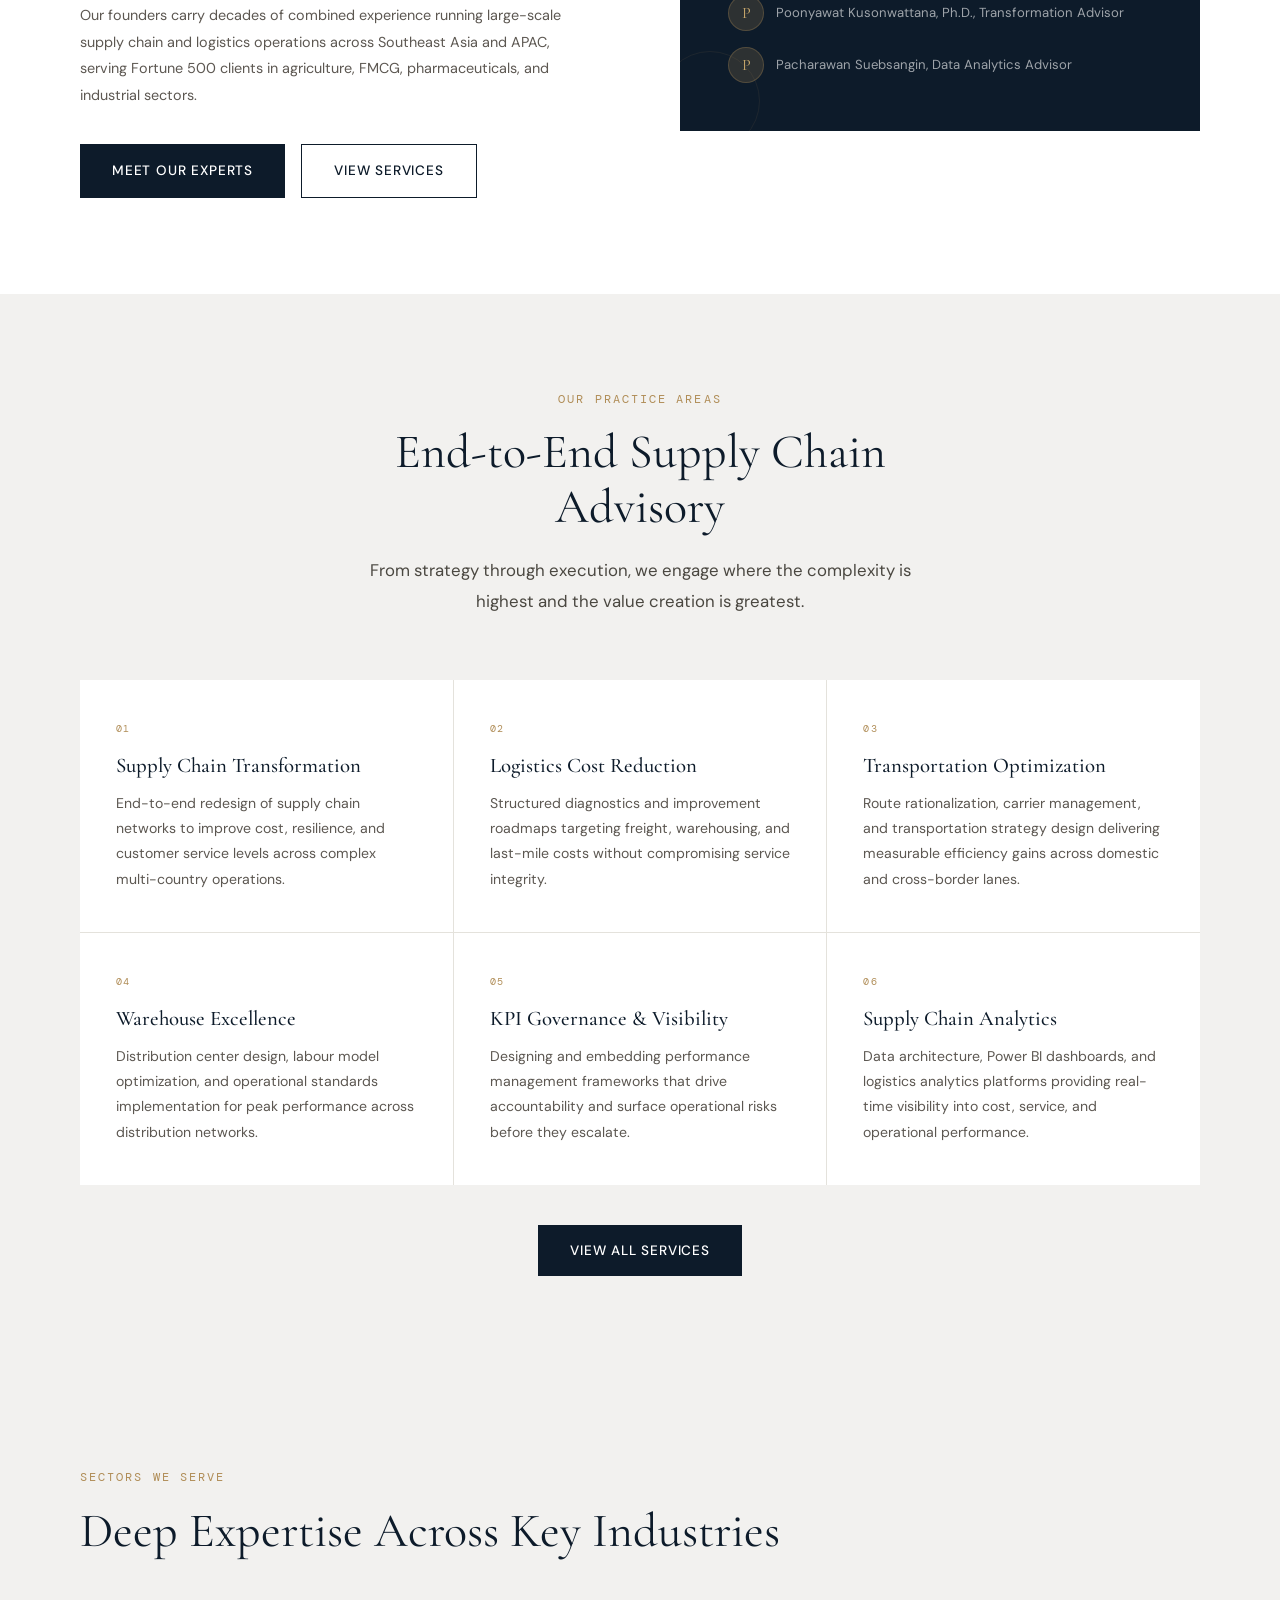
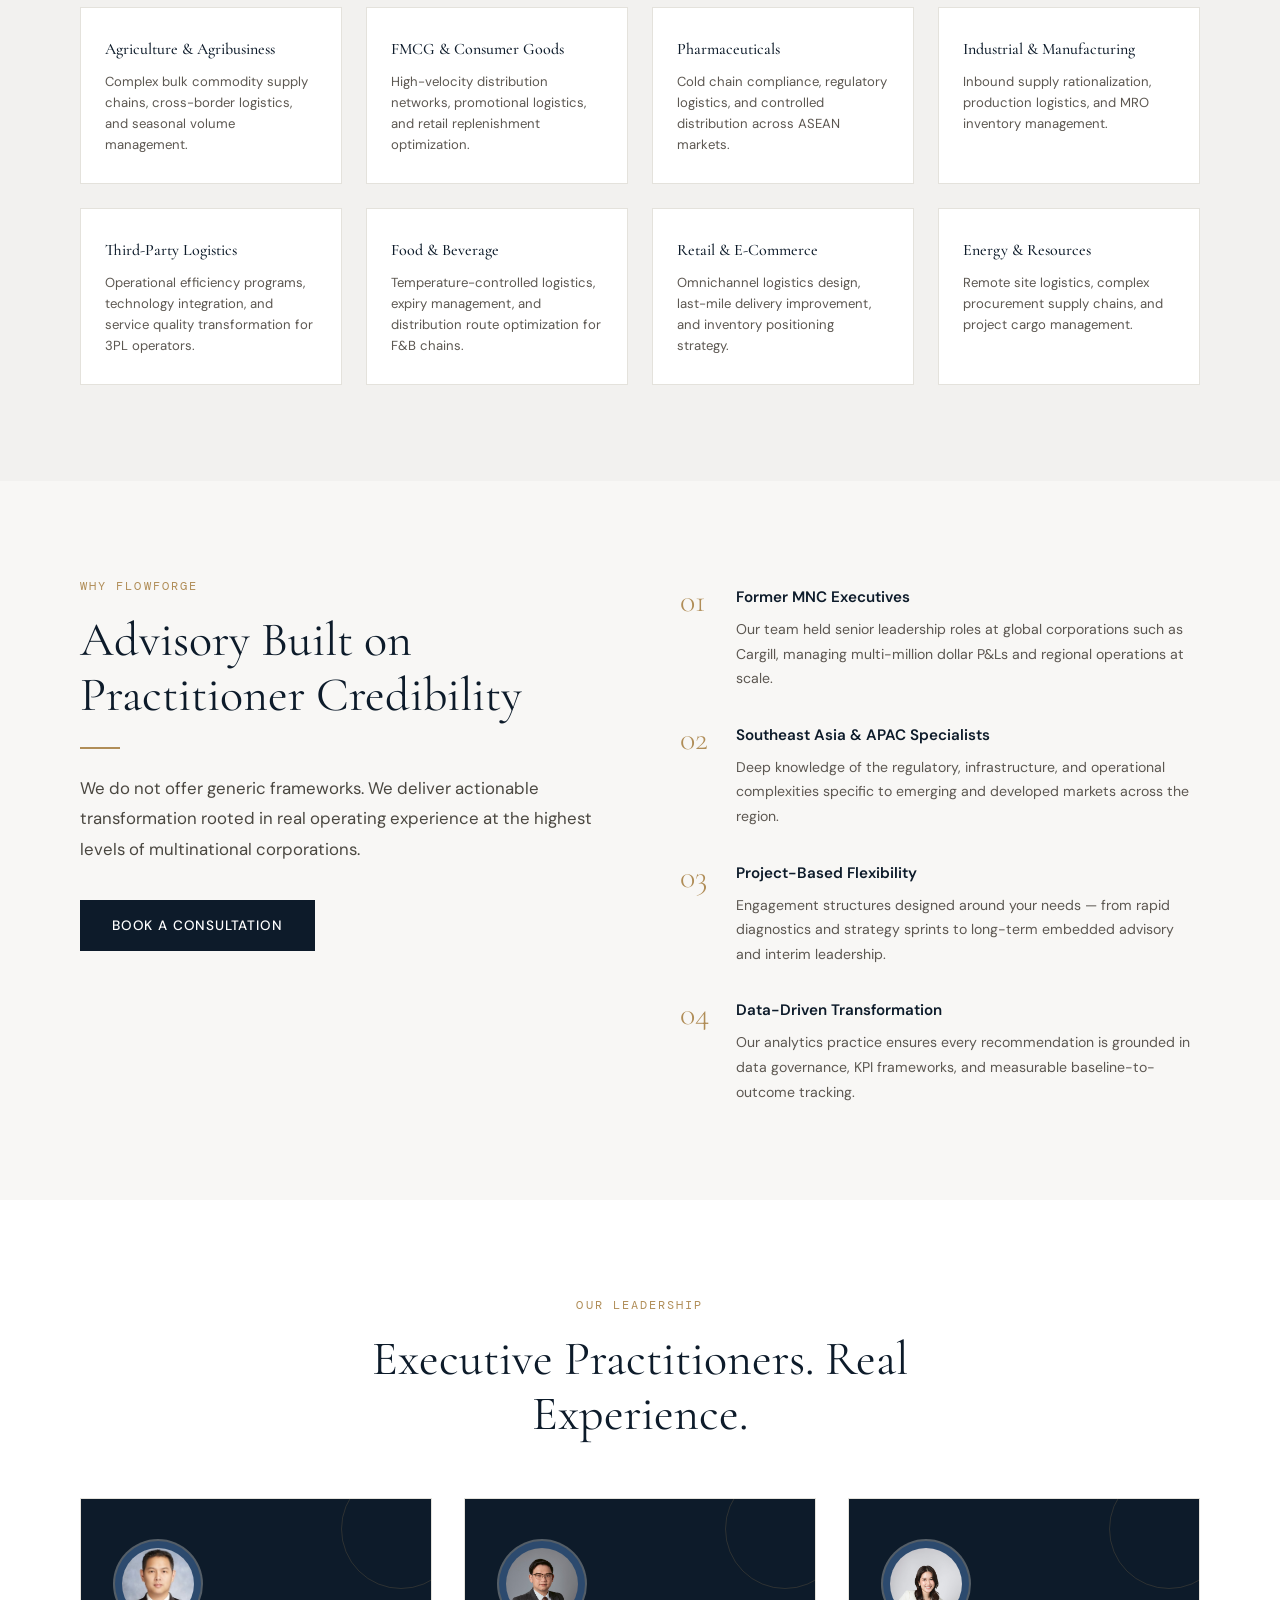
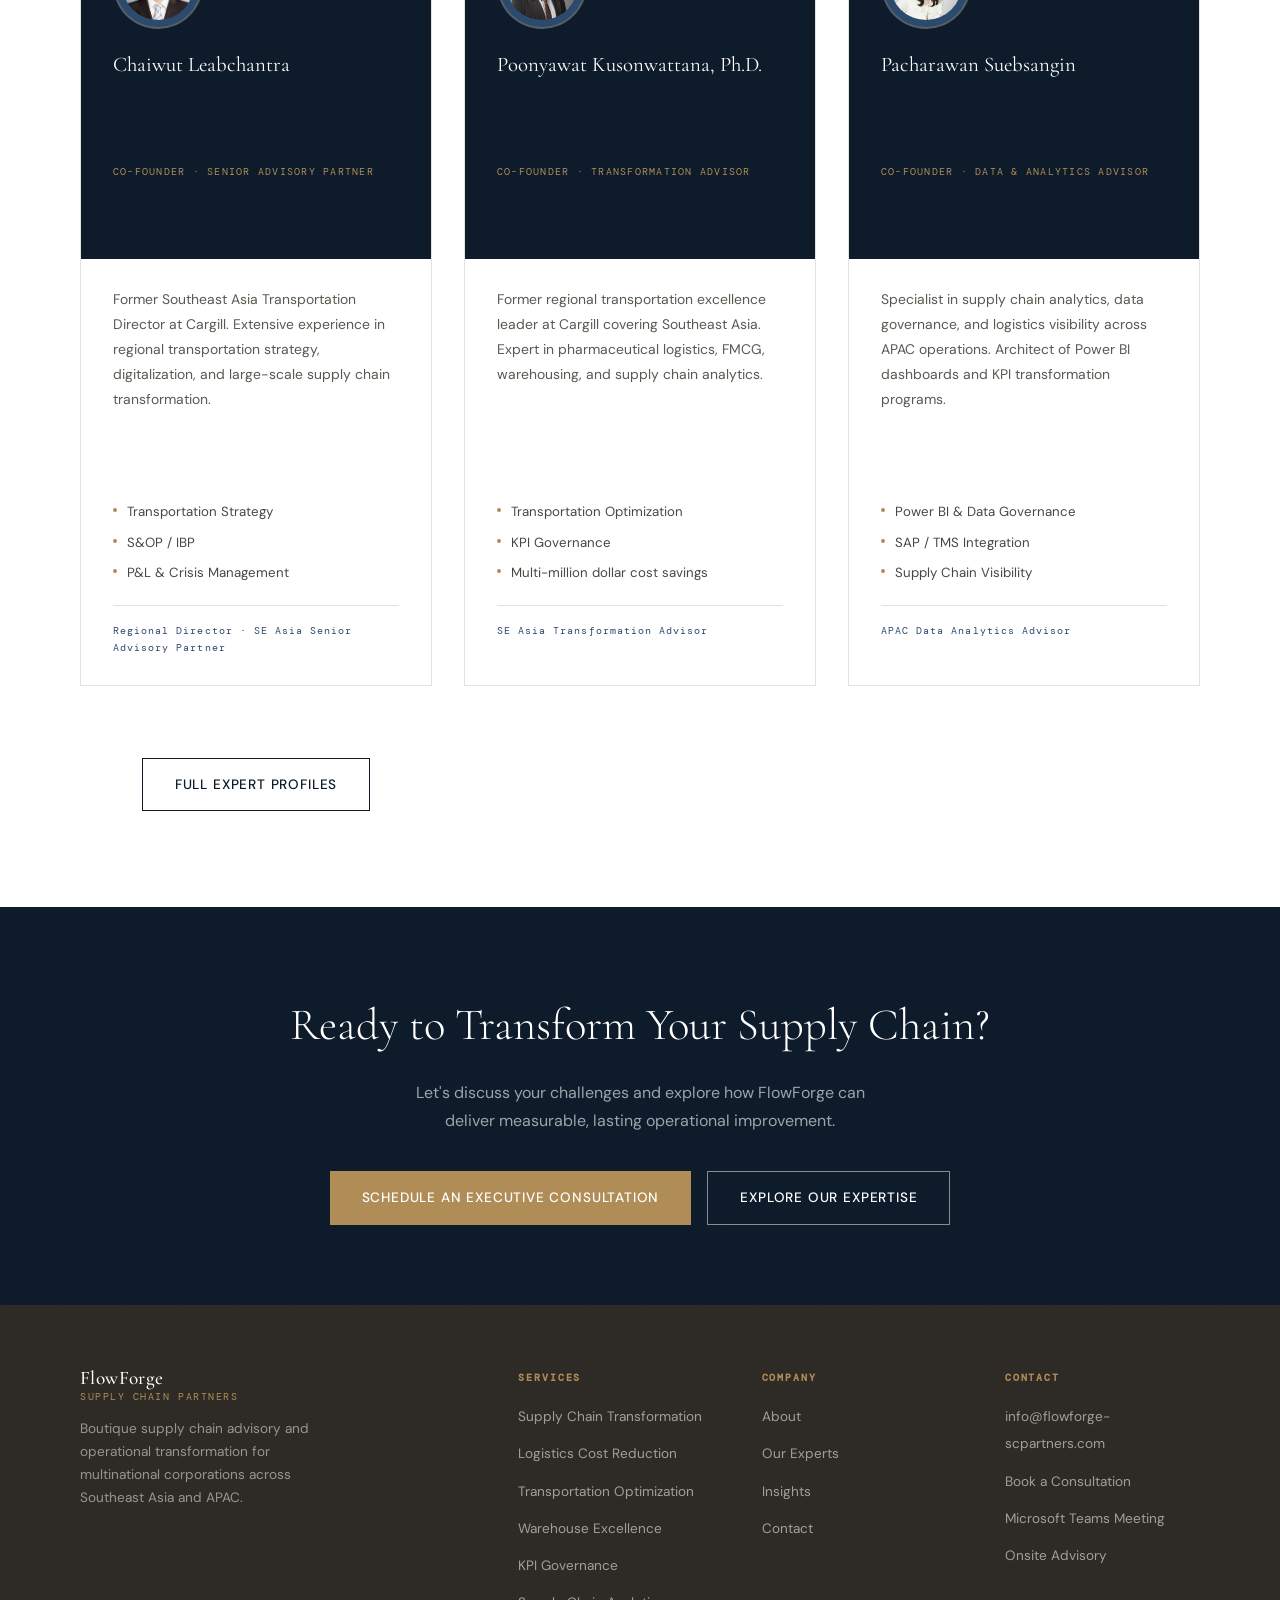
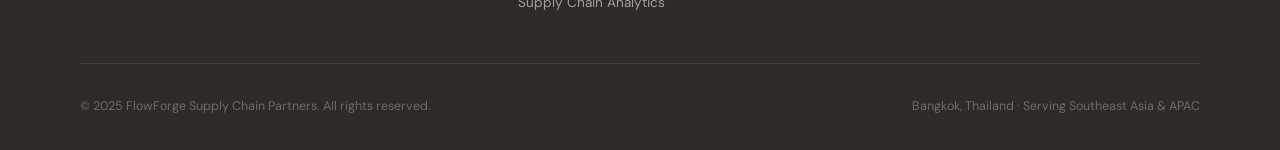
==== commit 9936be41: "Update index.html" ====
--- a/index.html
+++ b/index.html
@@ -47,7 +47,9 @@
       <p class="hero-sub">Executive advisory and operational transformation solutions across supply chain, logistics, warehousing, transportation, and continuous improvement.</p>
       <div class="hero-actions">
         <a href="contact.html" class="btn btn-gold">Schedule an Executive Consultation</a>
-        <a href="contact.html" class="btn btn-outline-white">Contact Us</a>
+       <a href="services.html" class="btn btn-outline-white">
+  Explore Our Expertise
+</a>
       </div>
     </div>
   </div>
@@ -352,7 +354,9 @@
       <h2>Ready to Transform Your Supply Chain?</h2>
       <p>Let's discuss your challenges and explore how FlowForge can deliver measurable, lasting operational improvement.</p>
       <div class="cta-actions">
-        <a href="contact.html" class="btn btn-gold">Book a Consultation</a>
+        <a href="contact.html" class="btn btn-gold">
+  Schedule an Executive Consultation
+</a>
         <a href="services.html" class="btn btn-outline-white">Explore Our Expertise</a>
       </div>
     </div>
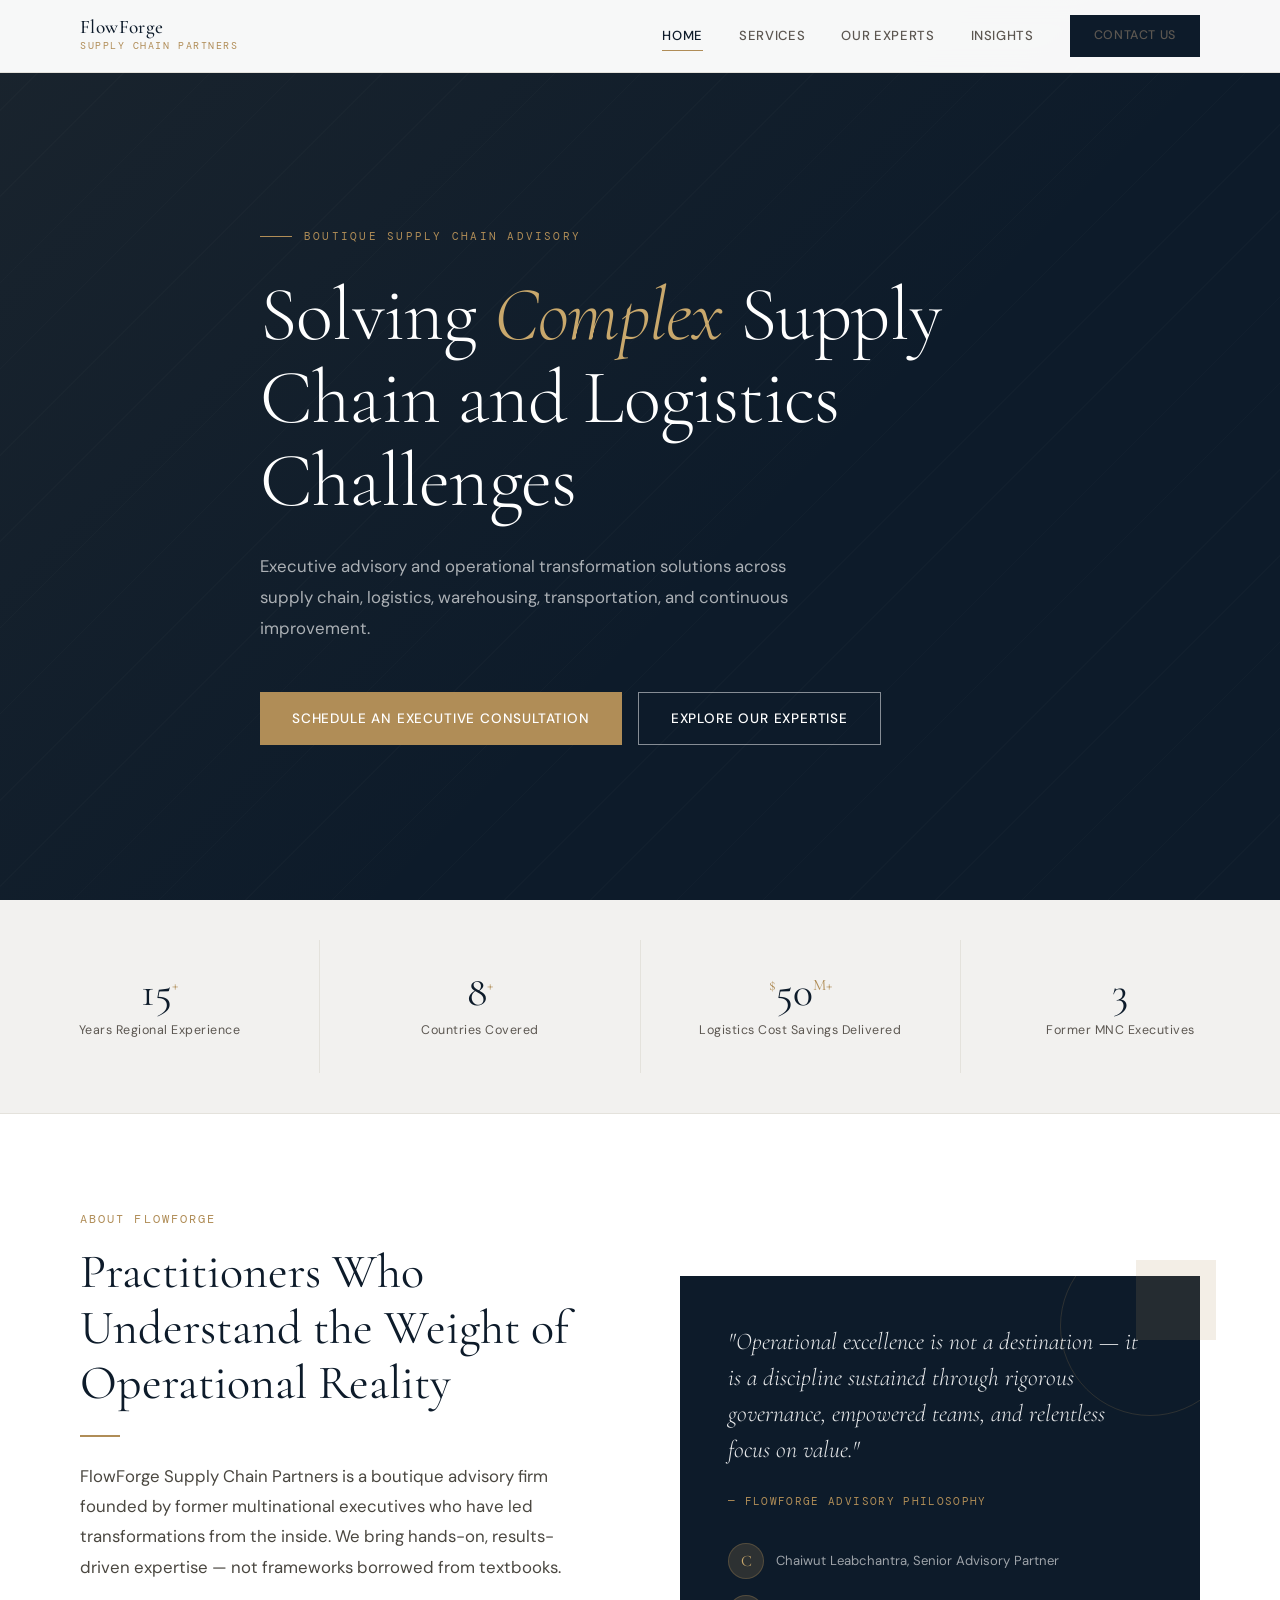
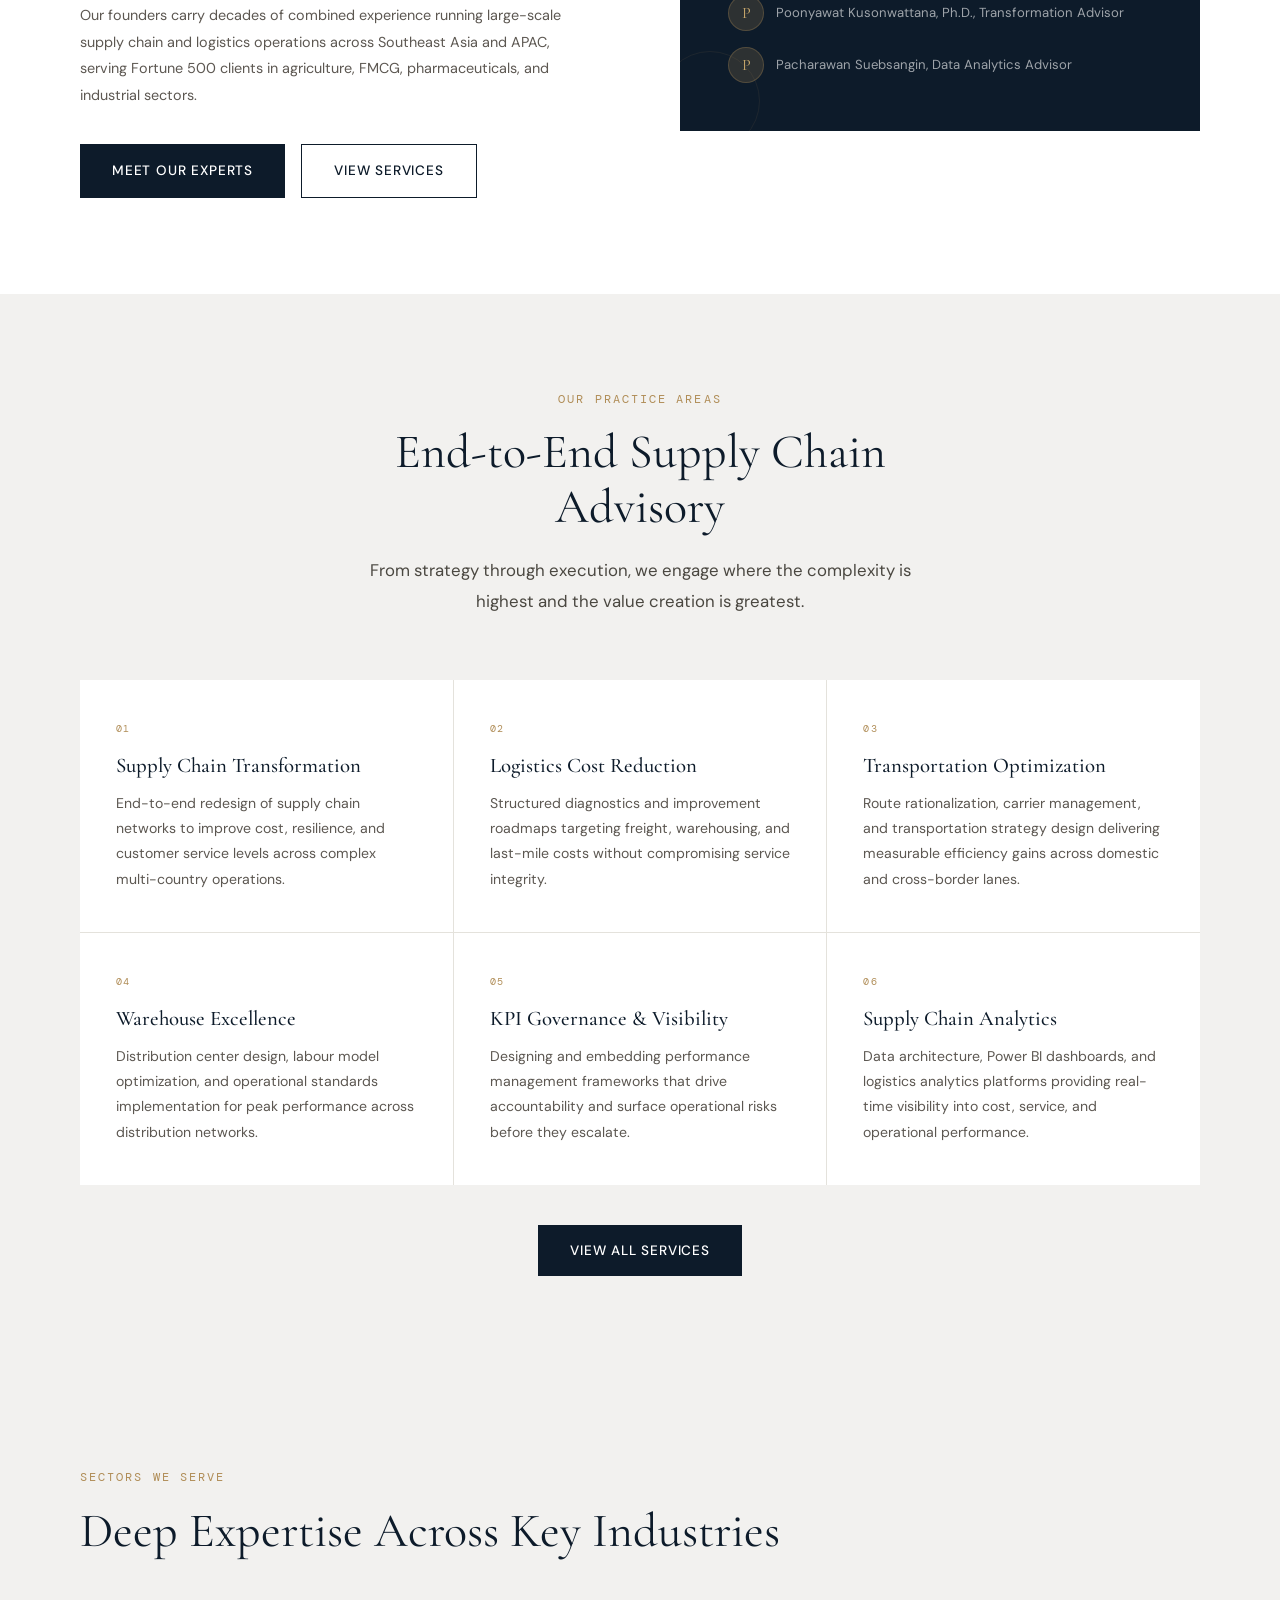
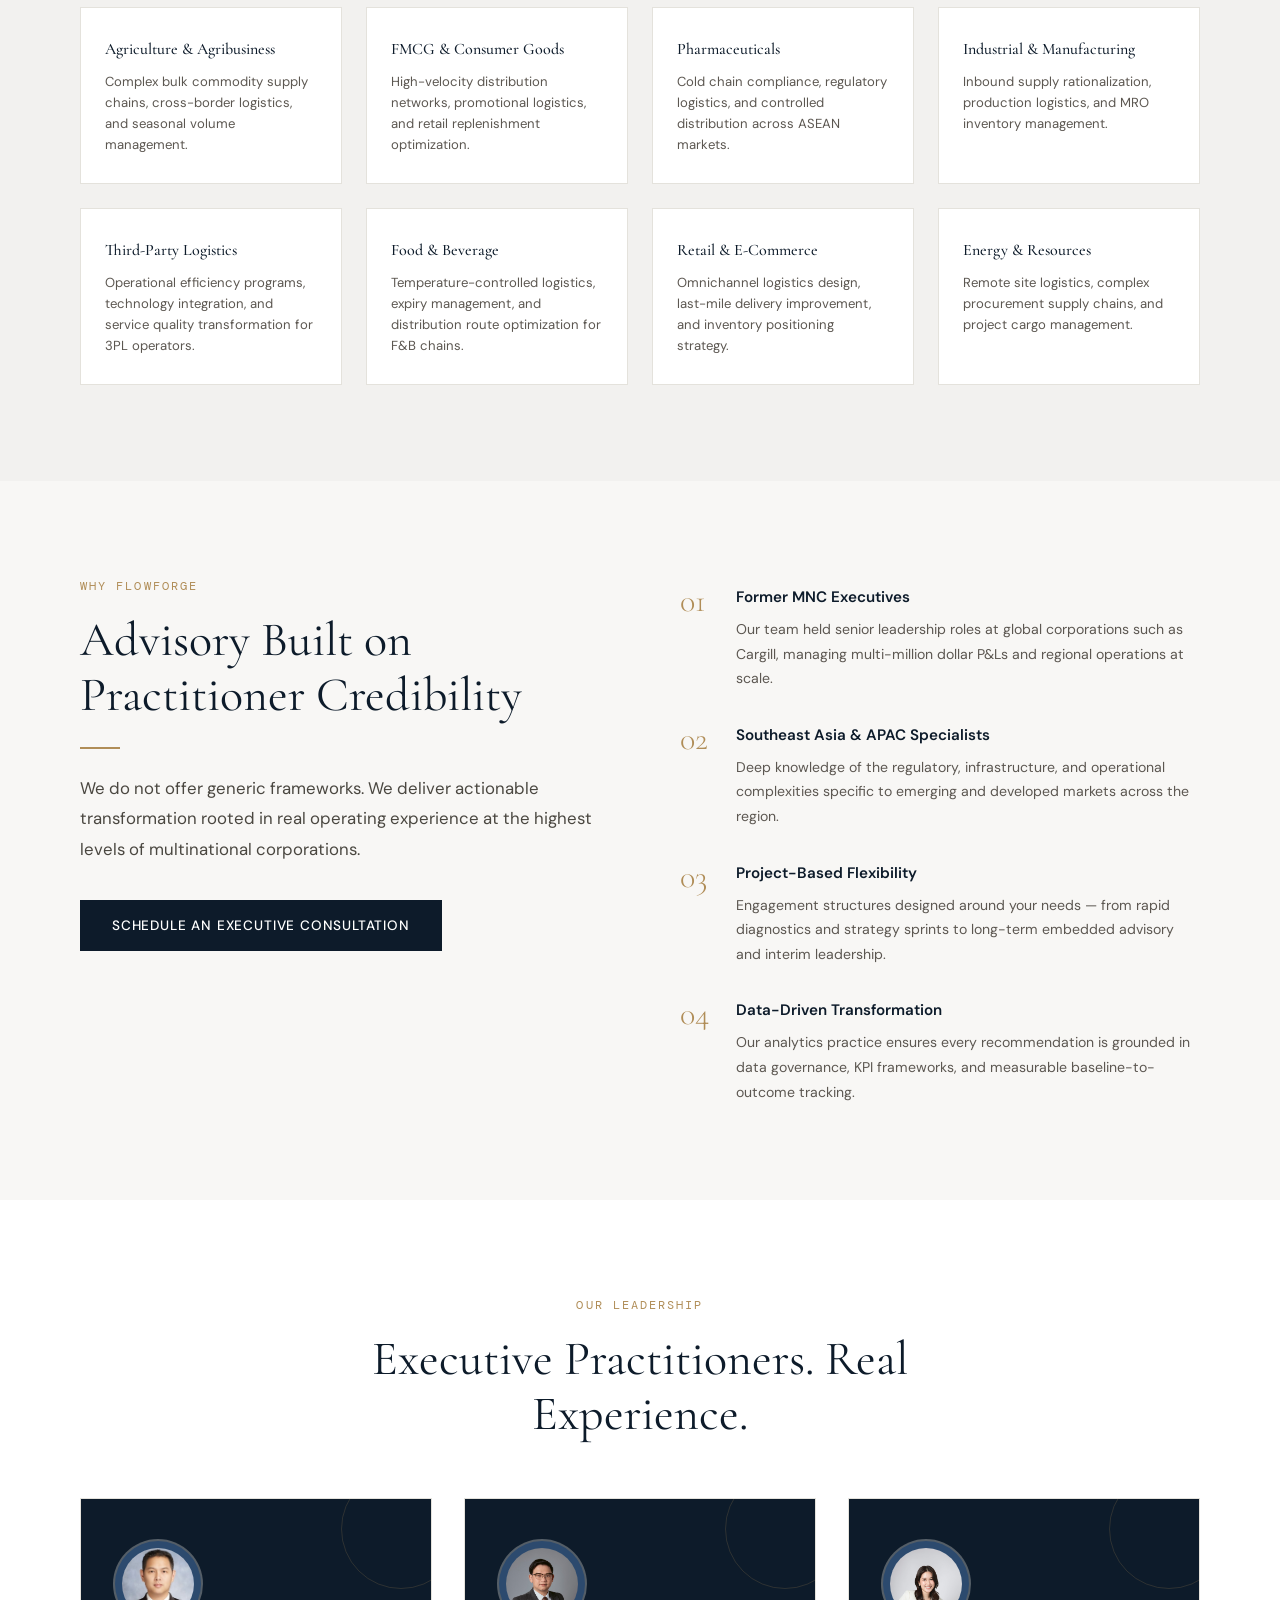
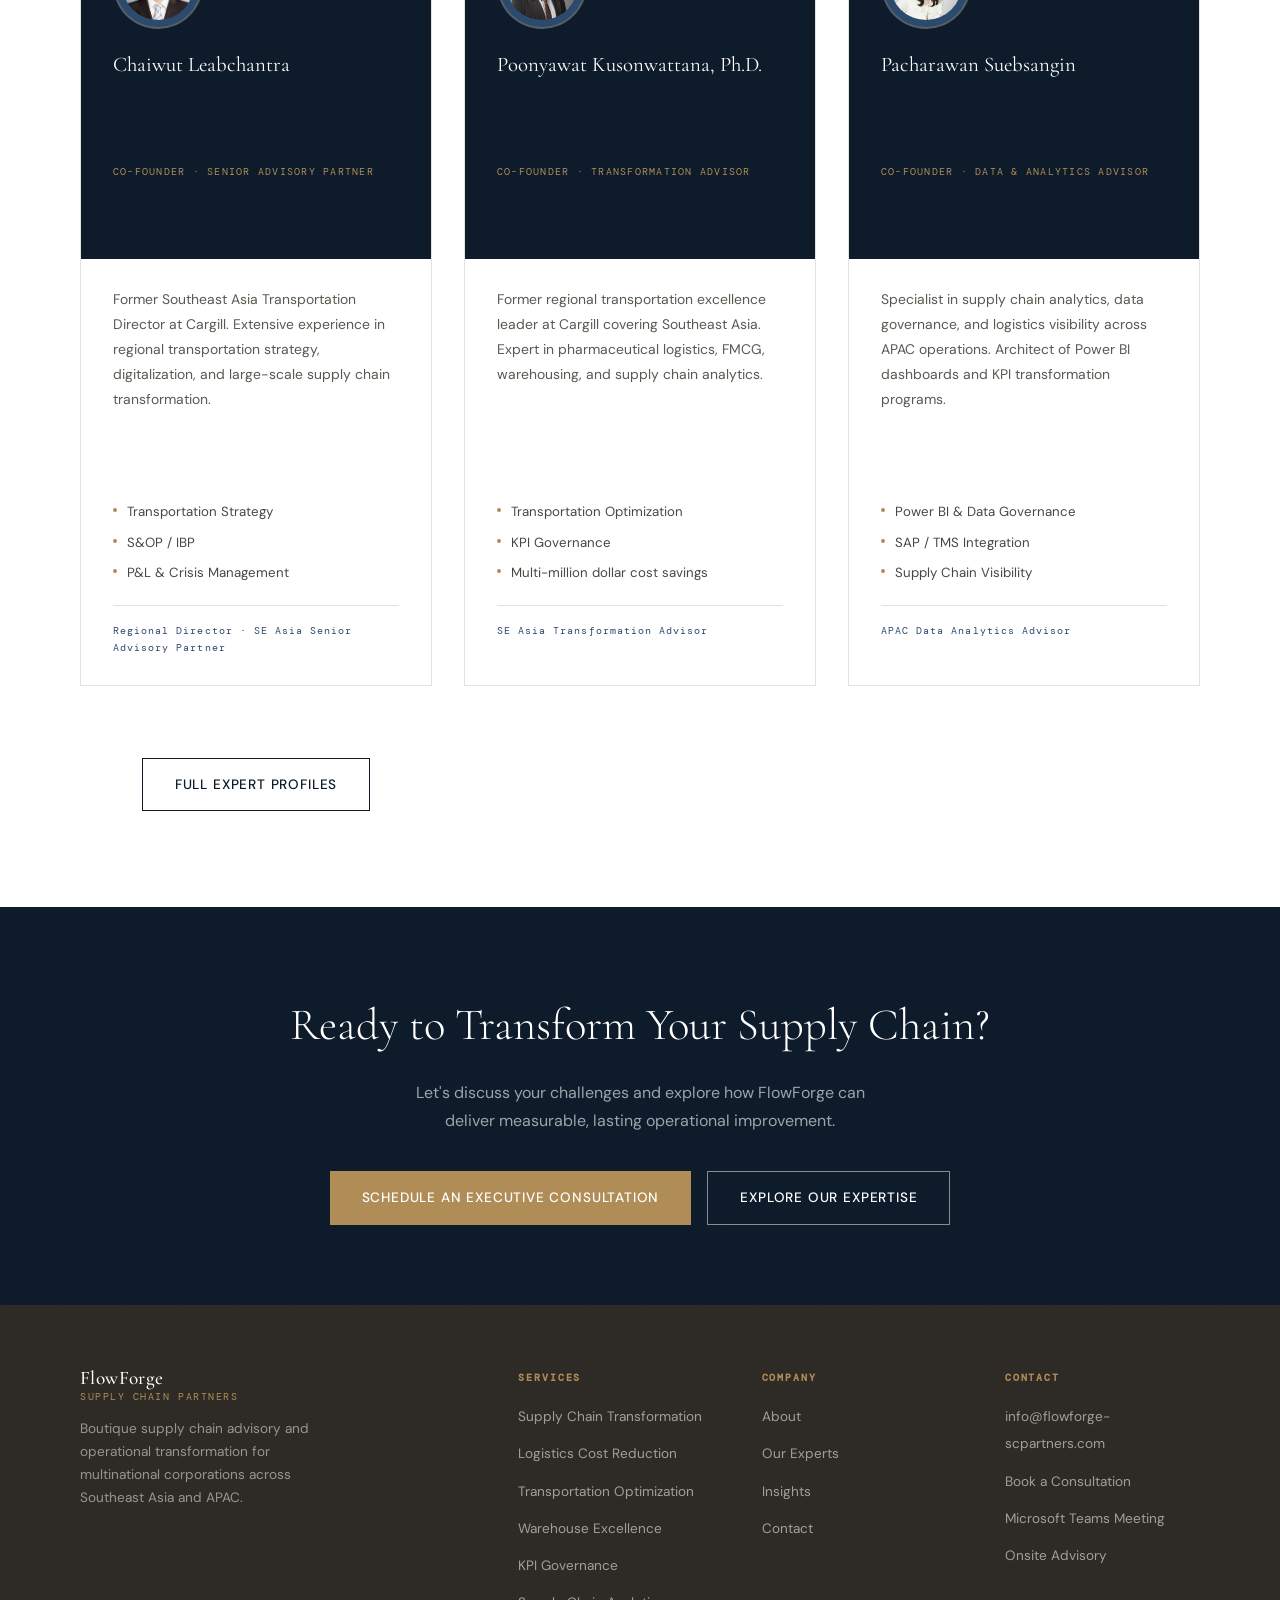
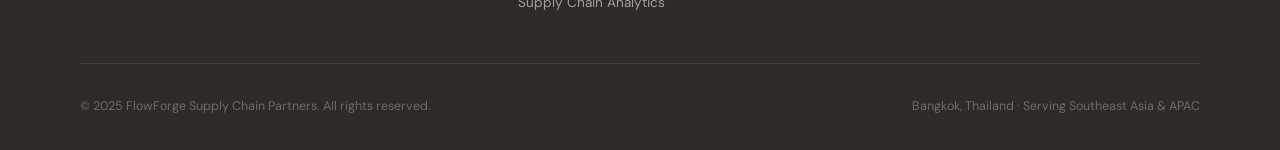
==== commit b89a6c2d: "Update index.html" ====
--- a/index.html
+++ b/index.html
@@ -218,7 +218,9 @@
         <div class="divider"></div>
         <p class="section-lead">We do not offer generic frameworks. We deliver actionable transformation rooted in real operating experience at the highest levels of multinational corporations.</p>
         <div style="margin-top:36px;">
-          <a href="contact.html" class="btn btn-primary">Book a Consultation</a>
+          <a href="contact.html" class="btn btn-primary">
+  Schedule an Executive Consultation
+</a>
         </div>
       </div>
       <div class="why-list" data-stagger>
